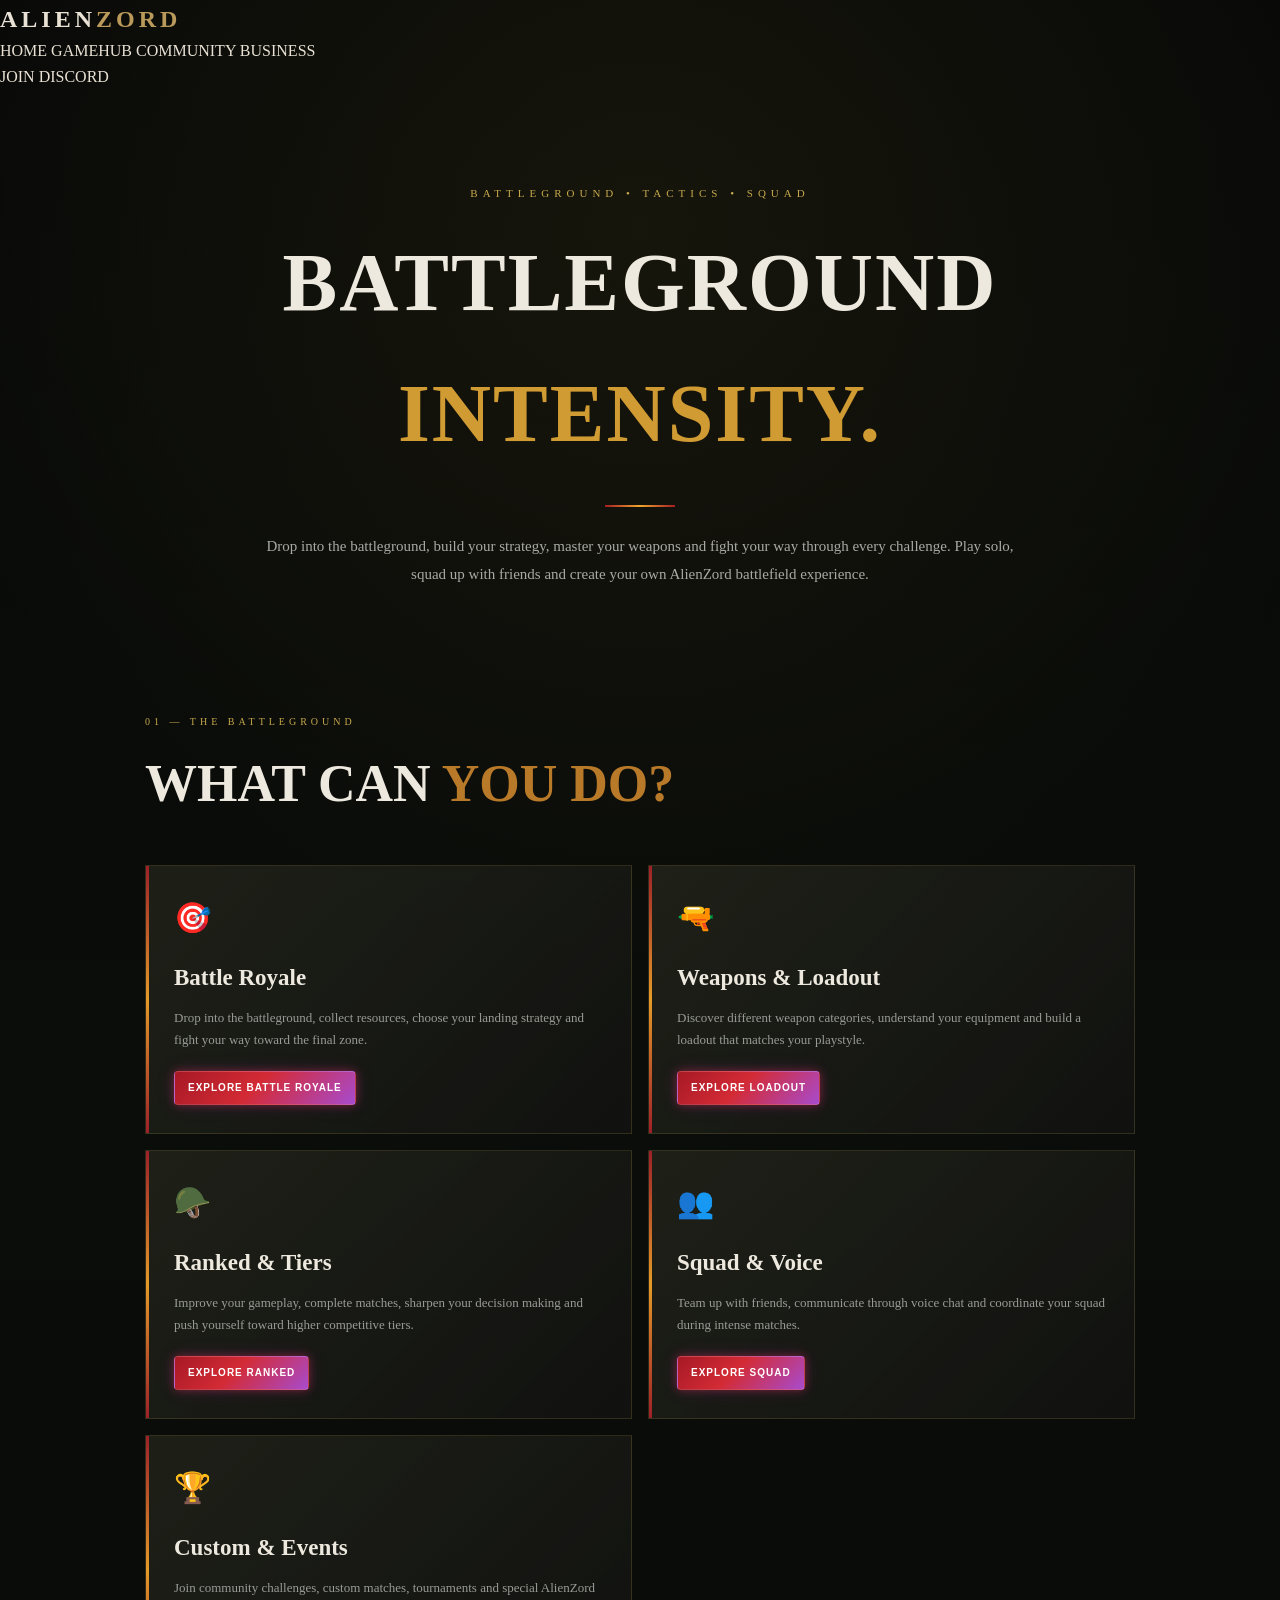
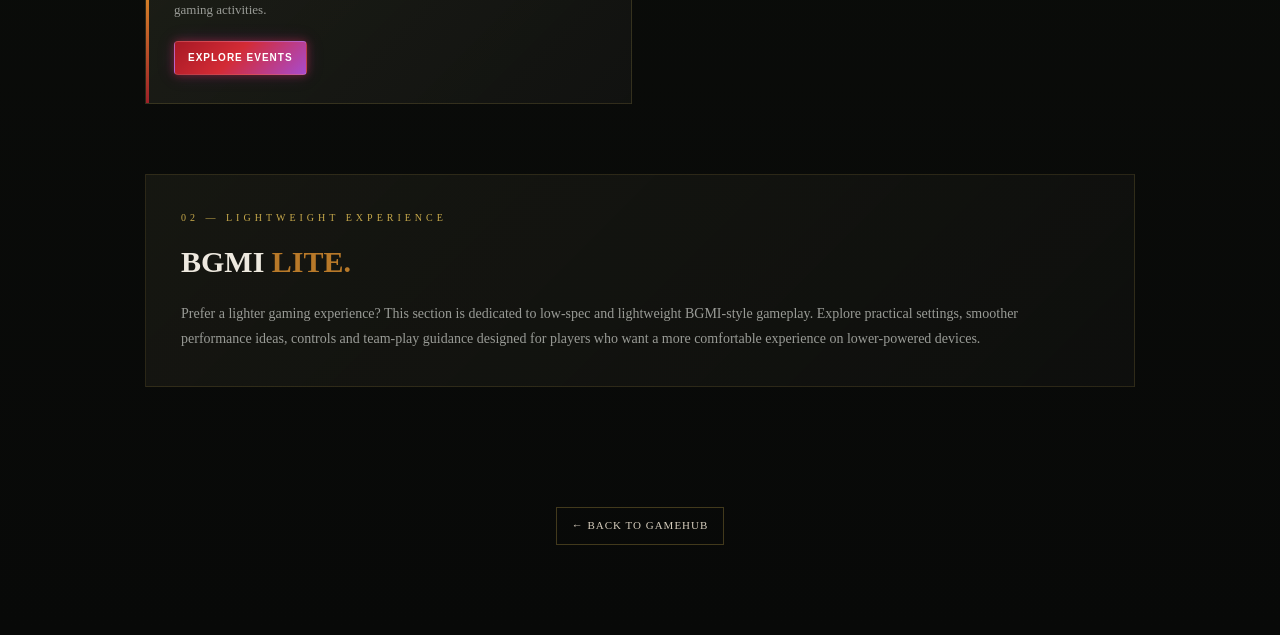
==== bgmi.html @ 27ec9e76 "Add BGMI game hub HTML structure and styles This HTML file contains the structure and styling for th" ====
<!DOCTYPE html>
<html lang="en">
<head>
    <meta charset="UTF-8">
    <meta name="viewport" content="width=device-width, initial-scale=1.0">

    <title>BGMI | AlienZord GameHub</title>

    <link rel="stylesheet" href="style.css">

    <style>

        /* =========================================
           BGMI PAGE
        ========================================= */

        .bgmi-page {
            background:
                radial-gradient(circle at 50% 10%, rgba(120, 105, 35, 0.12), transparent 35%),
                linear-gradient(180deg, #080908 0%, #0b0d0a 50%, #080908 100%);
            min-height: 100vh;
        }

        /* HERO */

        .bgmi-hero {
            max-width: 1050px;
            margin: 0 auto;
            padding: 95px 30px 70px;
            text-align: center;
        }

        .bgmi-label {
            font-size: 11px;
            letter-spacing: 5px;
            color: #c7a94b;
            margin-bottom: 15px;
            text-transform: uppercase;
        }

        .bgmi-hero h1 {
            margin: 0;
            font-family: Georgia, serif;
            font-size: clamp(45px, 7vw, 82px);
            letter-spacing: 2px;
            color: #eee9df;
        }

        .bgmi-hero h1 span {
            color: #d09b32;
        }

        .bgmi-line {
            width: 70px;
            height: 2px;
            margin: 25px auto;
            background: linear-gradient(
                90deg,
                #a51d24,
                #f0a62b,
                #a51d24
            );
        }

        .bgmi-intro {
            max-width: 760px;
            margin: 0 auto;
            color: #a9aaa5;
            font-size: 15px;
            line-height: 1.9;
        }


        /* EXPERIENCE */

        .bgmi-section {
            max-width: 1050px;
            margin: 0 auto;
            padding: 55px 30px 90px;
        }

        .bgmi-section-label {
            color: #c7a94b;
            font-size: 10px;
            letter-spacing: 4px;
            margin-bottom: 12px;
        }

        .bgmi-section h2 {
            font-family: Georgia, serif;
            font-size: clamp(32px, 5vw, 52px);
            color: #eee9df;
            margin: 0 0 40px;
        }

        .bgmi-section h2 span {
            color: #b87929;
        }


        /* FIVE CARDS */

        .bgmi-grid {
            display: grid;
            grid-template-columns: repeat(2, 1fr);
            gap: 16px;
        }

        .bgmi-card {
            position: relative;
            padding: 28px;
            min-height: 185px;

            background:
                linear-gradient(
                    135deg,
                    rgba(46, 48, 35, 0.55),
                    rgba(17, 18, 16, 0.95)
                );

            border: 1px solid rgba(190, 160, 75, 0.16);

            transition: 0.3s ease;

            box-sizing: border-box;
            overflow: hidden;
        }

        .bgmi-card::before {
            content: "";
            position: absolute;
            top: 0;
            left: 0;
            width: 3px;
            height: 100%;

            background: linear-gradient(
                180deg,
                #9e2028,
                #e49a27,
                #9e2028
            );
        }

        .bgmi-card:hover {
            transform: translateY(-5px);

            border-color: rgba(220, 155, 45, 0.45);

            box-shadow:
                0 10px 35px rgba(0, 0, 0, 0.5),
                0 0 20px rgba(177, 105, 25, 0.12);
        }

        .bgmi-icon {
            font-size: 30px;
            margin-bottom: 18px;
        }

        .bgmi-card h3 {
            font-family: Georgia, serif;
            font-size: 23px;
            color: #eee9df;
            margin: 0 0 10px;
        }

        .bgmi-card p {
            color: #999b96;
            font-size: 13px;
            line-height: 1.7;
            margin: 0 0 20px;
            max-width: 480px;
        }


        /* GLOW BUTTON */

        .bgmi-explore {
            display: inline-block;

            padding: 8px 13px;

            font-family: Arial, sans-serif;
            font-size: 10px;
            font-weight: 800;

            letter-spacing: 1px;
            text-decoration: none;
            text-transform: uppercase;

            color: #ffffff;

            background:
                linear-gradient(
                    135deg,
                    #a71925,
                    #d32b35 45%,
                    #a84bce
                );

            border: 1px solid rgba(255,255,255,0.15);

            border-radius: 4px;

            box-shadow:
                0 0 8px rgba(214, 45, 72, 0.45),
                0 0 18px rgba(159, 49, 190, 0.20);

            transition: 0.25s ease;
        }

        .bgmi-explore:hover {
            transform: translateY(-2px);

            box-shadow:
                0 0 12px rgba(231, 48, 66, 0.7),
                0 0 25px rgba(177, 54, 215, 0.4);

            filter: brightness(1.15);
        }


        /* BGMI LITE / LOW SPEC */

        .bgmi-lite {
            margin-top: 70px;

            padding: 35px;

            border: 1px solid rgba(199, 169, 75, 0.15);

            background:
                linear-gradient(
                    135deg,
                    rgba(55, 54, 39, 0.28),
                    rgba(15, 16, 14, 0.8)
                );
        }

        .bgmi-lite h2 {
            margin-bottom: 15px;
            font-size: 30px;
        }

        .bgmi-lite p {
            color: #999b96;
            line-height: 1.8;
            font-size: 14px;
            max-width: 850px;
        }


        /* FOOTER ACTIONS */

        .bgmi-actions {
            text-align: center;
            padding: 30px 20px 90px;
        }

        .bgmi-back {
            display: inline-block;

            padding: 9px 15px;

            color: #d6cdbd;
            text-decoration: none;

            border: 1px solid rgba(199,169,75,0.3);

            font-size: 11px;
            letter-spacing: 1px;

            transition: 0.25s ease;
        }

        .bgmi-back:hover {
            background: rgba(199,169,75,0.08);
            border-color: #c7a94b;
        }


        /* MOBILE */

        @media (max-width: 700px) {

            .bgmi-hero {
                padding: 70px 20px 55px;
            }

            .bgmi-section {
                padding: 40px 20px 70px;
            }

            .bgmi-grid {
                grid-template-columns: 1fr;
            }

            .bgmi-card {
                min-height: auto;
                padding: 24px;
            }

            .bgmi-lite {
                padding: 25px;
            }

            .bgmi-explore {
                font-size: 9px;
                padding: 8px 11px;
            }
        }

    </style>
</head>

<body>

<div class="bgmi-page">

    <!-- HEADER -->

    <header>

        <nav>

            <div class="logo">
                ALIEN<span>ZORD</span>
            </div>

            <div class="nav-links">
                <a href="index.html">HOME</a>
                <a href="gamehub.html">GAMEHUB</a>
                <a href="community.html">COMMUNITY</a>
                <a href="business.html">BUSINESS</a>
            </div>

            <a href="#" class="join-discord">
                JOIN DISCORD
            </a>

        </nav>

    </header>


    <!-- HERO -->

    <section class="bgmi-hero">

        <div class="bgmi-label">
            BATTLEGROUND • TACTICS • SQUAD
        </div>

        <h1>
            BATTLEGROUND <span>INTENSITY.</span>
        </h1>

        <div class="bgmi-line"></div>

        <p class="bgmi-intro">
            Drop into the battleground, build your strategy,
            master your weapons and fight your way through
            every challenge. Play solo, squad up with friends
            and create your own AlienZord battlefield experience.
        </p>

    </section>


    <!-- WHAT CAN YOU DO -->

    <section class="bgmi-section">

        <div class="bgmi-section-label">
            01 — THE BATTLEGROUND
        </div>

        <h2>
            WHAT CAN <span>YOU DO?</span>
        </h2>


        <div class="bgmi-grid">


            <!-- BATTLE ROYALE -->

            <div class="bgmi-card">

                <div class="bgmi-icon">🎯</div>

                <h3>
                    Battle Royale
                </h3>

                <p>
                    Drop into the battleground, collect resources,
                    choose your landing strategy and fight your way
                    toward the final zone.
                </p>

                <a
                    href="bgmi-battle-royale.html"
                    class="bgmi-explore"
                >
                    Explore Battle Royale
                </a>

            </div>


            <!-- WEAPONS -->

            <div class="bgmi-card">

                <div class="bgmi-icon">🔫</div>

                <h3>
                    Weapons & Loadout
                </h3>

                <p>
                    Discover different weapon categories,
                    understand your equipment and build a loadout
                    that matches your playstyle.
                </p>

                <a
                    href="bgmi-weapons.html"
                    class="bgmi-explore"
                >
                    Explore Loadout
                </a>

            </div>


            <!-- RANKED -->

            <div class="bgmi-card">

                <div class="bgmi-icon">🪖</div>

                <h3>
                    Ranked & Tiers
                </h3>

                <p>
                    Improve your gameplay, complete matches,
                    sharpen your decision making and push yourself
                    toward higher competitive tiers.
                </p>

                <a
                    href="bgmi-ranked.html"
                    class="bgmi-explore"
                >
                    Explore Ranked
                </a>

            </div>


            <!-- SQUAD -->

            <div class="bgmi-card">

                <div class="bgmi-icon">👥</div>

                <h3>
                    Squad & Voice
                </h3>

                <p>
                    Team up with friends, communicate through
                    voice chat and coordinate your squad during
                    intense matches.
                </p>

                <a
                    href="bgmi-squad.html"
                    class="bgmi-explore"
                >
                    Explore Squad
                </a>

            </div>


            <!-- EVENTS -->

            <div class="bgmi-card">

                <div class="bgmi-icon">🏆</div>

                <h3>
                    Custom & Events
                </h3>

                <p>
                    Join community challenges, custom matches,
                    tournaments and special AlienZord gaming
                    activities.
                </p>

                <a
                    href="bgmi-events.html"
                    class="bgmi-explore"
                >
                    Explore Events
                </a>

            </div>


        </div>


        <!-- BGMI LITE -->

        <div class="bgmi-lite">

            <div class="bgmi-section-label">
                02 — LIGHTWEIGHT EXPERIENCE
            </div>

            <h2>
                BGMI <span>LITE.</span>
            </h2>

            <p>
                Prefer a lighter gaming experience? This section
                is dedicated to low-spec and lightweight BGMI-style
                gameplay. Explore practical settings, smoother
                performance ideas, controls and team-play guidance
                designed for players who want a more comfortable
                experience on lower-powered devices.
            </p>

        </div>

    </section>


    <!-- BACK -->

    <div class="bgmi-actions">

        <a href="gamehub.html" class="bgmi-back">
            ← BACK TO GAMEHUB
        </a>

    </div>

</div>

</body>
</html>
---- style.css ----
/* =========================================
   ALIENZORD UNIVERSE
   PREMIUM GAMING + BUSINESS THEME
========================================= */

* {
    margin: 0;
    padding: 0;
    box-sizing: border-box;
}

html {
    scroll-behavior: smooth;
}

body {
    font-family: Georgia, "Times New Roman", serif;
    background: #0b0b0a;
    color: #e8e1d4;
    line-height: 1.6;
    overflow-x: hidden;
}

a {
    text-decoration: none;
    color: inherit;
}


/* =========================================
   NAVBAR
========================================= */

.navbar {
    position: fixed;
    top: 0;
    left: 0;

    width: 100%;
    height: 78px;

    padding: 0 6%;

    display: flex;
    align-items: center;
    justify-content: space-between;

    background: rgba(11, 11, 10, 0.94);

    border-bottom: 1px solid rgba(190, 157, 88, 0.18);

    backdrop-filter: blur(18px);

    z-index: 9999;
}

.logo {
    font-family: Georgia, serif;

    font-size: 24px;
    font-weight: 900;

    letter-spacing: 4px;

    color: #e8e1d4;
}

.logo span {
    color: #b99a5b;
}

.navbar nav {
    display: flex;

    gap: 28px;
}

.navbar nav a {
    position: relative;

    color: #aaa397;

    font-size: 13px;

    letter-spacing: 1px;

    text-transform: uppercase;

    transition: 0.3s;
}

.navbar nav a::after {
    content: "";

    position: absolute;

    left: 0;
    bottom: -7px;

    width: 0;
    height: 1px;

    background: #b99a5b;

    transition: 0.3s;
}

.navbar nav a:hover {
    color: #e8e1d4;
}

.navbar nav a:hover::after {
    width: 100%;
}

.discord-btn {
    padding: 11px 20px;

    border: 1px solid #b99a5b;

    color: #e8e1d4;

    font-size: 12px;

    letter-spacing: 1px;

    font-weight: bold;

    transition: 0.3s;
}

.discord-btn:hover {
    background: #b99a5b;

    color: #0b0b0a;
}


/* =========================================
   HERO
========================================= */

.hero {
    position: relative;

    min-height: 100vh;

    display: flex;

    align-items: center;
    justify-content: center;

    text-align: center;

    padding: 130px 20px 100px;

    background:
        radial-gradient(
            circle at 50% 45%,
            rgba(185, 154, 91, 0.10),
            transparent 38%
        ),
        linear-gradient(
            180deg,
            #11110f 0%,
            #0b0b0a 100%
        );
}

.hero::before {
    content: "";

    position: absolute;

    inset: 0;

    background-image:
        linear-gradient(
            rgba(255,255,255,0.025) 1px,
            transparent 1px
        ),
        linear-gradient(
            90deg,
            rgba(255,255,255,0.025) 1px,
            transparent 1px
        );

    background-size: 55px 55px;

    mask-image: linear-gradient(
        to bottom,
        black,
        transparent
    );

    pointer-events: none;
}

.hero-overlay {
    position: absolute;

    inset: 0;

    background:
        radial-gradient(
            ellipse at center,
            transparent 20%,
            rgba(0,0,0,0.65) 100%
        );

    pointer-events: none;
}

.hero-content {
    position: relative;

    max-width: 1000px;

    z-index: 2;
}

.hero-small {
    color: #b99a5b;

    font-size: 12px;

    font-weight: bold;

    letter-spacing: 7px;

    margin-bottom: 22px;
}

.hero h1 {
    font-size: clamp(60px, 11vw, 145px);

    line-height: 0.84;

    letter-spacing: -7px;

    font-weight: 900;

    color: #eee7da;
}

.hero h1 span {
    display: block;

    color: transparent;

    -webkit-text-stroke: 1px #b99a5b;

    letter-spacing: 4px;

    margin-top: 12px;
}

.hero-description {
    margin-top: 35px;

    color: #a9a197;

    font-size: 17px;

    letter-spacing: 3px;
}

.hero-buttons {
    display: flex;

    justify-content: center;

    gap: 15px;

    margin-top: 42px;

    flex-wrap: wrap;
}

.primary-btn,
.secondary-btn {
    display: inline-block;

    padding: 14px 28px;

    font-size: 12px;

    letter-spacing: 1.5px;

    font-weight: bold;

    transition: 0.3s;
}

.primary-btn {
    background: #b99a5b;

    color: #0b0b0a;
}

.secondary-btn {
    border: 1px solid rgba(232,225,212,0.3);

    color: #e8e1d4;
}

.primary-btn:hover {
    background: #d0b473;

    transform: translateY(-3px);
}

.secondary-btn:hover {
    border-color: #b99a5b;

    color: #b99a5b;

    transform: translateY(-3px);
}


/* =========================================
   SECTIONS
========================================= */

.section {
    max-width: 1450px;

    margin: auto;

    padding: 125px 7%;
}

.section-heading {
    text-align: center;

    margin-bottom: 65px;
}

.section-heading.left {
    text-align: left;
}

.section-heading p {
    color: #b99a5b;

    font-size: 11px;

    font-weight: bold;

    letter-spacing: 5px;

    margin-bottom: 10px;
}

.section-heading h2 {
    font-size: clamp(38px, 5vw, 65px);

    line-height: 1;

    letter-spacing: -2px;
}

.section-heading h2 span {
    color: #b99a5b;
}

.section-line {
    width: 70px;

    height: 1px;

    margin: 25px auto 0;

    background: #b99a5b;
}


/* =========================================
   GAME HUB
========================================= */

.game-grid {
    display: grid;

    grid-template-columns:
        repeat(auto-fit, minmax(300px, 1fr));

    gap: 20px;
}

.game-card {
    position: relative;

    min-height: 230px;

    padding: 30px;

    display: flex;

    flex-direction: column;

    justify-content: space-between;

    background:
        linear-gradient(
            145deg,
            rgba(255,255,255,0.055),
            rgba(255,255,255,0.015)
        );

    border: 1px solid rgba(232,225,212,0.10);

    transition: 0.4s;

    overflow: hidden;
}

.game-card::before {
    content: "";

    position: absolute;

    top: 0;
    left: -100%;

    width: 100%;
    height: 1px;

    background: #b99a5b;

    transition: 0.5s;
}

.game-card:hover {
    transform: translateY(-8px);

    border-color: rgba(185,154,91,0.55);

    background:
        linear-gradient(
            145deg,
            rgba(185,154,91,0.10),
            rgba(255,255,255,0.025)
        );
}

.game-card:hover::before {
    left: 100%;
}

.game-icon {
    font-size: 42px;

    filter: grayscale(0.25);

    margin-bottom: 20px;
}

.card-label {
    display: block;

    color: #b99a5b;

    font-size: 9px;

    letter-spacing: 2px;

    margin-bottom: 7px;
}

.game-card h3 {
    font-size: 27px;

    margin-bottom: 7px;
}

.game-card p {
    color: #918b82;

    font-family: Arial, sans-serif;

    font-size: 13px;
}


/* =========================================
   COMMUNITY
========================================= */

.community-section {
    min-height: 600px;

    display: grid;

    grid-template-columns: 1.2fr 0.8fr;

    align-items: center;

    gap: 80px;

    border-top: 1px solid rgba(232,225,212,0.07);

    border-bottom: 1px solid rgba(232,225,212,0.07);
}

.large-text {
    max-width: 650px;

    color: #a39c92;

    font-family: Arial, sans-serif;

    font-size: 16px;

    margin-bottom: 30px;
}

.community-stats {
    display: grid;

    gap: 18px;
}

.stat {
    padding: 28px;

    border-left: 2px solid #b99a5b;

    background: rgba(255,255,255,0.025);
}

.stat strong {
    display: block;

    font-size: 25px;

    letter-spacing: 2px;
}

.stat span {
    color: #8c857c;

    font-family: Arial, sans-serif;

    font-size: 10px;

    letter-spacing: 3px;
}


/* =========================================
   ENTERTAINMENT
========================================= */

.entertainment-grid {
    display: grid;

    grid-template-columns:
        repeat(auto-fit, minmax(240px, 1fr));

    gap: 18px;
}

.ent-card {
    padding: 42px 30px;

    text-align: center;

    background: rgba(255,255,255,0.025);

    border: 1px solid rgba(232,225,212,0.08);

    transition: 0.35s;
}

.ent-card:hover {
    transform: translateY(-6px);

    border-color: rgba(185,154,91,0.5);
}

.ent-icon {
    font-size: 42px;

    margin-bottom: 18px;
}

.ent-card h3 {
    font-size: 24px;

    margin-bottom: 7px;
}

.ent-card p {
    color: #8f8981;

    font-family: Arial, sans-serif;

    font-size: 13px;
}


/* =========================================
   BUSINESS
========================================= */

.business-section {
    background:
        linear-gradient(
            180deg,
            transparent,
            rgba(185,154,91,0.035),
            transparent
        );
}

.business-grid {
    display: grid;

    grid-template-columns:
        repeat(auto-fit, minmax(280px, 1fr));

    gap: 20px;
}

.business-card {
    padding: 40px 30px;

    border: 1px solid rgba(232,225,212,0.09);

    background: rgba(255,255,255,0.02);

    transition: 0.35s;
}

.business-card:hover {
    border-color: #b99a5b;

    transform: translateY(-5px);
}

.business-card h3 {
    color: #b99a5b;

    font-size: 18px;

    letter-spacing: 1px;

    margin-bottom: 15px;
}

.business-card p {
    color: #8f8981;

    font-family: Arial, sans-serif;

    font-size: 13px;
}


/* =========================================
   SOCIAL HUB
========================================= */

.social-section {
    padding: 120px 7%;

    text-align: center;

    border-top: 1px solid rgba(232,225,212,0.07);

    border-bottom: 1px solid rgba(232,225,212,0.07);
}

.social-grid {
    max-width: 1000px;
    margin: 0 auto;
    display: grid;
    grid-template-columns: repeat(4, 1fr);
    gap: 12px;
    padding: 0 10px;
}

.social-card {
    padding: 24px 16px;
    min-height: 145px;

    border: 1px solid rgba(232,225,212,0.09);

    background: rgba(255,255,255,0.025);

    transition: 0.35s;

    box-sizing: border-box;
    overflow: hidden;
}

/* =========================================
   MESSAGE
========================================= */

.message-section {
    max-width: 1100px;
}

.message-box {
    max-width: 850px;

    margin: auto;

    padding: 45px;

    background: rgba(255,255,255,0.025);

    border: 1px solid rgba(232,225,212,0.10);
}

.input-row {
    display: grid;

    grid-template-columns: 1fr 1fr;

    gap: 20px;
}

.input-group {
    margin-bottom: 20px;
}

.input-group label {
    display: block;

    color: #b99a5b;

    font-family: Arial, sans-serif;

    font-size: 11px;

    font-weight: bold;

    letter-spacing: 1px;

    margin-bottom: 8px;
}

.input-group input,
.input-group textarea {
    width: 100%;

    padding: 14px 15px;

    border: 1px solid rgba(232,225,212,0.12);

    background: #080807;

    color: #eee7da;

    outline: none;

    font-family: Arial, sans-serif;

    font-size: 13px;

    transition: 0.3s;
}

.input-group textarea {
    resize: vertical;
}

.input-group input:focus,
.input-group textarea:focus {
    border-color: #b99a5b;

    box-shadow: 0 0 15px rgba(185,154,91,0.08);
}

.input-group input::placeholder,
.input-group textarea::placeholder {
    color: #5f5b55;
}

.message-btn {
    width: 100%;

    padding: 15px;

    border: 1px solid #b99a5b;

    background: #b99a5b;

    color: #0b0b0a;

    font-family: Georgia, serif;

    font-size: 12px;

    font-weight: bold;

    letter-spacing: 2px;

    cursor: pointer;

    transition: 0.3s;
}

.message-btn:hover {
    background: #d0b473;
}


/* =========================================
   FOOTER
========================================= */

footer {
    padding: 70px 20px 35px;

    text-align: center;

    border-top: 1px solid rgba(232,225,212,0.08);

    background: #080807;
}

.footer-logo {
    font-size: 25px;

    font-weight: 900;

    letter-spacing: 4px;

    margin-bottom: 12px;
}

.footer-logo span {
    color: #b99a5b;
}

footer > p {
    color: #777169;

    font-family: Arial, sans-serif;

    font-size: 12px;
}

.footer-links {
    display: flex;

    justify-content: center;

    gap: 25px;

    margin: 25px 0;
}

.footer-links a {
    color: #8d877f;

    font-family: Arial, sans-serif;

    font-size: 11px;

    text-transform: uppercase;

    letter-spacing: 1px;

    transition: 0.3s;
}

.footer-links a:hover {
    color: #b99a5b;
}

.copyright {
    margin-top: 25px;
}


/* =========================================
   RESPONSIVE
========================================= */

@media (max-width: 900px) {

    .navbar {
        height: auto;

        padding: 18px 5%;

        flex-wrap: wrap;

        gap: 15px;
    }

    .navbar nav {
        order: 3;

        width: 100%;

        justify-content: center;

        overflow-x: auto;

        padding-bottom: 5px;
    }

    .community-section {
        grid-template-columns: 1fr;

        gap: 50px;
    }

    .social-grid {
        grid-template-columns: 1fr 1fr;
    }
}


@media (max-width: 600px) {

    .navbar {
        position: relative;
    }

    .navbar nav {
        gap: 18px;
    }

    .navbar nav a {
        font-size: 10px;
    }

    .discord-btn {
        padding: 9px 12px;

        font-size: 10px;
    }

    .hero {
        min-height: 90vh;

        padding-top: 70px;
    }

    .hero h1 {
        font-size: clamp(50px, 15vw, 80px);

        letter-spacing: -4px;
    }

    .hero h1 span {
        letter-spacing: 1px;
    }

    .hero-description {
        font-size: 13px;

        letter-spacing: 1px;
    }

    .section {
        padding: 90px 5%;
    }

    .section-heading {
        margin-bottom: 45px;
    }

    .game-grid {
        grid-template-columns: 1fr;
    }

    .input-row {
        grid-template-columns: 1fr;
    }

    .message-box {
        padding: 25px 18px;
    }

    .social-grid {
        grid-template-columns: 1fr 1fr;
    }

    .footer-links {
        flex-wrap: wrap;

        gap: 15px;
    }
}
/* ==========================================
   ALIENZORD GAMEHUB
   COMPACT CARDS + GLOW EXPLORE BUTTONS
   ========================================== */

.minecraft-features {
    max-width: 1200px;
    margin: 50px auto 0;
    padding: 0 20px;

    display: grid;
    grid-template-columns: repeat(3, 1fr);
    gap: 18px;
}


/* ==========================================
   NORMAL GAME CARD
   ========================================== */

.feature-box {
    position: relative;

    min-height: 260px;
    height: auto;

    padding: 28px 26px;

    background: rgba(255, 255, 255, 0.025);

    border: 1px solid rgba(232, 225, 212, 0.10);

    border-radius: 0;

    overflow: hidden;

    transition:
        transform 0.25s ease,
        border-color 0.25s ease,
        box-shadow 0.25s ease;
}


/* Card hover */

.feature-box:hover {
    transform: translateY(-4px);

    border-color: rgba(220, 45, 120, 0.45);

    box-shadow:
        0 0 15px rgba(255, 40, 90, 0.12),
        0 0 30px rgba(170, 30, 255, 0.08);
}


/* ==========================================
   CARD ICON
   ========================================== */

.feature-box > span {
    display: block;

    font-size: 38px;

    line-height: 1;

    margin-bottom: 22px;
}


/* ==========================================
   CARD TITLE
   ========================================== */

.feature-box h3 {
    margin: 0 0 12px;

    font-size: 22px;

    line-height: 1.2;

    color: #f1eadf;
}


/* ==========================================
   CARD DESCRIPTION
   ========================================== */

.feature-box p {
    margin: 0;

    max-width: 430px;

    color: #918b82;

    font-family: Arial, sans-serif;

    font-size: 13px;

    line-height: 1.7;
}


/* ==========================================
   COMPACT EXPLORE BUTTON
   ========================================== */

.explore-btn {
    display: inline-flex;

    width: fit-content;

    min-width: 145px;

    height: auto;

    padding: 10px 17px;

    margin-top: 20px;

    align-items: center;
    justify-content: center;

    background: linear-gradient(
        135deg,
        #ff3b5c,
        #b51cff
    );

    color: #ffffff;

    border: 1px solid rgba(255,255,255,0.20);

    border-radius: 6px;

    font-family: Arial, sans-serif;

    font-size: 11px;

    font-weight: 700;

    letter-spacing: 1.4px;

    text-decoration: none;

    text-transform: uppercase;

    white-space: nowrap;

    box-shadow:
        0 0 8px rgba(255, 50, 90, 0.45),
        0 0 18px rgba(180, 30, 255, 0.25);

    transition:
        transform 0.2s ease,
        box-shadow 0.2s ease,
        filter 0.2s ease;
}


/* ==========================================
   EXPLORE BUTTON HOVER
   ========================================== */

.explore-btn:hover {

    transform: translateY(-2px);

    filter: brightness(1.15);

    box-shadow:
        0 0 12px rgba(255, 50, 90, 0.70),
        0 0 25px rgba(180, 30, 255, 0.55);
}


/* ==========================================
   MAKE SURE BUTTON DOES NOT BECOME HUGE
   ========================================== */

.feature-box .explore-btn {

    position: static;

    width: fit-content;

    max-width: 190px;

    min-height: 0;

    height: auto;

    flex: none;
}


/* ==========================================
   REMOVE GIANT CLICKABLE CARD BEHAVIOUR
   ========================================== */

.feature-box > a {

    display: inline-flex;

    width: fit-content;

    height: auto;

    min-height: 0;
}


/* ==========================================
   MOBILE
   ========================================== */

@media (max-width: 900px) {

    .minecraft-features {

        grid-template-columns: repeat(2, 1fr);

        gap: 15px;

    }

    .feature-box {

        min-height: 240px;

        padding: 24px 22px;

    }

}


/* ==========================================
   SMALL MOBILE
   ========================================== */

@media (max-width: 550px) {

    .minecraft-features {

        grid-template-columns: 1fr;

        padding: 0 15px;

        gap: 14px;

    }

    .feature-box {

        min-height: 0;

        padding: 24px 20px;

    }

    .feature-box > span {

        font-size: 34px;

        margin-bottom: 18px;

    }

    .feature-box h3 {

        font-size: 20px;

    }

    .feature-box p {

        font-size: 12px;

        line-height: 1.6;

    }

    .explore-btn {

        min-width: 135px;

        padding: 9px 14px;

        font-size: 10px;

        letter-spacing: 1.2px;

    }

}

/* =========================================================
   ALIENZORD — FINAL COMPACT GLOW BUTTON SYSTEM
   ========================================================= */

.explore-btn,
a.explore-btn,
button.explore-btn {
    display: inline-flex !important;
    position: static !important;
    width: auto !important;
    min-width: 155px !important;
    max-width: 190px !important;
    height: 40px !important;
    min-height: 40px !important;
    margin-top: 20px !important;
    padding: 0 16px !important;
    align-items: center !important;
    justify-content: center !important;
    box-sizing: border-box !important;

    background: linear-gradient(
        135deg,
        #ff3b5c 0%,
        #d51cff 100%
    ) !important;

    color: #ffffff !important;
    border: 1px solid rgba(255,255,255,0.25) !important;
    border-radius: 5px !important;

    font-family: Arial, sans-serif !important;
    font-size: 10px !important;
    font-weight: 800 !important;
    line-height: 1 !important;
    letter-spacing: 1.3px !important;

    text-decoration: none !important;
    text-transform: uppercase !important;
    white-space: nowrap !important;

    box-shadow:
        0 0 7px rgba(255, 45, 90, 0.55),
        0 0 16px rgba(180, 30, 255, 0.32) !important;

    cursor: pointer !important;
    transition:
        transform 0.2s ease,
        box-shadow 0.2s ease,
        filter 0.2s ease !important;
}

/* Never allow the card itself to stretch the button */
.feature-box > a.explore-btn,
.game-card > a.explore-btn,
.ent-card > a.explore-btn,
.business-card > a.explore-btn,
.social-card > a.explore-btn {
    width: auto !important;
    height: 40px !important;
    min-height: 40px !important;
    flex: 0 0 auto !important;
    align-self: flex-start !important;
}

/* Premium glow on hover */
.explore-btn:hover,
a.explore-btn:hover,
button.explore-btn:hover {
    transform: translateY(-2px) !important;
    filter: brightness(1.16) !important;
    box-shadow:
        0 0 10px rgba(255, 45, 90, 0.80),
        0 0 24px rgba(180, 30, 255, 0.62) !important;
}

/* Click effect */
.explore-btn:active,
a.explore-btn:active,
button.explore-btn:active {
    transform: translateY(0) scale(0.98) !important;
}

/* Mobile */
@media (max-width: 550px) {
    .explore-btn,
    a.explore-btn,
    button.explore-btn {
        min-width: 140px !important;
        max-width: 175px !important;
        height: 38px !important;
        min-height: 38px !important;
        padding: 0 14px !important;
        font-size: 9px !important;
        letter-spacing: 1.1px !important;
    }

    .feature-box > a.explore-btn,
    .game-card > a.explore-btn,
    .ent-card > a.explore-btn,
    .business-card > a.explore-btn,
    .social-card > a.explore-btn {
        height: 38px !important;
        min-height: 38px !important;
    }
}


/* =========================================================
   ALIENZORD — COMPACT GLOW CTA + LIGHT ACCENT SYSTEM
   Added without changing the existing layout/content.
========================================================= */

:root {
    --az-red: #ff3b5c;
    --az-purple: #b62cff;
    --az-gold: #b99a5b;
    --az-dark: #0b0b0a;
}

/* Subtle color atmosphere: brighter, but still premium/mafia-inspired. */
body {
    background:
        radial-gradient(circle at 8% 18%, rgba(255, 45, 90, 0.055), transparent 28%),
        radial-gradient(circle at 92% 38%, rgba(182, 44, 255, 0.055), transparent 30%),
        #0b0b0a;
}

/* The compact button used inside GameHub cards. */
.game-card .explore-btn,
.explore-btn {
    display: inline-flex !important;
    width: fit-content !important;
    min-width: 142px !important;
    max-width: 190px !important;
    height: 36px !important;
    min-height: 36px !important;
    margin-top: 18px !important;
    padding: 0 14px !important;

    align-self: flex-start !important;
    align-items: center !important;
    justify-content: center !important;

    border: 1px solid rgba(255,255,255,0.24) !important;
    border-radius: 5px !important;

    background: linear-gradient(
        135deg,
        var(--az-red) 0%,
        var(--az-purple) 100%
    ) !important;

    color: #ffffff !important;
    font-family: Arial, sans-serif !important;
    font-size: 9px !important;
    font-weight: 800 !important;
    line-height: 1 !important;
    letter-spacing: 1.15px !important;
    text-transform: uppercase !important;
    white-space: nowrap !important;

    box-shadow:
        0 0 6px rgba(255, 59, 92, 0.48),
        0 0 14px rgba(182, 44, 255, 0.28) !important;

    transition:
        transform 0.2s ease,
        filter 0.2s ease,
        box-shadow 0.2s ease !important;
}

.game-card .explore-btn:hover,
.explore-btn:hover {
    transform: translateY(-2px) !important;
    filter: brightness(1.12) !important;
    box-shadow:
        0 0 9px rgba(255, 59, 92, 0.72),
        0 0 20px rgba(182, 44, 255, 0.52) !important;
}

/* Small button-looking label for boxes that do not have a page yet. */
.card-explore {
    display: inline-flex;
    width: fit-content;
    min-width: 122px;
    height: 32px;
    margin-top: 18px;
    padding: 0 12px;

    align-items: center;
    justify-content: center;

    border: 1px solid rgba(255,255,255,0.20);
    border-radius: 5px;

    background: linear-gradient(
        135deg,
        rgba(255, 59, 92, 0.96),
        rgba(182, 44, 255, 0.96)
    );

    color: #ffffff;
    font-family: Arial, sans-serif;
    font-size: 8px;
    font-weight: 800;
    line-height: 1;
    letter-spacing: 1px;
    text-transform: uppercase;
    white-space: nowrap;

    box-shadow:
        0 0 6px rgba(255, 59, 92, 0.38),
        0 0 13px rgba(182, 44, 255, 0.22);

    transition:
        transform 0.2s ease,
        filter 0.2s ease,
        box-shadow 0.2s ease;
}

.ent-card:hover .card-explore,
.business-card:hover .card-explore,
.social-card:hover .card-explore {
    transform: translateY(-1px);
    filter: brightness(1.1);
    box-shadow:
        0 0 8px rgba(255, 59, 92, 0.62),
        0 0 17px rgba(182, 44, 255, 0.40);
}

/* Keep card contents balanced after adding the CTA. */
.game-card {
    min-height: 250px;
}

.ent-card,
.business-card,
.social-card {
    position: relative;
}

.ent-card .card-explore,
.business-card .card-explore {
    margin-left: auto;
    margin-right: auto;
}

.social-card .card-explore {
    margin-left: auto;
    margin-right: auto;
}

/* Slightly brighter section edges without changing the layout. */
.game-card:hover,
.ent-card:hover,
.business-card:hover,
.social-card:hover {
    box-shadow:
        0 0 18px rgba(185, 154, 91, 0.05),
        0 0 24px rgba(182, 44, 255, 0.035);
}

/* Make the existing major buttons match the new accent language. */
.primary-btn,
.message-btn {
    background: linear-gradient(
        135deg,
        var(--az-red),
        var(--az-purple)
    ) !important;
    color: #ffffff !important;
    border-color: rgba(255,255,255,0.22) !important;
    box-shadow:
        0 0 8px rgba(255, 59, 92, 0.35),
        0 0 18px rgba(182, 44, 255, 0.18);
}

.primary-btn:hover,
.message-btn:hover {
    filter: brightness(1.12);
    box-shadow:
        0 0 11px rgba(255, 59, 92, 0.58),
        0 0 24px rgba(182, 44, 255, 0.34);
}

.discord-btn:hover {
    background: linear-gradient(
        135deg,
        var(--az-red),
        var(--az-purple)
    );
    color: #ffffff;
    border-color: transparent;
    box-shadow:
        0 0 9px rgba(255, 59, 92, 0.45),
        0 0 18px rgba(182, 44, 255, 0.24);
}

/* Mobile: keep the CTA compact. */
@media (max-width: 550px) {
    .game-card .explore-btn,
    .explore-btn {
        min-width: 132px !important;
        max-width: 175px !important;
        height: 34px !important;
        min-height: 34px !important;
        padding: 0 12px !important;
        font-size: 8px !important;
    }

    .card-explore {
        min-width: 112px;
        height: 30px;
        padding: 0 10px;
        font-size: 7.5px;
    }
}
/* =========================================
   SOCIAL HUB - COMPACT BUSINESS STYLE CARDS
   ========================================= */

.social-grid {
    display: grid;
    grid-template-columns: repeat(4, 1fr);
    gap: 10px;
    max-width: 1040px;
    margin: 0 auto;
}

.social-card {
    width: 100%;
    min-width: 0;
    box-sizing: border-box;
    padding: 24px 14px 20px;
    text-align: center;
}

/* Social buttons */
.social-card a,
.social-card .social-button,
.social-card .explore-button {
    display: inline-block;
    width: auto;
    max-width: 100%;
    padding: 7px 12px;
    font-size: 11px;
    line-height: 1;
    box-sizing: border-box;
    white-space: nowrap;
}

/* YouTube button specifically */
.social-card a[href*="youtube"],
.social-card .youtube-button {
    padding: 7px 11px;
    font-size: 11px;
}

/* Prevent long button text from making cards wider */
.social-card a {
    overflow: hidden;
    text-overflow: ellipsis;
}

/* =========================================
   MOBILE
   ========================================= */

@media (max-width: 900px) {
    .social-grid {
        grid-template-columns: repeat(2, 1fr);
        max-width: 700px;
    }
}

@media (max-width: 600px) {
    .social-grid {
        grid-template-columns: 1fr 1fr;
        gap: 8px;
        padding: 0 12px;
    }

    .social-card {
        padding: 20px 10px 18px;
    }

    .social-card a,
    .social-card .social-button,
    .social-card .explore-button {
        font-size: 9px;
        padding: 6px 8px;
    }
}
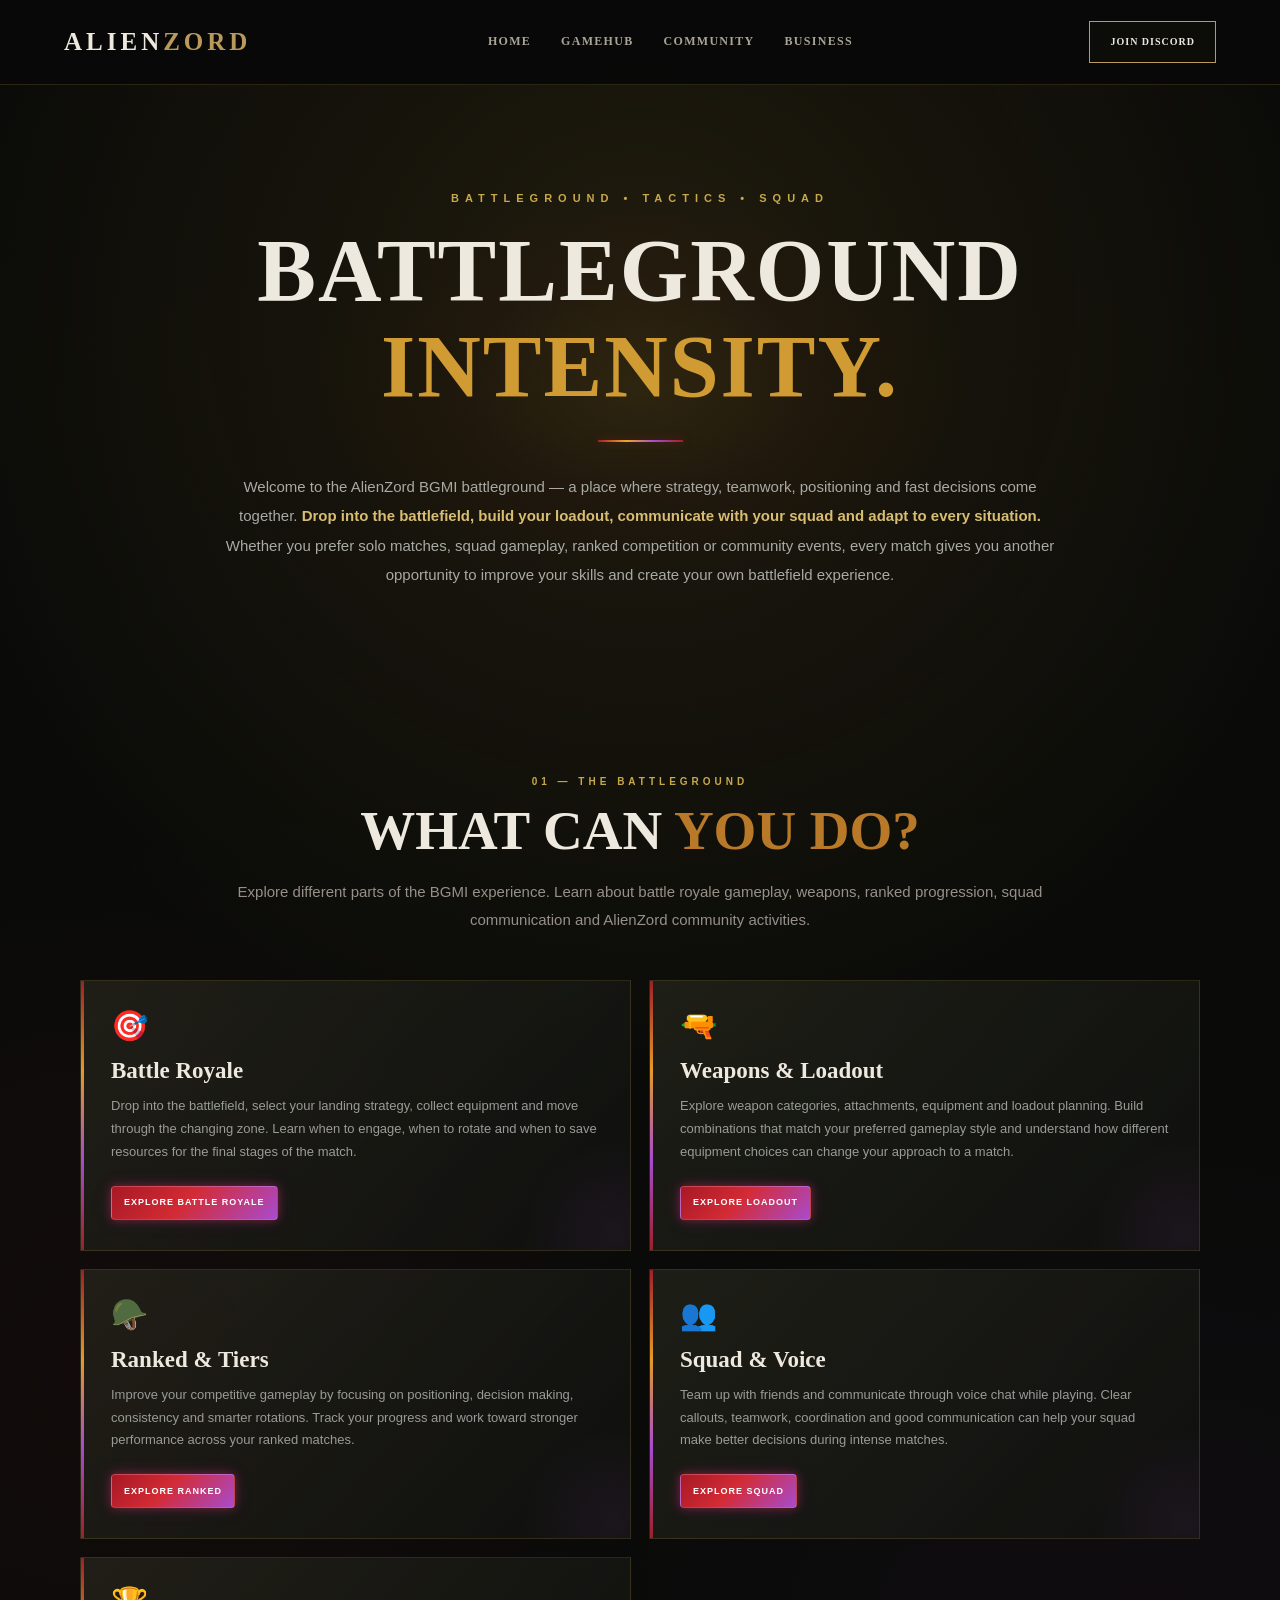
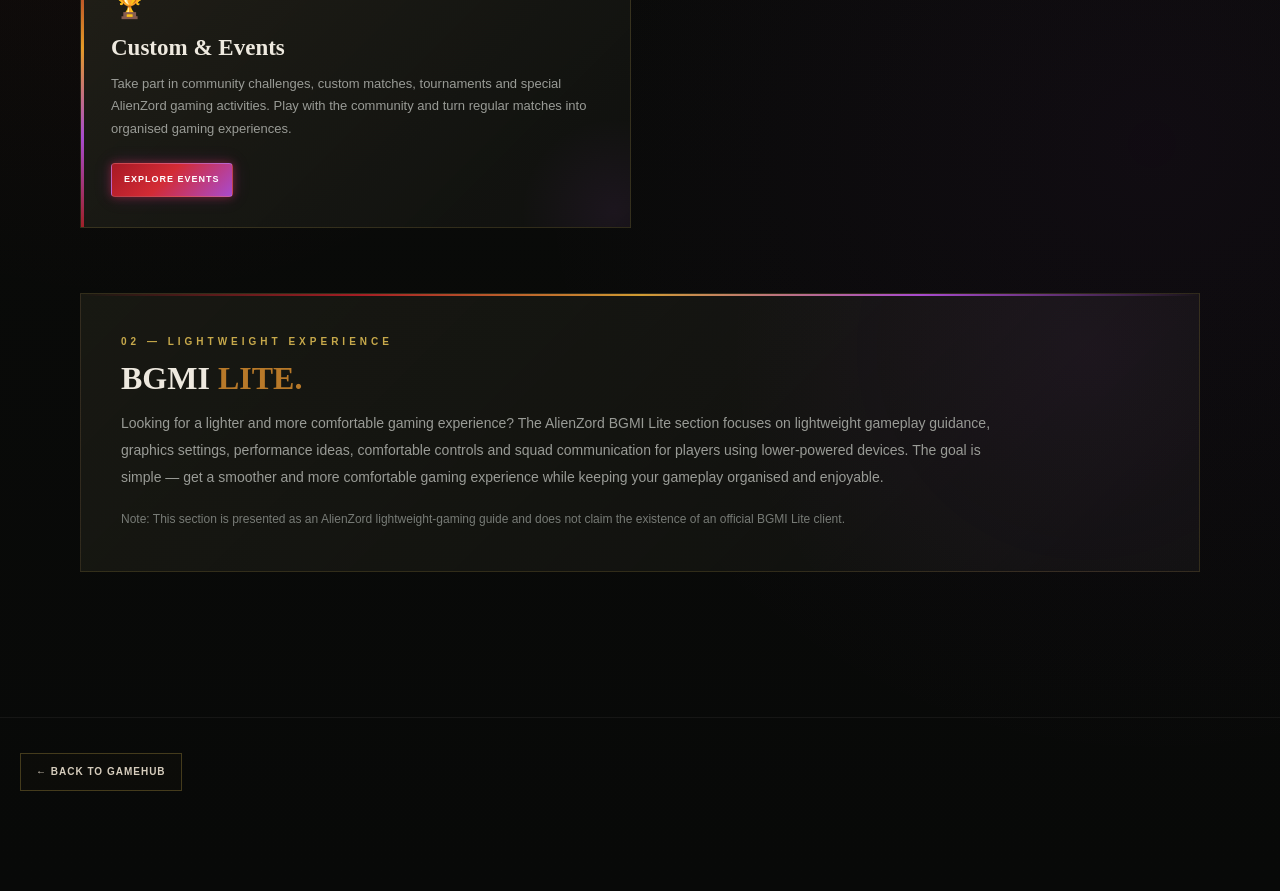
==== commit 3e735344: "Refactor HTML structure and improve styles Updated viewport meta tag and added a description meta ta" ====
--- a/bgmi.html
+++ b/bgmi.html
@@ -1,192 +1,802 @@
 <!DOCTYPE html>
 <html lang="en">
+
 <head>
+
     <meta charset="UTF-8">
-    <meta name="viewport" content="width=device-width, initial-scale=1.0">
+
+    <meta
+        name="viewport"
+        content="width=device-width, initial-scale=1.0"
+    >
 
     <title>BGMI | AlienZord GameHub</title>
 
-    <link rel="stylesheet" href="style.css">
+    <meta
+        name="description"
+        content="Explore BGMI, battleground strategy, weapons, ranked gameplay, squad communication and AlienZord gaming events."
+    >
+
+    <link
+        rel="stylesheet"
+        href="style.css"
+    >
+
 
     <style>
 
-        /* =========================================
-           BGMI PAGE
-        ========================================= */
+        /* =====================================================
+           ALIENZORD BGMI PAGE
+           Tactical • Premium • Dark • Gold • Red • Purple
+        ===================================================== */
+
+
+        /* =====================================================
+           PAGE BASE
+        ===================================================== */
 
         .bgmi-page {
+
+            min-height: 100vh;
+
             background:
-                radial-gradient(circle at 50% 10%, rgba(120, 105, 35, 0.12), transparent 35%),
-                linear-gradient(180deg, #080908 0%, #0b0d0a 50%, #080908 100%);
-            min-height: 100vh;
-        }
-
-        /* HERO */
+                radial-gradient(
+                    circle at 50% 12%,
+                    rgba(199, 154, 55, 0.13),
+                    transparent 34%
+                ),
+
+                radial-gradient(
+                    circle at 10% 55%,
+                    rgba(170, 25, 45, 0.06),
+                    transparent 30%
+                ),
+
+                radial-gradient(
+                    circle at 90% 70%,
+                    rgba(150, 45, 190, 0.05),
+                    transparent 30%
+                ),
+
+                linear-gradient(
+                    180deg,
+                    #070807 0%,
+                    #0a0b09 45%,
+                    #080908 100%
+                );
+
+            color: #eee9df;
+
+            overflow-x: hidden;
+        }
+
+
+        .bgmi-page * {
+
+            box-sizing: border-box;
+
+        }
+
+
+
+        /* =====================================================
+           HEADER
+        ===================================================== */
+
+        .bgmi-page .navbar {
+
+            position: relative;
+
+            width: 100%;
+
+            min-height: 78px;
+
+            padding: 0 5%;
+
+            display: flex;
+
+            align-items: center;
+
+            justify-content: space-between;
+
+            gap: 25px;
+
+            background:
+                rgba(8, 9, 8, 0.96);
+
+            border-bottom:
+                1px solid rgba(199, 169, 75, 0.18);
+
+            z-index: 20;
+
+        }
+
+
+
+        /* LOGO */
+
+        .bgmi-page .navbar .logo {
+
+            flex-shrink: 0;
+
+            font-family:
+                Georgia,
+                "Times New Roman",
+                serif;
+
+            font-size: 25px;
+
+            font-weight: 900;
+
+            letter-spacing: 4px;
+
+            color: #eee9df;
+
+            white-space: nowrap;
+
+        }
+
+
+        .bgmi-page .navbar .logo span {
+
+            color: #b99a5b;
+
+        }
+
+
+
+        /* NAVIGATION */
+
+        .bgmi-page .navbar nav {
+
+            display: flex;
+
+            align-items: center;
+
+            justify-content: center;
+
+            gap: 30px;
+
+            margin: 0 auto;
+
+        }
+
+
+        .bgmi-page .navbar nav a {
+
+            position: relative;
+
+            display: inline-block;
+
+            padding: 8px 0;
+
+            color: #aaa397;
+
+            text-decoration: none;
+
+            font-family:
+                Georgia,
+                "Times New Roman",
+                serif;
+
+            font-size: 12px;
+
+            font-weight: 700;
+
+            letter-spacing: 1.3px;
+
+            text-transform: uppercase;
+
+            transition: 0.3s ease;
+
+        }
+
+
+        .bgmi-page .navbar nav a::after {
+
+            content: "";
+
+            position: absolute;
+
+            left: 0;
+
+            bottom: 0;
+
+            width: 0;
+
+            height: 1px;
+
+            background:
+                linear-gradient(
+                    90deg,
+                    #a51d24,
+                    #d7a12e,
+                    #a84bce
+                );
+
+            transition: 0.3s ease;
+
+        }
+
+
+        .bgmi-page .navbar nav a:hover {
+
+            color: #eee9df;
+
+        }
+
+
+        .bgmi-page .navbar nav a:hover::after {
+
+            width: 100%;
+
+        }
+
+
+
+        /* DISCORD BUTTON */
+
+        .bgmi-page .navbar .discord-btn {
+
+            flex-shrink: 0;
+
+            display: inline-flex;
+
+            align-items: center;
+
+            justify-content: center;
+
+            min-height: 42px;
+
+            padding: 0 20px;
+
+            border:
+                1px solid #b99a5b;
+
+            color: #eee9df;
+
+            background:
+                rgba(185, 154, 91, 0.025);
+
+            text-decoration: none;
+
+            font-family:
+                Georgia,
+                "Times New Roman",
+                serif;
+
+            font-size: 10px;
+
+            font-weight: 800;
+
+            letter-spacing: 1px;
+
+            transition: 0.3s ease;
+
+        }
+
+
+        .bgmi-page .navbar .discord-btn:hover {
+
+            background: #b99a5b;
+
+            color: #080808;
+
+            box-shadow:
+                0 0 20px
+                rgba(199, 169, 75, 0.25);
+
+        }
+
+
+
+        /* =====================================================
+           HERO
+        ===================================================== */
 
         .bgmi-hero {
-            max-width: 1050px;
+
+            width: min(1180px, 92%);
+
+            min-height: 590px;
+
             margin: 0 auto;
-            padding: 95px 30px 70px;
+
+            padding:
+                105px
+                25px
+                105px;
+
+            display: flex;
+
+            flex-direction: column;
+
+            align-items: center;
+
+            justify-content: center;
+
             text-align: center;
-        }
+
+            position: relative;
+
+        }
+
+
+        .bgmi-hero::before {
+
+            content: "";
+
+            position: absolute;
+
+            left: 50%;
+
+            top: 50%;
+
+            width: 700px;
+
+            height: 420px;
+
+            transform:
+                translate(-50%, -50%);
+
+            background:
+                radial-gradient(
+                    ellipse,
+                    rgba(204, 154, 42, 0.09),
+                    rgba(165, 29, 36, 0.035) 38%,
+                    transparent 72%
+                );
+
+            pointer-events: none;
+
+        }
+
+
+        .bgmi-hero > * {
+
+            position: relative;
+
+            z-index: 1;
+
+        }
+
+
+
+        /* SMALL TOP LABEL */
 
         .bgmi-label {
+
+            margin-bottom: 20px;
+
+            color: #c7a94b;
+
+            font-family: Arial, sans-serif;
+
             font-size: 11px;
-            letter-spacing: 5px;
+
+            font-weight: 700;
+
+            letter-spacing: 6px;
+
+            text-transform: uppercase;
+
+        }
+
+
+
+        /* MAIN TITLE */
+
+        .bgmi-hero h1 {
+
+            margin: 0;
+
+            color: #eee9df;
+
+            font-family:
+                Georgia,
+                "Times New Roman",
+                serif;
+
+            font-size:
+                clamp(
+                    48px,
+                    7vw,
+                    88px
+                );
+
+            font-weight: 900;
+
+            line-height: 0.98;
+
+            letter-spacing: 2px;
+
+        }
+
+
+        .bgmi-hero h1 span {
+
+            display: block;
+
+            margin-top: 10px;
+
+            color: #d09b32;
+
+        }
+
+
+
+        /* TITLE LINE */
+
+        .bgmi-line {
+
+            width: 85px;
+
+            height: 2px;
+
+            margin: 30px auto;
+
+            background:
+                linear-gradient(
+                    90deg,
+                    #a51d24,
+                    #f0a62b,
+                    #a84bce,
+                    #a51d24
+                );
+
+            box-shadow:
+                0 0 10px
+                rgba(214, 45, 72, 0.35);
+
+        }
+
+
+
+        /* HERO DESCRIPTION */
+
+        .bgmi-intro {
+
+            max-width: 850px;
+
+            margin: 0 auto;
+
+            color: #a9aaa5;
+
+            font-family:
+                Arial,
+                sans-serif;
+
+            font-size: 15px;
+
+            line-height: 1.95;
+
+        }
+
+
+        .bgmi-intro strong {
+
+            color: #d8bd72;
+
+        }
+
+
+
+        /* =====================================================
+           MAIN EXPERIENCE SECTION
+        ===================================================== */
+
+        .bgmi-section {
+
+            width: min(1120px, 92%);
+
+            margin: 0 auto;
+
+            padding:
+                80px
+                0
+                110px;
+
+        }
+
+
+
+        .bgmi-section-heading {
+
+            text-align: center;
+
+            margin-bottom: 45px;
+
+        }
+
+
+        .bgmi-section-label {
+
+            margin-bottom: 12px;
+
             color: #c7a94b;
-            margin-bottom: 15px;
+
+            font-family:
+                Arial,
+                sans-serif;
+
+            font-size: 10px;
+
+            font-weight: 700;
+
+            letter-spacing: 4px;
+
             text-transform: uppercase;
-        }
-
-        .bgmi-hero h1 {
+
+        }
+
+
+        .bgmi-section h2 {
+
             margin: 0;
-            font-family: Georgia, serif;
-            font-size: clamp(45px, 7vw, 82px);
-            letter-spacing: 2px;
+
             color: #eee9df;
-        }
-
-        .bgmi-hero h1 span {
-            color: #d09b32;
-        }
-
-        .bgmi-line {
-            width: 70px;
-            height: 2px;
-            margin: 25px auto;
-            background: linear-gradient(
-                90deg,
-                #a51d24,
-                #f0a62b,
-                #a51d24
-            );
-        }
-
-        .bgmi-intro {
-            max-width: 760px;
-            margin: 0 auto;
-            color: #a9aaa5;
-            font-size: 15px;
-            line-height: 1.9;
-        }
-
-
-        /* EXPERIENCE */
-
-        .bgmi-section {
-            max-width: 1050px;
-            margin: 0 auto;
-            padding: 55px 30px 90px;
-        }
-
-        .bgmi-section-label {
-            color: #c7a94b;
-            font-size: 10px;
-            letter-spacing: 4px;
-            margin-bottom: 12px;
-        }
-
-        .bgmi-section h2 {
-            font-family: Georgia, serif;
-            font-size: clamp(32px, 5vw, 52px);
-            color: #eee9df;
-            margin: 0 0 40px;
-        }
+
+            font-family:
+                Georgia,
+                "Times New Roman",
+                serif;
+
+            font-size:
+                clamp(
+                    35px,
+                    5vw,
+                    55px
+                );
+
+            line-height: 1.05;
+
+        }
+
 
         .bgmi-section h2 span {
+
             color: #b87929;
-        }
-
-
-        /* FIVE CARDS */
+
+        }
+
+
+        .bgmi-section-subtitle {
+
+            max-width: 750px;
+
+            margin:
+                18px
+                auto
+                0;
+
+            color: #8f928d;
+
+            font-family:
+                Arial,
+                sans-serif;
+
+            font-size: 13px;
+
+            line-height: 1.85;
+
+        }
+
+
+
+        /* =====================================================
+           FIVE CARDS
+        ===================================================== */
 
         .bgmi-grid {
+
             display: grid;
-            grid-template-columns: repeat(2, 1fr);
-            gap: 16px;
-        }
+
+            grid-template-columns:
+                repeat(
+                    2,
+                    minmax(0, 1fr)
+                );
+
+            gap: 18px;
+
+        }
+
+
 
         .bgmi-card {
+
             position: relative;
-            padding: 28px;
-            min-height: 185px;
+
+            min-height: 250px;
+
+            padding: 30px;
+
+            display: flex;
+
+            flex-direction: column;
+
+            align-items: flex-start;
 
             background:
                 linear-gradient(
                     135deg,
-                    rgba(46, 48, 35, 0.55),
-                    rgba(17, 18, 16, 0.95)
+                    rgba(49, 49, 36, 0.50),
+                    rgba(15, 16, 14, 0.96)
                 );
 
-            border: 1px solid rgba(190, 160, 75, 0.16);
-
-            transition: 0.3s ease;
-
-            box-sizing: border-box;
+            border:
+                1px solid
+                rgba(190, 160, 75, 0.16);
+
             overflow: hidden;
-        }
+
+            transition:
+                transform 0.3s ease,
+                border-color 0.3s ease,
+                box-shadow 0.3s ease;
+
+        }
+
+
+        /* LEFT TACTICAL LINE */
 
         .bgmi-card::before {
+
             content: "";
+
             position: absolute;
+
+            left: 0;
+
             top: 0;
-            left: 0;
+
             width: 3px;
+
             height: 100%;
 
-            background: linear-gradient(
-                180deg,
-                #9e2028,
-                #e49a27,
-                #9e2028
-            );
-        }
+            background:
+                linear-gradient(
+                    180deg,
+                    #9e2028,
+                    #e49a27,
+                    #a84bce,
+                    #9e2028
+                );
+
+        }
+
+
+        .bgmi-card::after {
+
+            content: "";
+
+            position: absolute;
+
+            right: -80px;
+
+            bottom: -80px;
+
+            width: 190px;
+
+            height: 190px;
+
+            border-radius: 50%;
+
+            background:
+                radial-gradient(
+                    circle,
+                    rgba(168, 75, 206, 0.08),
+                    transparent 70%
+                );
+
+            pointer-events: none;
+
+        }
+
 
         .bgmi-card:hover {
-            transform: translateY(-5px);
-
-            border-color: rgba(220, 155, 45, 0.45);
+
+            transform:
+                translateY(-5px);
+
+            border-color:
+                rgba(220, 155, 45, 0.45);
 
             box-shadow:
-                0 10px 35px rgba(0, 0, 0, 0.5),
-                0 0 20px rgba(177, 105, 25, 0.12);
-        }
+                0 12px 35px
+                rgba(0, 0, 0, 0.55),
+
+                0 0 24px
+                rgba(177, 105, 25, 0.12);
+
+        }
+
+
+
+        /* ICON */
 
         .bgmi-icon {
+
+            margin-bottom: 17px;
+
             font-size: 30px;
-            margin-bottom: 18px;
-        }
+
+            line-height: 1;
+
+        }
+
+
+
+        /* CARD TITLE */
 
         .bgmi-card h3 {
-            font-family: Georgia, serif;
+
+            margin:
+                0
+                0
+                11px;
+
+            color: #eee9df;
+
+            font-family:
+                Georgia,
+                "Times New Roman",
+                serif;
+
             font-size: 23px;
-            color: #eee9df;
-            margin: 0 0 10px;
-        }
+
+            line-height: 1.15;
+
+        }
+
+
+
+        /* CARD TEXT */
 
         .bgmi-card p {
+
+            margin:
+                0
+                0
+                22px;
+
+            max-width: 520px;
+
             color: #999b96;
+
+            font-family:
+                Arial,
+                sans-serif;
+
             font-size: 13px;
-            line-height: 1.7;
-            margin: 0 0 20px;
-            max-width: 480px;
-        }
-
-
-        /* GLOW BUTTON */
+
+            line-height: 1.75;
+
+        }
+
+
+
+        /* =====================================================
+           SMALL GLOW EXPLORE BUTTON
+        ===================================================== */
 
         .bgmi-explore {
-            display: inline-block;
-
-            padding: 8px 13px;
-
-            font-family: Arial, sans-serif;
-            font-size: 10px;
-            font-weight: 800;
-
-            letter-spacing: 1px;
-            text-decoration: none;
-            text-transform: uppercase;
+
+            display: inline-flex;
+
+            align-items: center;
+
+            justify-content: center;
+
+            width: auto;
+
+            min-height: 34px;
+
+            margin-top: auto;
+
+            padding:
+                7px
+                12px;
 
             color: #ffffff;
 
@@ -198,206 +808,657 @@
                     #a84bce
                 );
 
-            border: 1px solid rgba(255,255,255,0.15);
+            border:
+                1px solid
+                rgba(255,255,255,0.16);
 
             border-radius: 4px;
 
+            text-decoration: none;
+
+            text-transform: uppercase;
+
+            white-space: nowrap;
+
+            font-family:
+                Arial,
+                sans-serif;
+
+            font-size: 9px;
+
+            font-weight: 900;
+
+            letter-spacing: 1px;
+
+            line-height: 1;
+
             box-shadow:
-                0 0 8px rgba(214, 45, 72, 0.45),
-                0 0 18px rgba(159, 49, 190, 0.20);
-
-            transition: 0.25s ease;
-        }
+                0 0 8px
+                rgba(214,45,72,0.45),
+
+                0 0 18px
+                rgba(159,49,190,0.20);
+
+            transition:
+                transform 0.25s ease,
+                box-shadow 0.25s ease,
+                filter 0.25s ease;
+
+        }
+
 
         .bgmi-explore:hover {
-            transform: translateY(-2px);
+
+            transform:
+                translateY(-2px);
+
+            filter:
+                brightness(1.15);
 
             box-shadow:
-                0 0 12px rgba(231, 48, 66, 0.7),
-                0 0 25px rgba(177, 54, 215, 0.4);
-
-            filter: brightness(1.15);
-        }
-
-
-        /* BGMI LITE / LOW SPEC */
+                0 0 12px
+                rgba(231,48,66,0.70),
+
+                0 0 25px
+                rgba(177,54,215,0.40);
+
+        }
+
+
+
+        /* =====================================================
+           BGMI LITE
+        ===================================================== */
 
         .bgmi-lite {
-            margin-top: 70px;
-
-            padding: 35px;
-
-            border: 1px solid rgba(199, 169, 75, 0.15);
+
+            position: relative;
+
+            margin-top: 65px;
+
+            padding:
+                40px;
+
+            background:
+                radial-gradient(
+                    circle at 90% 20%,
+                    rgba(168,75,206,0.07),
+                    transparent 35%
+                ),
+
+                linear-gradient(
+                    135deg,
+                    rgba(55,54,39,0.32),
+                    rgba(15,16,14,0.94)
+                );
+
+            border:
+                1px solid
+                rgba(199,169,75,0.16);
+
+            overflow: hidden;
+
+        }
+
+
+        .bgmi-lite::before {
+
+            content: "";
+
+            position: absolute;
+
+            top: 0;
+
+            left: 0;
+
+            width: 100%;
+
+            height: 2px;
 
             background:
                 linear-gradient(
-                    135deg,
-                    rgba(55, 54, 39, 0.28),
-                    rgba(15, 16, 14, 0.8)
+                    90deg,
+                    transparent,
+                    #a51d24,
+                    #d09b32,
+                    #a84bce,
+                    transparent
                 );
-        }
+
+        }
+
 
         .bgmi-lite h2 {
-            margin-bottom: 15px;
-            font-size: 30px;
-        }
+
+            margin:
+                0
+                0
+                15px;
+
+            color: #eee9df;
+
+            font-family:
+                Georgia,
+                "Times New Roman",
+                serif;
+
+            font-size: 32px;
+
+        }
+
+
+        .bgmi-lite h2 span {
+
+            color: #b87929;
+
+        }
+
 
         .bgmi-lite p {
+
+            max-width: 900px;
+
+            margin: 0;
+
             color: #999b96;
-            line-height: 1.8;
+
+            font-family:
+                Arial,
+                sans-serif;
+
             font-size: 14px;
-            max-width: 850px;
-        }
-
-
-        /* FOOTER ACTIONS */
+
+            line-height: 1.9;
+
+        }
+
+
+        .bgmi-lite-note {
+
+            margin-top: 18px !important;
+
+            color: #777b76 !important;
+
+            font-size: 12px !important;
+
+        }
+
+
+
+        /* =====================================================
+           BOTTOM
+        ===================================================== */
 
         .bgmi-actions {
+
+            padding:
+                35px
+                20px
+                100px;
+
             text-align: center;
-            padding: 30px 20px 90px;
-        }
+
+            border-top:
+                1px solid
+                rgba(232,225,212,0.06);
+
+        }
+
 
         .bgmi-back {
-            display: inline-block;
-
-            padding: 9px 15px;
+
+            display: inline-flex;
+
+            align-items: center;
+
+            justify-content: center;
+
+            min-height: 38px;
+
+            padding:
+                8px
+                15px;
 
             color: #d6cdbd;
+
+            background:
+                rgba(199,169,75,0.02);
+
+            border:
+                1px solid
+                rgba(199,169,75,0.30);
+
             text-decoration: none;
 
-            border: 1px solid rgba(199,169,75,0.3);
-
-            font-size: 11px;
+            font-family:
+                Arial,
+                sans-serif;
+
+            font-size: 10px;
+
+            font-weight: 700;
+
             letter-spacing: 1px;
 
             transition: 0.25s ease;
-        }
+
+        }
+
 
         .bgmi-back:hover {
-            background: rgba(199,169,75,0.08);
-            border-color: #c7a94b;
-        }
-
-
-        /* MOBILE */
-
-        @media (max-width: 700px) {
+
+            color: #eee9df;
+
+            background:
+                rgba(199,169,75,0.08);
+
+            border-color:
+                #c7a94b;
+
+            box-shadow:
+                0 0 15px
+                rgba(199,169,75,0.12);
+
+        }
+
+
+
+        /* =====================================================
+           TABLET
+        ===================================================== */
+
+        @media (max-width: 850px) {
+
+            .bgmi-page .navbar {
+
+                padding:
+                    15px
+                    25px;
+
+                flex-wrap: wrap;
+
+                justify-content: center;
+
+            }
+
+
+            .bgmi-page .navbar .logo {
+
+                width: 100%;
+
+                text-align: center;
+
+            }
+
+
+            .bgmi-page .navbar nav {
+
+                gap: 18px;
+
+                flex-wrap: wrap;
+
+            }
+
 
             .bgmi-hero {
-                padding: 70px 20px 55px;
-            }
+
+                min-height: 540px;
+
+                padding:
+                    90px
+                    20px;
+
+            }
+
+
+            .bgmi-grid {
+
+                grid-template-columns: 1fr;
+
+            }
+
+        }
+
+
+
+        /* =====================================================
+           MOBILE
+        ===================================================== */
+
+        @media (max-width: 600px) {
+
+            .bgmi-page .navbar {
+
+                padding:
+                    16px
+                    12px;
+
+                gap: 14px;
+
+            }
+
+
+            .bgmi-page .navbar .logo {
+
+                font-size: 21px;
+
+            }
+
+
+            .bgmi-page .navbar nav {
+
+                width: 100%;
+
+                gap: 12px;
+
+                justify-content: center;
+
+            }
+
+
+            .bgmi-page .navbar nav a {
+
+                font-size: 9px;
+
+                letter-spacing: 0.8px;
+
+            }
+
+
+            .bgmi-page .navbar .discord-btn {
+
+                min-height: 38px;
+
+                padding:
+                    0
+                    14px;
+
+                font-size: 9px;
+
+            }
+
+
+            .bgmi-hero {
+
+                width: 100%;
+
+                min-height: 500px;
+
+                padding:
+                    75px
+                    18px
+                    70px;
+
+            }
+
+
+            .bgmi-label {
+
+                font-size: 8px;
+
+                letter-spacing: 3px;
+
+            }
+
+
+            .bgmi-intro {
+
+                font-size: 13px;
+
+                line-height: 1.8;
+
+            }
+
 
             .bgmi-section {
-                padding: 40px 20px 70px;
-            }
-
-            .bgmi-grid {
-                grid-template-columns: 1fr;
-            }
+
+                width: 100%;
+
+                padding:
+                    55px
+                    18px
+                    80px;
+
+            }
+
 
             .bgmi-card {
+
                 min-height: auto;
-                padding: 24px;
-            }
+
+                padding: 25px;
+
+            }
+
+
+            .bgmi-card h3 {
+
+                font-size: 21px;
+
+            }
+
 
             .bgmi-lite {
-                padding: 25px;
-            }
+
+                margin-top: 45px;
+
+                padding: 28px 25px;
+
+            }
+
 
             .bgmi-explore {
-                font-size: 9px;
-                padding: 8px 11px;
-            }
+
+                min-height: 33px;
+
+                padding:
+                    7px
+                    11px;
+
+                font-size: 8px;
+
+            }
+
+
+            .bgmi-actions {
+
+                padding-bottom: 75px;
+
+            }
+
         }
 
     </style>
+
 </head>
 
+
+
 <body>
 
+
 <div class="bgmi-page">
 
-    <!-- HEADER -->
-
-    <header>
+
+    <!-- =====================================================
+         HEADER
+    ====================================================== -->
+
+    <header class="navbar">
+
+        <div class="logo">
+
+            ALIEN<span>ZORD</span>
+
+        </div>
+
 
         <nav>
 
-            <div class="logo">
-                ALIEN<span>ZORD</span>
+            <a href="index.html">
+                HOME
+            </a>
+
+            <a href="gamehub.html">
+                GAMEHUB
+            </a>
+
+            <a href="community.html">
+                COMMUNITY
+            </a>
+
+            <a href="business.html">
+                BUSINESS
+            </a>
+
+        </nav>
+
+
+        <a
+            href="https://discord.gg/Jzn6PaJcd"
+            class="discord-btn"
+            target="_blank"
+            rel="noopener noreferrer"
+        >
+            JOIN DISCORD
+        </a>
+
+    </header>
+
+
+
+    <!-- =====================================================
+         HERO
+    ====================================================== -->
+
+    <section class="bgmi-hero">
+
+
+        <div class="bgmi-label">
+
+            BATTLEGROUND
+            •
+            TACTICS
+            •
+            SQUAD
+
+        </div>
+
+
+        <h1>
+
+            BATTLEGROUND
+
+            <span>
+                INTENSITY.
+            </span>
+
+        </h1>
+
+
+        <div class="bgmi-line"></div>
+
+
+        <p class="bgmi-intro">
+
+            Welcome to the AlienZord BGMI battleground —
+            a place where strategy, teamwork, positioning
+            and fast decisions come together.
+
+            <strong>
+                Drop into the battlefield, build your loadout,
+                communicate with your squad and adapt to every
+                situation.
+            </strong>
+
+            Whether you prefer solo matches, squad gameplay,
+            ranked competition or community events, every match
+            gives you another opportunity to improve your skills
+            and create your own battlefield experience.
+
+        </p>
+
+
+    </section>
+
+
+
+    <!-- =====================================================
+         MAIN EXPERIENCE
+    ====================================================== -->
+
+    <section class="bgmi-section">
+
+
+        <div class="bgmi-section-heading">
+
+
+            <div class="bgmi-section-label">
+
+                01 — THE BATTLEGROUND
+
             </div>
 
-            <div class="nav-links">
-                <a href="index.html">HOME</a>
-                <a href="gamehub.html">GAMEHUB</a>
-                <a href="community.html">COMMUNITY</a>
-                <a href="business.html">BUSINESS</a>
-            </div>
-
-            <a href="#" class="join-discord">
-                JOIN DISCORD
-            </a>
-
-        </nav>
-
-    </header>
-
-
-    <!-- HERO -->
-
-    <section class="bgmi-hero">
-
-        <div class="bgmi-label">
-            BATTLEGROUND • TACTICS • SQUAD
+
+            <h2>
+
+                WHAT CAN
+                <span>
+                    YOU DO?
+                </span>
+
+            </h2>
+
+
+            <p class="bgmi-section-subtitle">
+
+                Explore different parts of the BGMI experience.
+                Learn about battle royale gameplay, weapons,
+                ranked progression, squad communication and
+                AlienZord community activities.
+
+            </p>
+
+
         </div>
 
-        <h1>
-            BATTLEGROUND <span>INTENSITY.</span>
-        </h1>
-
-        <div class="bgmi-line"></div>
-
-        <p class="bgmi-intro">
-            Drop into the battleground, build your strategy,
-            master your weapons and fight your way through
-            every challenge. Play solo, squad up with friends
-            and create your own AlienZord battlefield experience.
-        </p>
-
-    </section>
-
-
-    <!-- WHAT CAN YOU DO -->
-
-    <section class="bgmi-section">
-
-        <div class="bgmi-section-label">
-            01 — THE BATTLEGROUND
-        </div>
-
-        <h2>
-            WHAT CAN <span>YOU DO?</span>
-        </h2>
-
+
+
+        <!-- =================================================
+             FIVE CARDS
+        ================================================== -->
 
         <div class="bgmi-grid">
 
 
+
             <!-- BATTLE ROYALE -->
 
             <div class="bgmi-card">
 
-                <div class="bgmi-icon">🎯</div>
+
+                <div class="bgmi-icon">
+                    🎯
+                </div>
+
 
                 <h3>
                     Battle Royale
                 </h3>
 
+
                 <p>
-                    Drop into the battleground, collect resources,
-                    choose your landing strategy and fight your way
-                    toward the final zone.
+
+                    Drop into the battlefield, select your landing
+                    strategy, collect equipment and move through
+                    the changing zone.
+
+                    Learn when to engage, when to rotate and when
+                    to save resources for the final stages of the
+                    match.
+
                 </p>
+
 
                 <a
                     href="bgmi-battle-royale.html"
@@ -406,24 +1467,38 @@
                     Explore Battle Royale
                 </a>
 
+
             </div>
 
 
+
             <!-- WEAPONS -->
 
             <div class="bgmi-card">
 
-                <div class="bgmi-icon">🔫</div>
+
+                <div class="bgmi-icon">
+                    🔫
+                </div>
+
 
                 <h3>
                     Weapons & Loadout
                 </h3>
 
+
                 <p>
-                    Discover different weapon categories,
-                    understand your equipment and build a loadout
-                    that matches your playstyle.
+
+                    Explore weapon categories, attachments,
+                    equipment and loadout planning.
+
+                    Build combinations that match your preferred
+                    gameplay style and understand how different
+                    equipment choices can change your approach
+                    to a match.
+
                 </p>
+
 
                 <a
                     href="bgmi-weapons.html"
@@ -432,24 +1507,37 @@
                     Explore Loadout
                 </a>
 
+
             </div>
 
 
+
             <!-- RANKED -->
 
             <div class="bgmi-card">
 
-                <div class="bgmi-icon">🪖</div>
+
+                <div class="bgmi-icon">
+                    🪖
+                </div>
+
 
                 <h3>
                     Ranked & Tiers
                 </h3>
 
+
                 <p>
-                    Improve your gameplay, complete matches,
-                    sharpen your decision making and push yourself
-                    toward higher competitive tiers.
+
+                    Improve your competitive gameplay by focusing
+                    on positioning, decision making, consistency
+                    and smarter rotations.
+
+                    Track your progress and work toward stronger
+                    performance across your ranked matches.
+
                 </p>
+
 
                 <a
                     href="bgmi-ranked.html"
@@ -458,24 +1546,37 @@
                     Explore Ranked
                 </a>
 
+
             </div>
 
 
+
             <!-- SQUAD -->
 
             <div class="bgmi-card">
 
-                <div class="bgmi-icon">👥</div>
+
+                <div class="bgmi-icon">
+                    👥
+                </div>
+
 
                 <h3>
                     Squad & Voice
                 </h3>
 
+
                 <p>
-                    Team up with friends, communicate through
-                    voice chat and coordinate your squad during
-                    intense matches.
+
+                    Team up with friends and communicate through
+                    voice chat while playing.
+
+                    Clear callouts, teamwork, coordination and
+                    good communication can help your squad make
+                    better decisions during intense matches.
+
                 </p>
+
 
                 <a
                     href="bgmi-squad.html"
@@ -484,24 +1585,37 @@
                     Explore Squad
                 </a>
 
+
             </div>
 
 
+
             <!-- EVENTS -->
 
             <div class="bgmi-card">
 
-                <div class="bgmi-icon">🏆</div>
+
+                <div class="bgmi-icon">
+                    🏆
+                </div>
+
 
                 <h3>
                     Custom & Events
                 </h3>
 
+
                 <p>
-                    Join community challenges, custom matches,
-                    tournaments and special AlienZord gaming
-                    activities.
+
+                    Take part in community challenges, custom
+                    matches, tournaments and special AlienZord
+                    gaming activities.
+
+                    Play with the community and turn regular
+                    matches into organised gaming experiences.
+
                 </p>
+
 
                 <a
                     href="bgmi-events.html"
@@ -510,49 +1624,96 @@
                     Explore Events
                 </a>
 
+
             </div>
 
 
         </div>
 
 
-        <!-- BGMI LITE -->
+
+        <!-- =================================================
+             BGMI LITE
+        ================================================== -->
 
         <div class="bgmi-lite">
 
+
             <div class="bgmi-section-label">
+
                 02 — LIGHTWEIGHT EXPERIENCE
+
             </div>
 
+
             <h2>
-                BGMI <span>LITE.</span>
+
+                BGMI
+                <span>
+                    LITE.
+                </span>
+
             </h2>
 
+
             <p>
-                Prefer a lighter gaming experience? This section
-                is dedicated to low-spec and lightweight BGMI-style
-                gameplay. Explore practical settings, smoother
-                performance ideas, controls and team-play guidance
-                designed for players who want a more comfortable
-                experience on lower-powered devices.
+
+                Looking for a lighter and more comfortable
+                gaming experience?
+
+                The AlienZord BGMI Lite section focuses on
+                lightweight gameplay guidance, graphics
+                settings, performance ideas, comfortable
+                controls and squad communication for players
+                using lower-powered devices.
+
+                The goal is simple — get a smoother and more
+                comfortable gaming experience while keeping
+                your gameplay organised and enjoyable.
+
             </p>
 
+
+            <p class="bgmi-lite-note">
+
+                Note: This section is presented as an
+                AlienZord lightweight-gaming guide and does not
+                claim the existence of an official BGMI Lite
+                client.
+
+            </p>
+
+
         </div>
 
+
     </section>
 
 
-    <!-- BACK -->
+
+    <!-- =====================================================
+         BACK TO GAMEHUB
+    ====================================================== -->
 
     <div class="bgmi-actions">
 
-        <a href="gamehub.html" class="bgmi-back">
+
+        <a
+            href="gamehub.html"
+            class="bgmi-back"
+        >
+
             ← BACK TO GAMEHUB
+
         </a>
 
+
     </div>
 
+
 </div>
 
+
 </body>
+
 </html>
--- a/style.css
+++ b/style.css
@@ -1683,3 +1683,451 @@
         padding: 6px 8px;
     }
 }
+/* =========================================
+   BGMI PAGE FIX
+   ========================================= */
+
+.game-page {
+    padding-top: 85px;
+    min-height: 100vh;
+}
+
+/* NAVBAR FIX */
+.navbar {
+    position: fixed;
+    top: 0;
+    left: 0;
+    width: 100%;
+    height: 85px;
+    z-index: 9999;
+
+    display: flex;
+    align-items: center;
+    justify-content: space-between;
+
+    padding: 0 4.5%;
+
+    background: rgba(8, 8, 7, 0.96);
+    border-bottom: 1px solid rgba(185,154,91,0.22);
+    box-sizing: border-box;
+}
+
+.navbar .logo {
+    font-family: Georgia, serif;
+    font-size: 28px;
+    font-weight: 900;
+    letter-spacing: 3px;
+    color: #eee7da;
+}
+
+.navbar .logo span {
+    color: #b99a5b;
+}
+
+.navbar nav {
+    display: flex;
+    align-items: center;
+    justify-content: center;
+    gap: 32px;
+}
+
+.navbar nav a {
+    color: #d7d0c5;
+    text-decoration: none;
+    text-transform: uppercase;
+
+    font-family: Georgia, serif;
+    font-size: 13px;
+    letter-spacing: 1.5px;
+
+    transition: 0.3s ease;
+}
+
+.navbar nav a:hover {
+    color: #d99a20;
+}
+
+.navbar .discord-btn {
+    display: inline-block;
+
+    padding: 13px 24px;
+
+    color: #eee7da;
+    text-decoration: none;
+
+    border: 1px solid #b99a5b;
+
+    font-family: Georgia, serif;
+    font-size: 11px;
+    font-weight: bold;
+    letter-spacing: 1.2px;
+
+    transition: 0.3s ease;
+}
+
+.navbar .discord-btn:hover {
+    color: #0b0b0a;
+    background: #b99a5b;
+    box-shadow: 0 0 18px rgba(185,154,91,0.35);
+}
+
+
+/* =========================================
+   BGMI HERO
+   ========================================= */
+
+.bgmi-hero,
+.game-hero {
+    position: relative;
+
+    width: 100%;
+    max-width: 1250px;
+
+    margin: 0 auto;
+
+    padding: 120px 7% 110px;
+
+    text-align: center;
+
+    box-sizing: border-box;
+}
+
+.bgmi-hero-content,
+.game-hero-content {
+    position: relative;
+    z-index: 2;
+
+    max-width: 1050px;
+    margin: 0 auto;
+}
+
+.bgmi-hero small,
+.game-hero small {
+    display: block;
+
+    margin-bottom: 25px;
+
+    color: #d99a20;
+
+    font-family: Arial, sans-serif;
+    font-size: 11px;
+    font-weight: bold;
+
+    letter-spacing: 7px;
+    text-transform: uppercase;
+}
+
+.bgmi-hero h1,
+.game-hero h1 {
+    margin: 0;
+
+    font-family: Georgia, serif;
+    font-size: clamp(55px, 8vw, 105px);
+    line-height: 0.95;
+
+    letter-spacing: -4px;
+
+    color: #eee7da;
+}
+
+.bgmi-hero h1 span,
+.game-hero h1 span {
+    display: block;
+
+    margin-top: 12px;
+
+    color: #d99a20;
+}
+
+.bgmi-hero-description,
+.game-hero-description {
+    max-width: 850px;
+
+    margin: 35px auto 0;
+
+    color: #aaa39a;
+
+    font-family: Arial, sans-serif;
+    font-size: 16px;
+    line-height: 1.9;
+}
+
+
+/* =========================================
+   LONG CONTENT AREA
+   ========================================= */
+
+.bgmi-content {
+    width: 100%;
+    max-width: 1150px;
+
+    margin: 0 auto;
+
+    padding: 90px 6% 130px;
+
+    box-sizing: border-box;
+}
+
+.bgmi-section {
+    margin-bottom: 100px;
+}
+
+.bgmi-section-label {
+    margin-bottom: 12px;
+
+    color: #d99a20;
+
+    font-family: Arial, sans-serif;
+    font-size: 10px;
+    font-weight: bold;
+
+    letter-spacing: 5px;
+    text-transform: uppercase;
+}
+
+.bgmi-section h2 {
+    margin: 0 0 25px;
+
+    color: #eee7da;
+
+    font-family: Georgia, serif;
+    font-size: clamp(35px, 5vw, 62px);
+
+    line-height: 1;
+}
+
+.bgmi-section h2 span {
+    color: #d99a20;
+}
+
+.bgmi-section p {
+    max-width: 900px;
+
+    color: #969088;
+
+    font-family: Arial, sans-serif;
+    font-size: 15px;
+    line-height: 1.9;
+}
+
+
+/* =========================================
+   BGMI FEATURE BLOCKS
+   ========================================= */
+
+.bgmi-feature {
+    padding: 35px;
+
+    margin-top: 25px;
+
+    background:
+        linear-gradient(
+            145deg,
+            rgba(255,255,255,0.045),
+            rgba(255,255,255,0.012)
+        );
+
+    border: 1px solid rgba(185,154,91,0.18);
+
+    transition: 0.35s ease;
+}
+
+.bgmi-feature:hover {
+    transform: translateY(-5px);
+
+    border-color: rgba(217,154,32,0.55);
+
+    box-shadow:
+        0 10px 35px rgba(0,0,0,0.35),
+        0 0 20px rgba(217,154,32,0.08);
+}
+
+.bgmi-feature h3 {
+    margin: 0 0 12px;
+
+    color: #eee7da;
+
+    font-family: Georgia, serif;
+    font-size: 25px;
+}
+
+.bgmi-feature p {
+    margin: 0;
+
+    color: #918b82;
+
+    font-family: Arial, sans-serif;
+    font-size: 13px;
+    line-height: 1.8;
+}
+
+
+/* =========================================
+   BGMI BUTTONS
+   ========================================= */
+
+.bgmi-actions {
+    display: flex;
+
+    flex-wrap: wrap;
+
+    gap: 14px;
+
+    margin-top: 35px;
+}
+
+.bgmi-btn {
+    display: inline-block;
+
+    padding: 12px 20px;
+
+    color: #fff;
+
+    text-decoration: none;
+
+    font-family: Arial, sans-serif;
+    font-size: 10px;
+    font-weight: bold;
+
+    letter-spacing: 1.5px;
+    text-transform: uppercase;
+
+    background:
+        linear-gradient(
+            135deg,
+            #ff3d3d,
+            #9d20ff
+        );
+
+    border: 1px solid rgba(255,255,255,0.18);
+
+    box-shadow:
+        0 0 12px rgba(255,50,80,0.25),
+        0 0 20px rgba(150,40,255,0.15);
+
+    transition: 0.3s ease;
+}
+
+.bgmi-btn:hover {
+    transform: translateY(-3px) scale(1.02);
+
+    box-shadow:
+        0 0 18px rgba(255,50,80,0.45),
+        0 0 30px rgba(150,40,255,0.30);
+}
+
+
+/* =========================================
+   BOTTOM NAVIGATION
+   ========================================= */
+
+.bgmi-bottom {
+    display: flex;
+
+    justify-content: center;
+    align-items: center;
+
+    flex-wrap: wrap;
+
+    gap: 14px;
+
+    margin-top: 80px;
+    padding-top: 45px;
+
+    border-top: 1px solid rgba(232,225,212,0.08);
+}
+
+.bgmi-bottom a {
+    display: inline-block;
+
+    padding: 12px 20px;
+
+    color: #eee7da;
+
+    text-decoration: none;
+
+    border: 1px solid rgba(185,154,91,0.30);
+
+    font-family: Arial, sans-serif;
+    font-size: 10px;
+    font-weight: bold;
+
+    letter-spacing: 1.3px;
+
+    transition: 0.3s ease;
+}
+
+.bgmi-bottom a:hover {
+    color: #0b0b0a;
+    background: #d99a20;
+
+    box-shadow: 0 0 18px rgba(217,154,32,0.35);
+}
+
+
+/* =========================================
+   MOBILE
+   ========================================= */
+
+@media (max-width: 700px) {
+
+    .navbar {
+        height: auto;
+        min-height: 70px;
+
+        padding: 15px 5%;
+
+        flex-wrap: wrap;
+        gap: 12px;
+    }
+
+    .navbar .logo {
+        font-size: 21px;
+    }
+
+    .navbar nav {
+        order: 3;
+
+        width: 100%;
+
+        gap: 15px;
+
+        overflow-x: auto;
+        justify-content: center;
+    }
+
+    .navbar nav a {
+        font-size: 9px;
+    }
+
+    .navbar .discord-btn {
+        padding: 9px 14px;
+        font-size: 9px;
+    }
+
+    .game-page {
+        padding-top: 125px;
+    }
+
+    .bgmi-hero,
+    .game-hero {
+        padding: 75px 6% 80px;
+    }
+
+    .bgmi-hero h1,
+    .game-hero h1 {
+        font-size: clamp(45px, 14vw, 75px);
+    }
+
+    .bgmi-content {
+        padding: 60px 6% 90px;
+    }
+
+    .bgmi-section {
+        margin-bottom: 70px;
+    }
+
+    .bgmi-feature {
+        padding: 25px;
+    }
+}
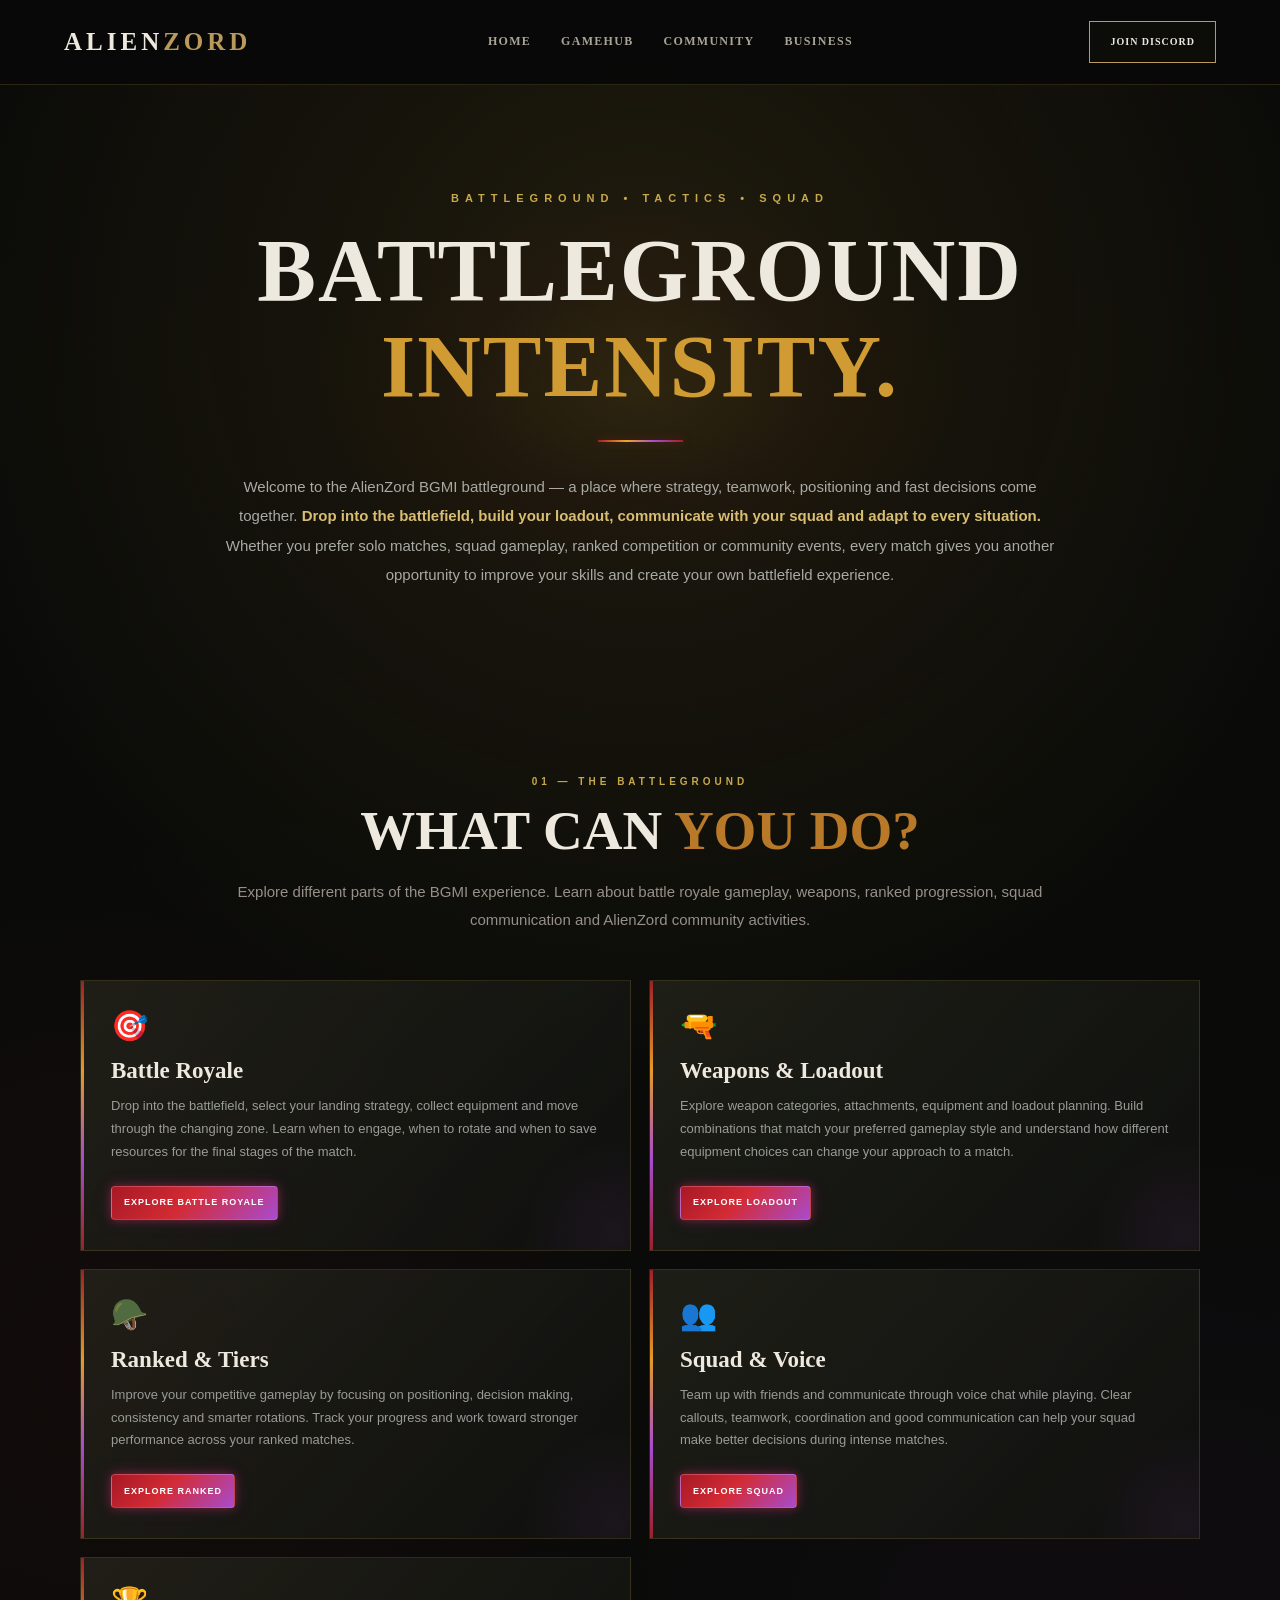
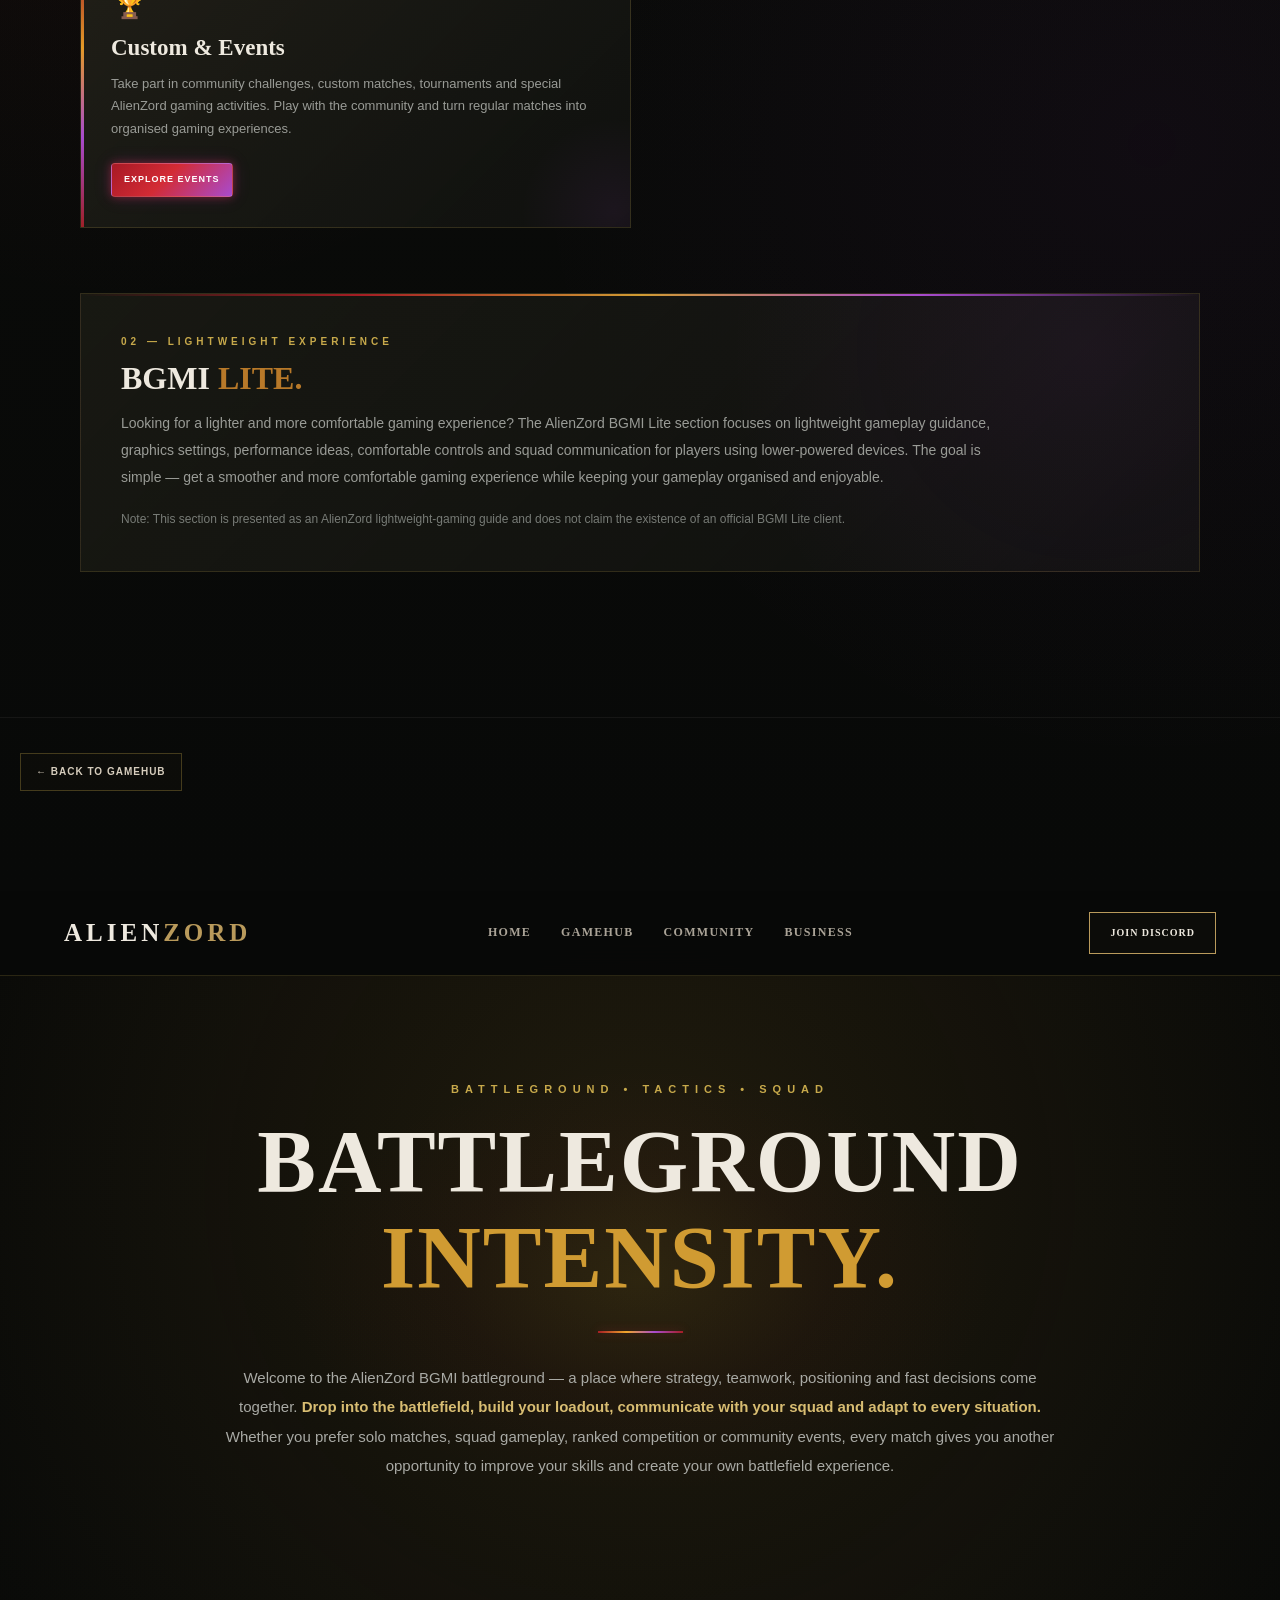
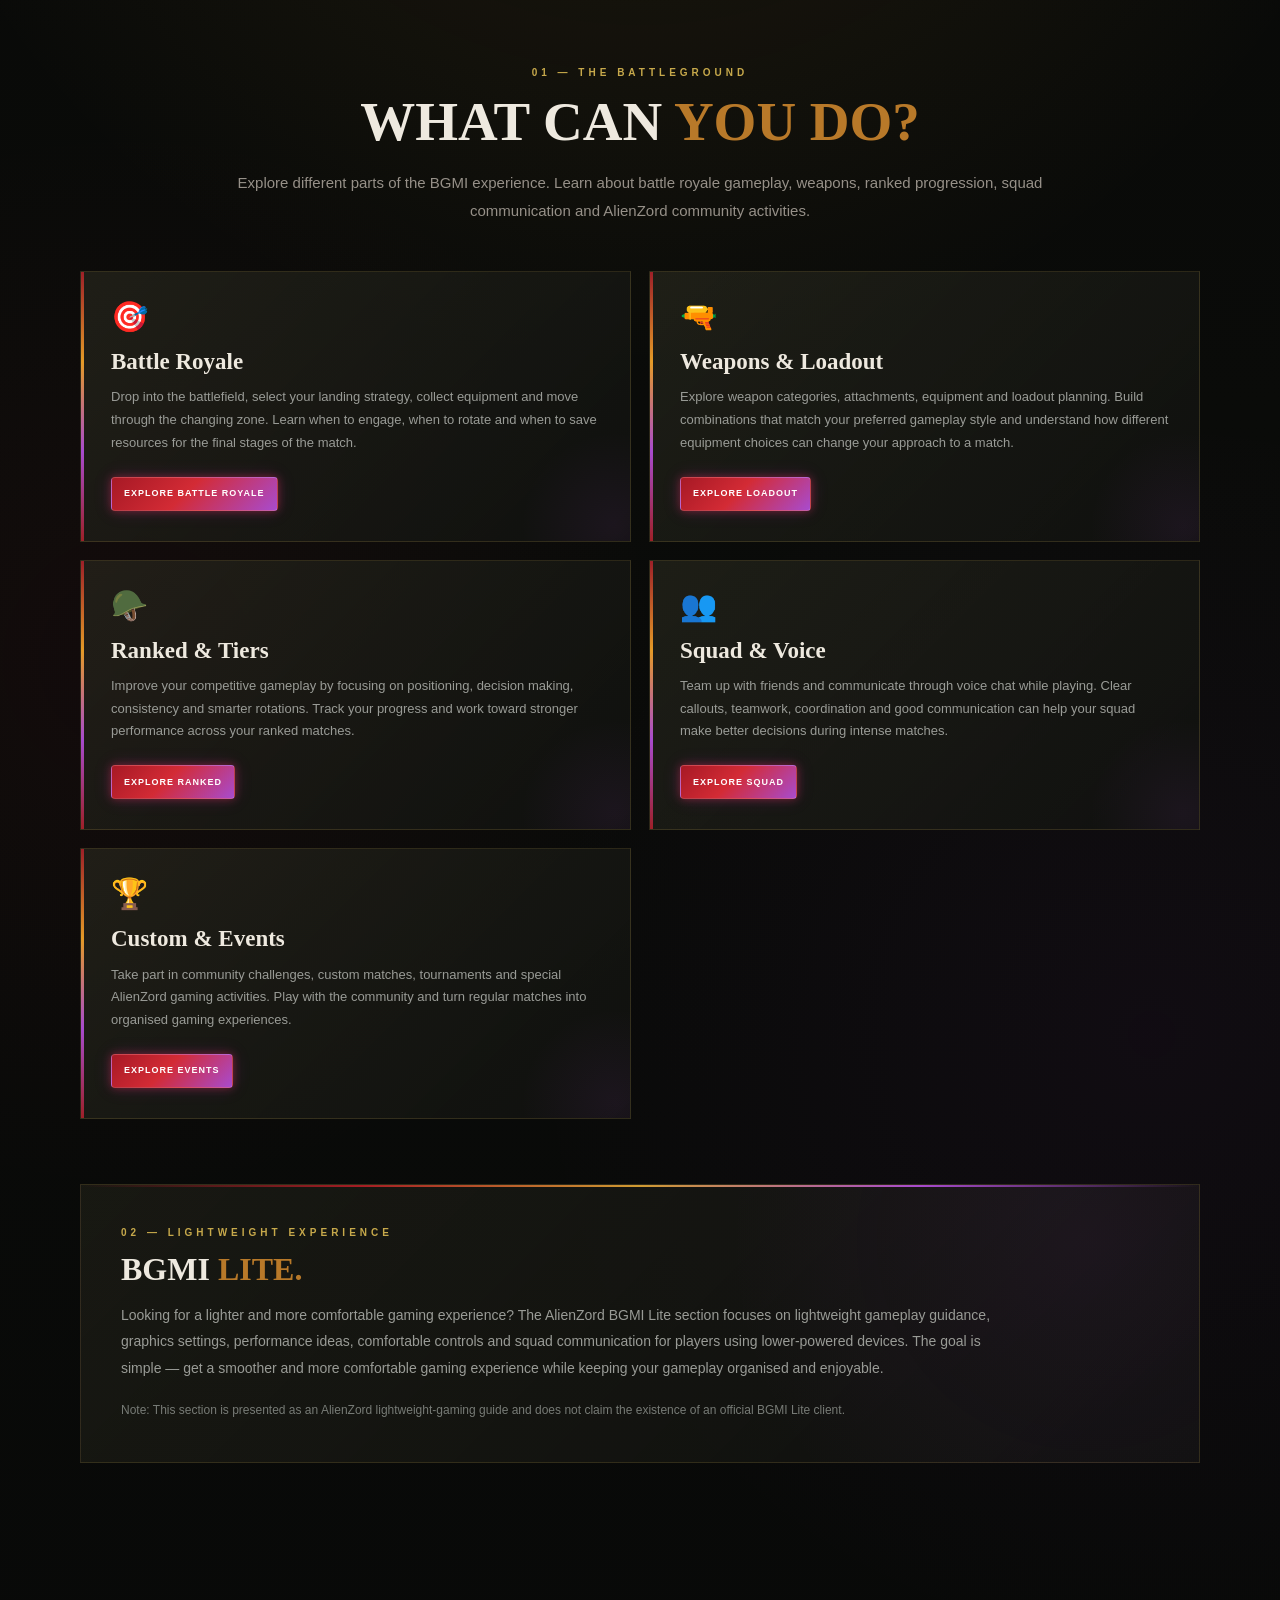
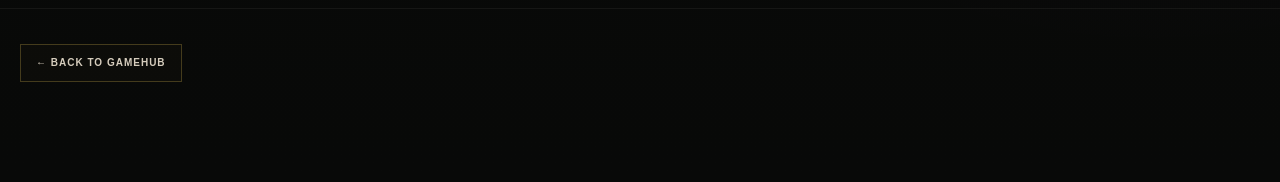
==== commit 4afc9c8e: "Update bgmi.html" ====
--- a/bgmi.html
+++ b/bgmi.html
@@ -1717,3 +1717,1722 @@
 </body>
 
 </html>
+<!DOCTYPE html>
+<html lang="en">
+
+<head>
+
+    <meta charset="UTF-8">
+
+    <meta
+        name="viewport"
+        content="width=device-width, initial-scale=1.0"
+    >
+
+    <title>BGMI | AlienZord GameHub</title>
+
+    <meta
+        name="description"
+        content="Explore BGMI, battleground strategy, weapons, ranked gameplay, squad communication and AlienZord gaming events."
+    >
+
+    <link
+        rel="stylesheet"
+        href="style.css"
+    >
+
+
+    <style>
+
+        /* =====================================================
+           ALIENZORD BGMI PAGE
+           Tactical • Premium • Dark • Gold • Red • Purple
+        ===================================================== */
+
+
+        /* =====================================================
+           PAGE BASE
+        ===================================================== */
+
+        .bgmi-page {
+
+            min-height: 100vh;
+
+            background:
+                radial-gradient(
+                    circle at 50% 12%,
+                    rgba(199, 154, 55, 0.13),
+                    transparent 34%
+                ),
+
+                radial-gradient(
+                    circle at 10% 55%,
+                    rgba(170, 25, 45, 0.06),
+                    transparent 30%
+                ),
+
+                radial-gradient(
+                    circle at 90% 70%,
+                    rgba(150, 45, 190, 0.05),
+                    transparent 30%
+                ),
+
+                linear-gradient(
+                    180deg,
+                    #070807 0%,
+                    #0a0b09 45%,
+                    #080908 100%
+                );
+
+            color: #eee9df;
+
+            overflow-x: hidden;
+        }
+
+
+        .bgmi-page * {
+
+            box-sizing: border-box;
+
+        }
+
+
+
+        /* =====================================================
+           HEADER
+        ===================================================== */
+
+        .bgmi-page .navbar {
+
+            position: relative;
+
+            width: 100%;
+
+            min-height: 78px;
+
+            padding: 0 5%;
+
+            display: flex;
+
+            align-items: center;
+
+            justify-content: space-between;
+
+            gap: 25px;
+
+            background:
+                rgba(8, 9, 8, 0.96);
+
+            border-bottom:
+                1px solid rgba(199, 169, 75, 0.18);
+
+            z-index: 20;
+
+        }
+
+
+
+        /* LOGO */
+
+        .bgmi-page .navbar .logo {
+
+            flex-shrink: 0;
+
+            font-family:
+                Georgia,
+                "Times New Roman",
+                serif;
+
+            font-size: 25px;
+
+            font-weight: 900;
+
+            letter-spacing: 4px;
+
+            color: #eee9df;
+
+            white-space: nowrap;
+
+        }
+
+
+        .bgmi-page .navbar .logo span {
+
+            color: #b99a5b;
+
+        }
+
+
+
+        /* NAVIGATION */
+
+        .bgmi-page .navbar nav {
+
+            display: flex;
+
+            align-items: center;
+
+            justify-content: center;
+
+            gap: 30px;
+
+            margin: 0 auto;
+
+        }
+
+
+        .bgmi-page .navbar nav a {
+
+            position: relative;
+
+            display: inline-block;
+
+            padding: 8px 0;
+
+            color: #aaa397;
+
+            text-decoration: none;
+
+            font-family:
+                Georgia,
+                "Times New Roman",
+                serif;
+
+            font-size: 12px;
+
+            font-weight: 700;
+
+            letter-spacing: 1.3px;
+
+            text-transform: uppercase;
+
+            transition: 0.3s ease;
+
+        }
+
+
+        .bgmi-page .navbar nav a::after {
+
+            content: "";
+
+            position: absolute;
+
+            left: 0;
+
+            bottom: 0;
+
+            width: 0;
+
+            height: 1px;
+
+            background:
+                linear-gradient(
+                    90deg,
+                    #a51d24,
+                    #d7a12e,
+                    #a84bce
+                );
+
+            transition: 0.3s ease;
+
+        }
+
+
+        .bgmi-page .navbar nav a:hover {
+
+            color: #eee9df;
+
+        }
+
+
+        .bgmi-page .navbar nav a:hover::after {
+
+            width: 100%;
+
+        }
+
+
+
+        /* DISCORD BUTTON */
+
+        .bgmi-page .navbar .discord-btn {
+
+            flex-shrink: 0;
+
+            display: inline-flex;
+
+            align-items: center;
+
+            justify-content: center;
+
+            min-height: 42px;
+
+            padding: 0 20px;
+
+            border:
+                1px solid #b99a5b;
+
+            color: #eee9df;
+
+            background:
+                rgba(185, 154, 91, 0.025);
+
+            text-decoration: none;
+
+            font-family:
+                Georgia,
+                "Times New Roman",
+                serif;
+
+            font-size: 10px;
+
+            font-weight: 800;
+
+            letter-spacing: 1px;
+
+            transition: 0.3s ease;
+
+        }
+
+
+        .bgmi-page .navbar .discord-btn:hover {
+
+            background: #b99a5b;
+
+            color: #080808;
+
+            box-shadow:
+                0 0 20px
+                rgba(199, 169, 75, 0.25);
+
+        }
+
+
+
+        /* =====================================================
+           HERO
+        ===================================================== */
+
+        .bgmi-hero {
+
+            width: min(1180px, 92%);
+
+            min-height: 590px;
+
+            margin: 0 auto;
+
+            padding:
+                105px
+                25px
+                105px;
+
+            display: flex;
+
+            flex-direction: column;
+
+            align-items: center;
+
+            justify-content: center;
+
+            text-align: center;
+
+            position: relative;
+
+        }
+
+
+        .bgmi-hero::before {
+
+            content: "";
+
+            position: absolute;
+
+            left: 50%;
+
+            top: 50%;
+
+            width: 700px;
+
+            height: 420px;
+
+            transform:
+                translate(-50%, -50%);
+
+            background:
+                radial-gradient(
+                    ellipse,
+                    rgba(204, 154, 42, 0.09),
+                    rgba(165, 29, 36, 0.035) 38%,
+                    transparent 72%
+                );
+
+            pointer-events: none;
+
+        }
+
+
+        .bgmi-hero > * {
+
+            position: relative;
+
+            z-index: 1;
+
+        }
+
+
+
+        /* SMALL TOP LABEL */
+
+        .bgmi-label {
+
+            margin-bottom: 20px;
+
+            color: #c7a94b;
+
+            font-family: Arial, sans-serif;
+
+            font-size: 11px;
+
+            font-weight: 700;
+
+            letter-spacing: 6px;
+
+            text-transform: uppercase;
+
+        }
+
+
+
+        /* MAIN TITLE */
+
+        .bgmi-hero h1 {
+
+            margin: 0;
+
+            color: #eee9df;
+
+            font-family:
+                Georgia,
+                "Times New Roman",
+                serif;
+
+            font-size:
+                clamp(
+                    48px,
+                    7vw,
+                    88px
+                );
+
+            font-weight: 900;
+
+            line-height: 0.98;
+
+            letter-spacing: 2px;
+
+        }
+
+
+        .bgmi-hero h1 span {
+
+            display: block;
+
+            margin-top: 10px;
+
+            color: #d09b32;
+
+        }
+
+
+
+        /* TITLE LINE */
+
+        .bgmi-line {
+
+            width: 85px;
+
+            height: 2px;
+
+            margin: 30px auto;
+
+            background:
+                linear-gradient(
+                    90deg,
+                    #a51d24,
+                    #f0a62b,
+                    #a84bce,
+                    #a51d24
+                );
+
+            box-shadow:
+                0 0 10px
+                rgba(214, 45, 72, 0.35);
+
+        }
+
+
+
+        /* HERO DESCRIPTION */
+
+        .bgmi-intro {
+
+            max-width: 850px;
+
+            margin: 0 auto;
+
+            color: #a9aaa5;
+
+            font-family:
+                Arial,
+                sans-serif;
+
+            font-size: 15px;
+
+            line-height: 1.95;
+
+        }
+
+
+        .bgmi-intro strong {
+
+            color: #d8bd72;
+
+        }
+
+
+
+        /* =====================================================
+           MAIN EXPERIENCE SECTION
+        ===================================================== */
+
+        .bgmi-section {
+
+            width: min(1120px, 92%);
+
+            margin: 0 auto;
+
+            padding:
+                80px
+                0
+                110px;
+
+        }
+
+
+
+        .bgmi-section-heading {
+
+            text-align: center;
+
+            margin-bottom: 45px;
+
+        }
+
+
+        .bgmi-section-label {
+
+            margin-bottom: 12px;
+
+            color: #c7a94b;
+
+            font-family:
+                Arial,
+                sans-serif;
+
+            font-size: 10px;
+
+            font-weight: 700;
+
+            letter-spacing: 4px;
+
+            text-transform: uppercase;
+
+        }
+
+
+        .bgmi-section h2 {
+
+            margin: 0;
+
+            color: #eee9df;
+
+            font-family:
+                Georgia,
+                "Times New Roman",
+                serif;
+
+            font-size:
+                clamp(
+                    35px,
+                    5vw,
+                    55px
+                );
+
+            line-height: 1.05;
+
+        }
+
+
+        .bgmi-section h2 span {
+
+            color: #b87929;
+
+        }
+
+
+        .bgmi-section-subtitle {
+
+            max-width: 750px;
+
+            margin:
+                18px
+                auto
+                0;
+
+            color: #8f928d;
+
+            font-family:
+                Arial,
+                sans-serif;
+
+            font-size: 13px;
+
+            line-height: 1.85;
+
+        }
+
+
+
+        /* =====================================================
+           FIVE CARDS
+        ===================================================== */
+
+        .bgmi-grid {
+
+            display: grid;
+
+            grid-template-columns:
+                repeat(
+                    2,
+                    minmax(0, 1fr)
+                );
+
+            gap: 18px;
+
+        }
+
+
+
+        .bgmi-card {
+
+            position: relative;
+
+            min-height: 250px;
+
+            padding: 30px;
+
+            display: flex;
+
+            flex-direction: column;
+
+            align-items: flex-start;
+
+            background:
+                linear-gradient(
+                    135deg,
+                    rgba(49, 49, 36, 0.50),
+                    rgba(15, 16, 14, 0.96)
+                );
+
+            border:
+                1px solid
+                rgba(190, 160, 75, 0.16);
+
+            overflow: hidden;
+
+            transition:
+                transform 0.3s ease,
+                border-color 0.3s ease,
+                box-shadow 0.3s ease;
+
+        }
+
+
+        /* LEFT TACTICAL LINE */
+
+        .bgmi-card::before {
+
+            content: "";
+
+            position: absolute;
+
+            left: 0;
+
+            top: 0;
+
+            width: 3px;
+
+            height: 100%;
+
+            background:
+                linear-gradient(
+                    180deg,
+                    #9e2028,
+                    #e49a27,
+                    #a84bce,
+                    #9e2028
+                );
+
+        }
+
+
+        .bgmi-card::after {
+
+            content: "";
+
+            position: absolute;
+
+            right: -80px;
+
+            bottom: -80px;
+
+            width: 190px;
+
+            height: 190px;
+
+            border-radius: 50%;
+
+            background:
+                radial-gradient(
+                    circle,
+                    rgba(168, 75, 206, 0.08),
+                    transparent 70%
+                );
+
+            pointer-events: none;
+
+        }
+
+
+        .bgmi-card:hover {
+
+            transform:
+                translateY(-5px);
+
+            border-color:
+                rgba(220, 155, 45, 0.45);
+
+            box-shadow:
+                0 12px 35px
+                rgba(0, 0, 0, 0.55),
+
+                0 0 24px
+                rgba(177, 105, 25, 0.12);
+
+        }
+
+
+
+        /* ICON */
+
+        .bgmi-icon {
+
+            margin-bottom: 17px;
+
+            font-size: 30px;
+
+            line-height: 1;
+
+        }
+
+
+
+        /* CARD TITLE */
+
+        .bgmi-card h3 {
+
+            margin:
+                0
+                0
+                11px;
+
+            color: #eee9df;
+
+            font-family:
+                Georgia,
+                "Times New Roman",
+                serif;
+
+            font-size: 23px;
+
+            line-height: 1.15;
+
+        }
+
+
+
+        /* CARD TEXT */
+
+        .bgmi-card p {
+
+            margin:
+                0
+                0
+                22px;
+
+            max-width: 520px;
+
+            color: #999b96;
+
+            font-family:
+                Arial,
+                sans-serif;
+
+            font-size: 13px;
+
+            line-height: 1.75;
+
+        }
+
+
+
+        /* =====================================================
+           SMALL GLOW EXPLORE BUTTON
+        ===================================================== */
+
+        .bgmi-explore {
+
+            display: inline-flex;
+
+            align-items: center;
+
+            justify-content: center;
+
+            width: auto;
+
+            min-height: 34px;
+
+            margin-top: auto;
+
+            padding:
+                7px
+                12px;
+
+            color: #ffffff;
+
+            background:
+                linear-gradient(
+                    135deg,
+                    #a71925,
+                    #d32b35 45%,
+                    #a84bce
+                );
+
+            border:
+                1px solid
+                rgba(255,255,255,0.16);
+
+            border-radius: 4px;
+
+            text-decoration: none;
+
+            text-transform: uppercase;
+
+            white-space: nowrap;
+
+            font-family:
+                Arial,
+                sans-serif;
+
+            font-size: 9px;
+
+            font-weight: 900;
+
+            letter-spacing: 1px;
+
+            line-height: 1;
+
+            box-shadow:
+                0 0 8px
+                rgba(214,45,72,0.45),
+
+                0 0 18px
+                rgba(159,49,190,0.20);
+
+            transition:
+                transform 0.25s ease,
+                box-shadow 0.25s ease,
+                filter 0.25s ease;
+
+        }
+
+
+        .bgmi-explore:hover {
+
+            transform:
+                translateY(-2px);
+
+            filter:
+                brightness(1.15);
+
+            box-shadow:
+                0 0 12px
+                rgba(231,48,66,0.70),
+
+                0 0 25px
+                rgba(177,54,215,0.40);
+
+        }
+
+
+
+        /* =====================================================
+           BGMI LITE
+        ===================================================== */
+
+        .bgmi-lite {
+
+            position: relative;
+
+            margin-top: 65px;
+
+            padding:
+                40px;
+
+            background:
+                radial-gradient(
+                    circle at 90% 20%,
+                    rgba(168,75,206,0.07),
+                    transparent 35%
+                ),
+
+                linear-gradient(
+                    135deg,
+                    rgba(55,54,39,0.32),
+                    rgba(15,16,14,0.94)
+                );
+
+            border:
+                1px solid
+                rgba(199,169,75,0.16);
+
+            overflow: hidden;
+
+        }
+
+
+        .bgmi-lite::before {
+
+            content: "";
+
+            position: absolute;
+
+            top: 0;
+
+            left: 0;
+
+            width: 100%;
+
+            height: 2px;
+
+            background:
+                linear-gradient(
+                    90deg,
+                    transparent,
+                    #a51d24,
+                    #d09b32,
+                    #a84bce,
+                    transparent
+                );
+
+        }
+
+
+        .bgmi-lite h2 {
+
+            margin:
+                0
+                0
+                15px;
+
+            color: #eee9df;
+
+            font-family:
+                Georgia,
+                "Times New Roman",
+                serif;
+
+            font-size: 32px;
+
+        }
+
+
+        .bgmi-lite h2 span {
+
+            color: #b87929;
+
+        }
+
+
+        .bgmi-lite p {
+
+            max-width: 900px;
+
+            margin: 0;
+
+            color: #999b96;
+
+            font-family:
+                Arial,
+                sans-serif;
+
+            font-size: 14px;
+
+            line-height: 1.9;
+
+        }
+
+
+        .bgmi-lite-note {
+
+            margin-top: 18px !important;
+
+            color: #777b76 !important;
+
+            font-size: 12px !important;
+
+        }
+
+
+
+        /* =====================================================
+           BOTTOM
+        ===================================================== */
+
+        .bgmi-actions {
+
+            padding:
+                35px
+                20px
+                100px;
+
+            text-align: center;
+
+            border-top:
+                1px solid
+                rgba(232,225,212,0.06);
+
+        }
+
+
+        .bgmi-back {
+
+            display: inline-flex;
+
+            align-items: center;
+
+            justify-content: center;
+
+            min-height: 38px;
+
+            padding:
+                8px
+                15px;
+
+            color: #d6cdbd;
+
+            background:
+                rgba(199,169,75,0.02);
+
+            border:
+                1px solid
+                rgba(199,169,75,0.30);
+
+            text-decoration: none;
+
+            font-family:
+                Arial,
+                sans-serif;
+
+            font-size: 10px;
+
+            font-weight: 700;
+
+            letter-spacing: 1px;
+
+            transition: 0.25s ease;
+
+        }
+
+
+        .bgmi-back:hover {
+
+            color: #eee9df;
+
+            background:
+                rgba(199,169,75,0.08);
+
+            border-color:
+                #c7a94b;
+
+            box-shadow:
+                0 0 15px
+                rgba(199,169,75,0.12);
+
+        }
+
+
+
+        /* =====================================================
+           TABLET
+        ===================================================== */
+
+        @media (max-width: 850px) {
+
+            .bgmi-page .navbar {
+
+                padding:
+                    15px
+                    25px;
+
+                flex-wrap: wrap;
+
+                justify-content: center;
+
+            }
+
+
+            .bgmi-page .navbar .logo {
+
+                width: 100%;
+
+                text-align: center;
+
+            }
+
+
+            .bgmi-page .navbar nav {
+
+                gap: 18px;
+
+                flex-wrap: wrap;
+
+            }
+
+
+            .bgmi-hero {
+
+                min-height: 540px;
+
+                padding:
+                    90px
+                    20px;
+
+            }
+
+
+            .bgmi-grid {
+
+                grid-template-columns: 1fr;
+
+            }
+
+        }
+
+
+
+        /* =====================================================
+           MOBILE
+        ===================================================== */
+
+        @media (max-width: 600px) {
+
+            .bgmi-page .navbar {
+
+                padding:
+                    16px
+                    12px;
+
+                gap: 14px;
+
+            }
+
+
+            .bgmi-page .navbar .logo {
+
+                font-size: 21px;
+
+            }
+
+
+            .bgmi-page .navbar nav {
+
+                width: 100%;
+
+                gap: 12px;
+
+                justify-content: center;
+
+            }
+
+
+            .bgmi-page .navbar nav a {
+
+                font-size: 9px;
+
+                letter-spacing: 0.8px;
+
+            }
+
+
+            .bgmi-page .navbar .discord-btn {
+
+                min-height: 38px;
+
+                padding:
+                    0
+                    14px;
+
+                font-size: 9px;
+
+            }
+
+
+            .bgmi-hero {
+
+                width: 100%;
+
+                min-height: 500px;
+
+                padding:
+                    75px
+                    18px
+                    70px;
+
+            }
+
+
+            .bgmi-label {
+
+                font-size: 8px;
+
+                letter-spacing: 3px;
+
+            }
+
+
+            .bgmi-intro {
+
+                font-size: 13px;
+
+                line-height: 1.8;
+
+            }
+
+
+            .bgmi-section {
+
+                width: 100%;
+
+                padding:
+                    55px
+                    18px
+                    80px;
+
+            }
+
+
+            .bgmi-card {
+
+                min-height: auto;
+
+                padding: 25px;
+
+            }
+
+
+            .bgmi-card h3 {
+
+                font-size: 21px;
+
+            }
+
+
+            .bgmi-lite {
+
+                margin-top: 45px;
+
+                padding: 28px 25px;
+
+            }
+
+
+            .bgmi-explore {
+
+                min-height: 33px;
+
+                padding:
+                    7px
+                    11px;
+
+                font-size: 8px;
+
+            }
+
+
+            .bgmi-actions {
+
+                padding-bottom: 75px;
+
+            }
+
+        }
+
+    </style>
+
+</head>
+
+
+
+<body>
+
+
+<div class="bgmi-page">
+
+
+    <!-- =====================================================
+         HEADER
+    ====================================================== -->
+
+    <header class="navbar">
+
+        <div class="logo">
+
+            ALIEN<span>ZORD</span>
+
+        </div>
+
+
+        <nav>
+
+            <a href="index.html">
+                HOME
+            </a>
+
+            <a href="gamehub.html">
+                GAMEHUB
+            </a>
+
+            <a href="community.html">
+                COMMUNITY
+            </a>
+
+            <a href="business.html">
+                BUSINESS
+            </a>
+
+        </nav>
+
+
+        <a
+            href="https://discord.gg/Jzn6PaJcd"
+            class="discord-btn"
+            target="_blank"
+            rel="noopener noreferrer"
+        >
+            JOIN DISCORD
+        </a>
+
+    </header>
+
+
+
+    <!-- =====================================================
+         HERO
+    ====================================================== -->
+
+    <section class="bgmi-hero">
+
+
+        <div class="bgmi-label">
+
+            BATTLEGROUND
+            •
+            TACTICS
+            •
+            SQUAD
+
+        </div>
+
+
+        <h1>
+
+            BATTLEGROUND
+
+            <span>
+                INTENSITY.
+            </span>
+
+        </h1>
+
+
+        <div class="bgmi-line"></div>
+
+
+        <p class="bgmi-intro">
+
+            Welcome to the AlienZord BGMI battleground —
+            a place where strategy, teamwork, positioning
+            and fast decisions come together.
+
+            <strong>
+                Drop into the battlefield, build your loadout,
+                communicate with your squad and adapt to every
+                situation.
+            </strong>
+
+            Whether you prefer solo matches, squad gameplay,
+            ranked competition or community events, every match
+            gives you another opportunity to improve your skills
+            and create your own battlefield experience.
+
+        </p>
+
+
+    </section>
+
+
+
+    <!-- =====================================================
+         MAIN EXPERIENCE
+    ====================================================== -->
+
+    <section class="bgmi-section">
+
+
+        <div class="bgmi-section-heading">
+
+
+            <div class="bgmi-section-label">
+
+                01 — THE BATTLEGROUND
+
+            </div>
+
+
+            <h2>
+
+                WHAT CAN
+                <span>
+                    YOU DO?
+                </span>
+
+            </h2>
+
+
+            <p class="bgmi-section-subtitle">
+
+                Explore different parts of the BGMI experience.
+                Learn about battle royale gameplay, weapons,
+                ranked progression, squad communication and
+                AlienZord community activities.
+
+            </p>
+
+
+        </div>
+
+
+
+        <!-- =================================================
+             FIVE CARDS
+        ================================================== -->
+
+        <div class="bgmi-grid">
+
+
+
+            <!-- BATTLE ROYALE -->
+
+            <div class="bgmi-card">
+
+
+                <div class="bgmi-icon">
+                    🎯
+                </div>
+
+
+                <h3>
+                    Battle Royale
+                </h3>
+
+
+                <p>
+
+                    Drop into the battlefield, select your landing
+                    strategy, collect equipment and move through
+                    the changing zone.
+
+                    Learn when to engage, when to rotate and when
+                    to save resources for the final stages of the
+                    match.
+
+                </p>
+
+
+                <a
+                    href="bgmi-battle-royale.html"
+                    class="bgmi-explore"
+                >
+                    Explore Battle Royale
+                </a>
+
+
+            </div>
+
+
+
+            <!-- WEAPONS -->
+
+            <div class="bgmi-card">
+
+
+                <div class="bgmi-icon">
+                    🔫
+                </div>
+
+
+                <h3>
+                    Weapons & Loadout
+                </h3>
+
+
+                <p>
+
+                    Explore weapon categories, attachments,
+                    equipment and loadout planning.
+
+                    Build combinations that match your preferred
+                    gameplay style and understand how different
+                    equipment choices can change your approach
+                    to a match.
+
+                </p>
+
+
+                <a
+                    href="bgmi-weapons.html"
+                    class="bgmi-explore"
+                >
+                    Explore Loadout
+                </a>
+
+
+            </div>
+
+
+
+            <!-- RANKED -->
+
+            <div class="bgmi-card">
+
+
+                <div class="bgmi-icon">
+                    🪖
+                </div>
+
+
+                <h3>
+                    Ranked & Tiers
+                </h3>
+
+
+                <p>
+
+                    Improve your competitive gameplay by focusing
+                    on positioning, decision making, consistency
+                    and smarter rotations.
+
+                    Track your progress and work toward stronger
+                    performance across your ranked matches.
+
+                </p>
+
+
+                <a
+                    href="bgmi-ranked.html"
+                    class="bgmi-explore"
+                >
+                    Explore Ranked
+                </a>
+
+
+            </div>
+
+
+
+            <!-- SQUAD -->
+
+            <div class="bgmi-card">
+
+
+                <div class="bgmi-icon">
+                    👥
+                </div>
+
+
+                <h3>
+                    Squad & Voice
+                </h3>
+
+
+                <p>
+
+                    Team up with friends and communicate through
+                    voice chat while playing.
+
+                    Clear callouts, teamwork, coordination and
+                    good communication can help your squad make
+                    better decisions during intense matches.
+
+                </p>
+
+
+                <a
+                    href="bgmi-squad.html"
+                    class="bgmi-explore"
+                >
+                    Explore Squad
+                </a>
+
+
+            </div>
+
+
+
+            <!-- EVENTS -->
+
+            <div class="bgmi-card">
+
+
+                <div class="bgmi-icon">
+                    🏆
+                </div>
+
+
+                <h3>
+                    Custom & Events
+                </h3>
+
+
+                <p>
+
+                    Take part in community challenges, custom
+                    matches, tournaments and special AlienZord
+                    gaming activities.
+
+                    Play with the community and turn regular
+                    matches into organised gaming experiences.
+
+                </p>
+
+
+                <a
+                    href="bgmi-events.html"
+                    class="bgmi-explore"
+                >
+                    Explore Events
+                </a>
+
+
+            </div>
+
+
+        </div>
+
+
+
+        <!-- =================================================
+             BGMI LITE
+        ================================================== -->
+
+        <div class="bgmi-lite">
+
+
+            <div class="bgmi-section-label">
+
+                02 — LIGHTWEIGHT EXPERIENCE
+
+            </div>
+
+
+            <h2>
+
+                BGMI
+                <span>
+                    LITE.
+                </span>
+
+            </h2>
+
+
+            <p>
+
+                Looking for a lighter and more comfortable
+                gaming experience?
+
+                The AlienZord BGMI Lite section focuses on
+                lightweight gameplay guidance, graphics
+                settings, performance ideas, comfortable
+                controls and squad communication for players
+                using lower-powered devices.
+
+                The goal is simple — get a smoother and more
+                comfortable gaming experience while keeping
+                your gameplay organised and enjoyable.
+
+            </p>
+
+
+            <p class="bgmi-lite-note">
+
+                Note: This section is presented as an
+                AlienZord lightweight-gaming guide and does not
+                claim the existence of an official BGMI Lite
+                client.
+
+            </p>
+
+
+        </div>
+
+
+    </section>
+
+
+
+    <!-- =====================================================
+         BACK TO GAMEHUB
+    ====================================================== -->
+
+    <div class="bgmi-actions">
+
+
+        <a
+            href="gamehub.html"
+            class="bgmi-back"
+        >
+
+            ← BACK TO GAMEHUB
+
+        </a>
+
+
+    </div>
+
+
+</div>
+
+
+</body>
+
+</html>
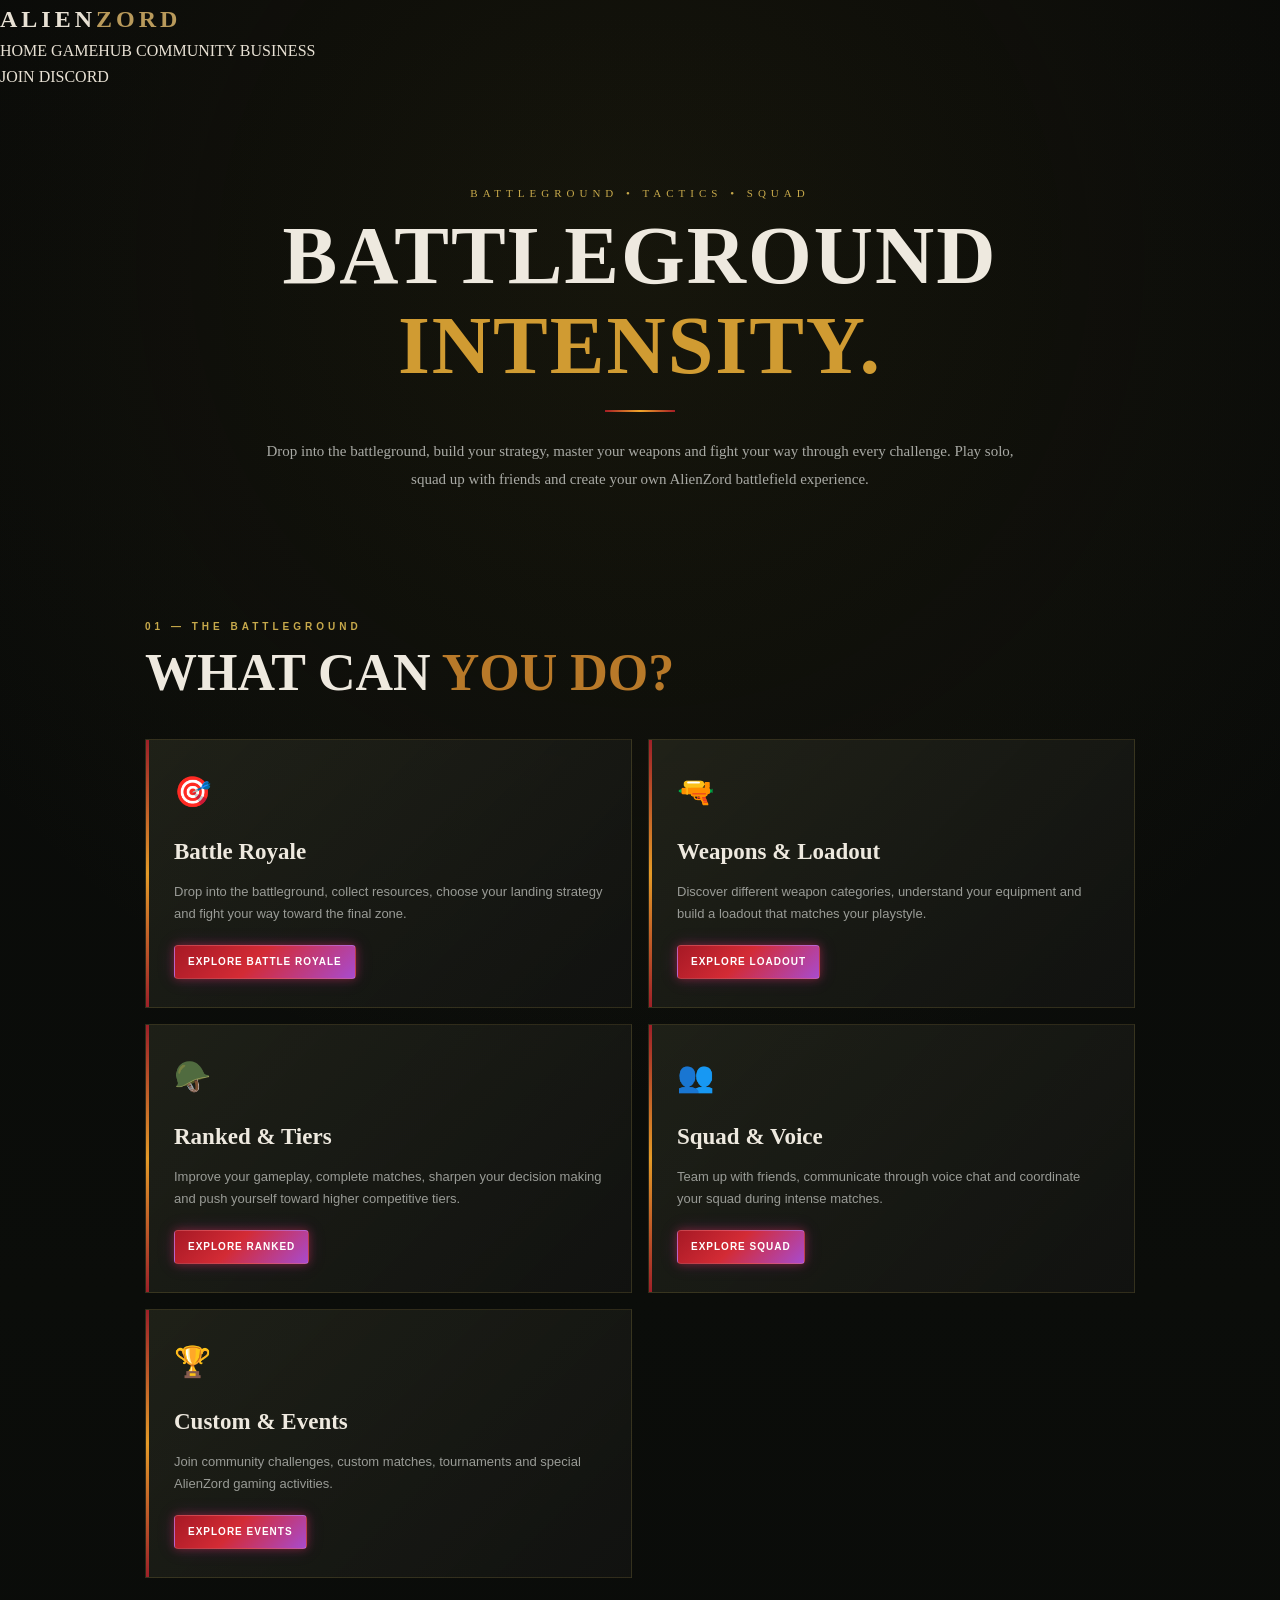
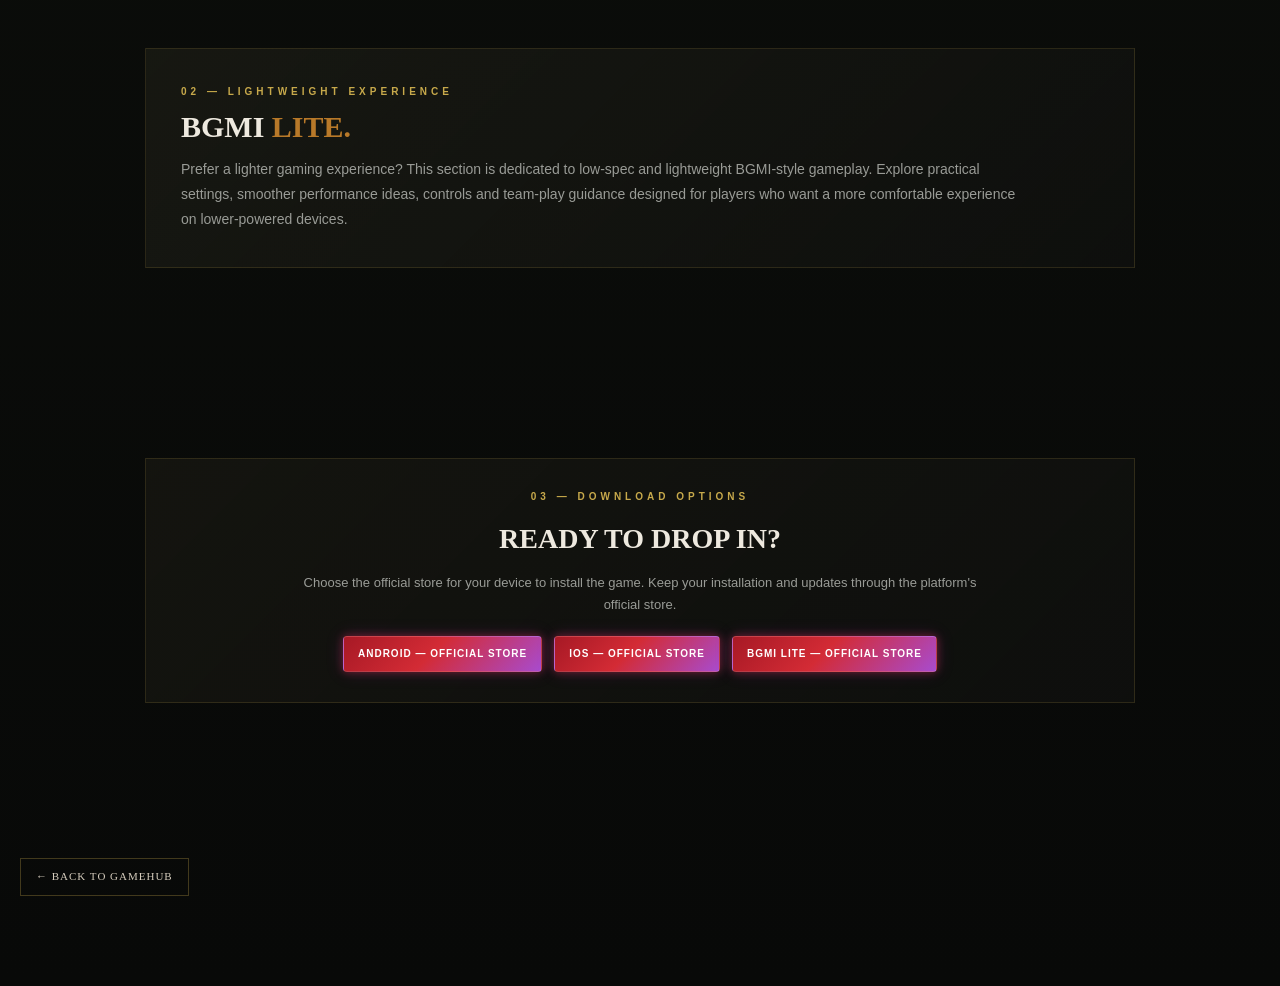
==== commit 928613c1: "Update bgmi.html" ====
--- a/bgmi.html
+++ b/bgmi.html
@@ -1,802 +1,192 @@
 <!DOCTYPE html>
 <html lang="en">
-
 <head>
-
     <meta charset="UTF-8">
-
-    <meta
-        name="viewport"
-        content="width=device-width, initial-scale=1.0"
-    >
+    <meta name="viewport" content="width=device-width, initial-scale=1.0">
 
     <title>BGMI | AlienZord GameHub</title>
 
-    <meta
-        name="description"
-        content="Explore BGMI, battleground strategy, weapons, ranked gameplay, squad communication and AlienZord gaming events."
-    >
-
-    <link
-        rel="stylesheet"
-        href="style.css"
-    >
-
+    <link rel="stylesheet" href="style.css">
 
     <style>
 
-        /* =====================================================
-           ALIENZORD BGMI PAGE
-           Tactical • Premium • Dark • Gold • Red • Purple
-        ===================================================== */
-
-
-        /* =====================================================
-           PAGE BASE
-        ===================================================== */
+        /* =========================================
+           BGMI PAGE
+        ========================================= */
 
         .bgmi-page {
-
+            background:
+                radial-gradient(circle at 50% 10%, rgba(120, 105, 35, 0.12), transparent 35%),
+                linear-gradient(180deg, #080908 0%, #0b0d0a 50%, #080908 100%);
             min-height: 100vh;
-
-            background:
-                radial-gradient(
-                    circle at 50% 12%,
-                    rgba(199, 154, 55, 0.13),
-                    transparent 34%
-                ),
-
-                radial-gradient(
-                    circle at 10% 55%,
-                    rgba(170, 25, 45, 0.06),
-                    transparent 30%
-                ),
-
-                radial-gradient(
-                    circle at 90% 70%,
-                    rgba(150, 45, 190, 0.05),
-                    transparent 30%
-                ),
-
-                linear-gradient(
-                    180deg,
-                    #070807 0%,
-                    #0a0b09 45%,
-                    #080908 100%
-                );
-
+        }
+
+        /* HERO */
+
+        .bgmi-hero {
+            max-width: 1050px;
+            margin: 0 auto;
+            padding: 95px 30px 70px;
+            text-align: center;
+        }
+
+        .bgmi-label {
+            font-size: 11px;
+            letter-spacing: 5px;
+            color: #c7a94b;
+            margin-bottom: 15px;
+            text-transform: uppercase;
+        }
+
+        .bgmi-hero h1 {
+            margin: 0;
+            font-family: Georgia, serif;
+            font-size: clamp(45px, 7vw, 82px);
+            letter-spacing: 2px;
             color: #eee9df;
-
-            overflow-x: hidden;
-        }
-
-
-        .bgmi-page * {
-
-            box-sizing: border-box;
-
-        }
-
-
-
-        /* =====================================================
-           HEADER
-        ===================================================== */
-
-        .bgmi-page .navbar {
-
+        }
+
+        .bgmi-hero h1 span {
+            color: #d09b32;
+        }
+
+        .bgmi-line {
+            width: 70px;
+            height: 2px;
+            margin: 25px auto;
+            background: linear-gradient(
+                90deg,
+                #a51d24,
+                #f0a62b,
+                #a51d24
+            );
+        }
+
+        .bgmi-intro {
+            max-width: 760px;
+            margin: 0 auto;
+            color: #a9aaa5;
+            font-size: 15px;
+            line-height: 1.9;
+        }
+
+
+        /* EXPERIENCE */
+
+        .bgmi-section {
+            max-width: 1050px;
+            margin: 0 auto;
+            padding: 55px 30px 90px;
+        }
+
+        .bgmi-section-label {
+            color: #c7a94b;
+            font-size: 10px;
+            letter-spacing: 4px;
+            margin-bottom: 12px;
+        }
+
+        .bgmi-section h2 {
+            font-family: Georgia, serif;
+            font-size: clamp(32px, 5vw, 52px);
+            color: #eee9df;
+            margin: 0 0 40px;
+        }
+
+        .bgmi-section h2 span {
+            color: #b87929;
+        }
+
+
+        /* FIVE CARDS */
+
+        .bgmi-grid {
+            display: grid;
+            grid-template-columns: repeat(2, 1fr);
+            gap: 16px;
+        }
+
+        .bgmi-card {
             position: relative;
-
-            width: 100%;
-
-            min-height: 78px;
-
-            padding: 0 5%;
-
-            display: flex;
-
-            align-items: center;
-
-            justify-content: space-between;
-
-            gap: 25px;
-
-            background:
-                rgba(8, 9, 8, 0.96);
-
-            border-bottom:
-                1px solid rgba(199, 169, 75, 0.18);
-
-            z-index: 20;
-
-        }
-
-
-
-        /* LOGO */
-
-        .bgmi-page .navbar .logo {
-
-            flex-shrink: 0;
-
-            font-family:
-                Georgia,
-                "Times New Roman",
-                serif;
-
-            font-size: 25px;
-
-            font-weight: 900;
-
-            letter-spacing: 4px;
-
-            color: #eee9df;
-
-            white-space: nowrap;
-
-        }
-
-
-        .bgmi-page .navbar .logo span {
-
-            color: #b99a5b;
-
-        }
-
-
-
-        /* NAVIGATION */
-
-        .bgmi-page .navbar nav {
-
-            display: flex;
-
-            align-items: center;
-
-            justify-content: center;
-
-            gap: 30px;
-
-            margin: 0 auto;
-
-        }
-
-
-        .bgmi-page .navbar nav a {
-
-            position: relative;
-
-            display: inline-block;
-
-            padding: 8px 0;
-
-            color: #aaa397;
-
-            text-decoration: none;
-
-            font-family:
-                Georgia,
-                "Times New Roman",
-                serif;
-
-            font-size: 12px;
-
-            font-weight: 700;
-
-            letter-spacing: 1.3px;
-
-            text-transform: uppercase;
-
-            transition: 0.3s ease;
-
-        }
-
-
-        .bgmi-page .navbar nav a::after {
-
-            content: "";
-
-            position: absolute;
-
-            left: 0;
-
-            bottom: 0;
-
-            width: 0;
-
-            height: 1px;
-
-            background:
-                linear-gradient(
-                    90deg,
-                    #a51d24,
-                    #d7a12e,
-                    #a84bce
-                );
-
-            transition: 0.3s ease;
-
-        }
-
-
-        .bgmi-page .navbar nav a:hover {
-
-            color: #eee9df;
-
-        }
-
-
-        .bgmi-page .navbar nav a:hover::after {
-
-            width: 100%;
-
-        }
-
-
-
-        /* DISCORD BUTTON */
-
-        .bgmi-page .navbar .discord-btn {
-
-            flex-shrink: 0;
-
-            display: inline-flex;
-
-            align-items: center;
-
-            justify-content: center;
-
-            min-height: 42px;
-
-            padding: 0 20px;
-
-            border:
-                1px solid #b99a5b;
-
-            color: #eee9df;
-
-            background:
-                rgba(185, 154, 91, 0.025);
-
-            text-decoration: none;
-
-            font-family:
-                Georgia,
-                "Times New Roman",
-                serif;
-
-            font-size: 10px;
-
-            font-weight: 800;
-
-            letter-spacing: 1px;
-
-            transition: 0.3s ease;
-
-        }
-
-
-        .bgmi-page .navbar .discord-btn:hover {
-
-            background: #b99a5b;
-
-            color: #080808;
-
-            box-shadow:
-                0 0 20px
-                rgba(199, 169, 75, 0.25);
-
-        }
-
-
-
-        /* =====================================================
-           HERO
-        ===================================================== */
-
-        .bgmi-hero {
-
-            width: min(1180px, 92%);
-
-            min-height: 590px;
-
-            margin: 0 auto;
-
-            padding:
-                105px
-                25px
-                105px;
-
-            display: flex;
-
-            flex-direction: column;
-
-            align-items: center;
-
-            justify-content: center;
-
-            text-align: center;
-
-            position: relative;
-
-        }
-
-
-        .bgmi-hero::before {
-
-            content: "";
-
-            position: absolute;
-
-            left: 50%;
-
-            top: 50%;
-
-            width: 700px;
-
-            height: 420px;
-
-            transform:
-                translate(-50%, -50%);
-
-            background:
-                radial-gradient(
-                    ellipse,
-                    rgba(204, 154, 42, 0.09),
-                    rgba(165, 29, 36, 0.035) 38%,
-                    transparent 72%
-                );
-
-            pointer-events: none;
-
-        }
-
-
-        .bgmi-hero > * {
-
-            position: relative;
-
-            z-index: 1;
-
-        }
-
-
-
-        /* SMALL TOP LABEL */
-
-        .bgmi-label {
-
-            margin-bottom: 20px;
-
-            color: #c7a94b;
-
-            font-family: Arial, sans-serif;
-
-            font-size: 11px;
-
-            font-weight: 700;
-
-            letter-spacing: 6px;
-
-            text-transform: uppercase;
-
-        }
-
-
-
-        /* MAIN TITLE */
-
-        .bgmi-hero h1 {
-
-            margin: 0;
-
-            color: #eee9df;
-
-            font-family:
-                Georgia,
-                "Times New Roman",
-                serif;
-
-            font-size:
-                clamp(
-                    48px,
-                    7vw,
-                    88px
-                );
-
-            font-weight: 900;
-
-            line-height: 0.98;
-
-            letter-spacing: 2px;
-
-        }
-
-
-        .bgmi-hero h1 span {
-
-            display: block;
-
-            margin-top: 10px;
-
-            color: #d09b32;
-
-        }
-
-
-
-        /* TITLE LINE */
-
-        .bgmi-line {
-
-            width: 85px;
-
-            height: 2px;
-
-            margin: 30px auto;
-
-            background:
-                linear-gradient(
-                    90deg,
-                    #a51d24,
-                    #f0a62b,
-                    #a84bce,
-                    #a51d24
-                );
-
-            box-shadow:
-                0 0 10px
-                rgba(214, 45, 72, 0.35);
-
-        }
-
-
-
-        /* HERO DESCRIPTION */
-
-        .bgmi-intro {
-
-            max-width: 850px;
-
-            margin: 0 auto;
-
-            color: #a9aaa5;
-
-            font-family:
-                Arial,
-                sans-serif;
-
-            font-size: 15px;
-
-            line-height: 1.95;
-
-        }
-
-
-        .bgmi-intro strong {
-
-            color: #d8bd72;
-
-        }
-
-
-
-        /* =====================================================
-           MAIN EXPERIENCE SECTION
-        ===================================================== */
-
-        .bgmi-section {
-
-            width: min(1120px, 92%);
-
-            margin: 0 auto;
-
-            padding:
-                80px
-                0
-                110px;
-
-        }
-
-
-
-        .bgmi-section-heading {
-
-            text-align: center;
-
-            margin-bottom: 45px;
-
-        }
-
-
-        .bgmi-section-label {
-
-            margin-bottom: 12px;
-
-            color: #c7a94b;
-
-            font-family:
-                Arial,
-                sans-serif;
-
-            font-size: 10px;
-
-            font-weight: 700;
-
-            letter-spacing: 4px;
-
-            text-transform: uppercase;
-
-        }
-
-
-        .bgmi-section h2 {
-
-            margin: 0;
-
-            color: #eee9df;
-
-            font-family:
-                Georgia,
-                "Times New Roman",
-                serif;
-
-            font-size:
-                clamp(
-                    35px,
-                    5vw,
-                    55px
-                );
-
-            line-height: 1.05;
-
-        }
-
-
-        .bgmi-section h2 span {
-
-            color: #b87929;
-
-        }
-
-
-        .bgmi-section-subtitle {
-
-            max-width: 750px;
-
-            margin:
-                18px
-                auto
-                0;
-
-            color: #8f928d;
-
-            font-family:
-                Arial,
-                sans-serif;
-
-            font-size: 13px;
-
-            line-height: 1.85;
-
-        }
-
-
-
-        /* =====================================================
-           FIVE CARDS
-        ===================================================== */
-
-        .bgmi-grid {
-
-            display: grid;
-
-            grid-template-columns:
-                repeat(
-                    2,
-                    minmax(0, 1fr)
-                );
-
-            gap: 18px;
-
-        }
-
-
-
-        .bgmi-card {
-
-            position: relative;
-
-            min-height: 250px;
-
-            padding: 30px;
-
-            display: flex;
-
-            flex-direction: column;
-
-            align-items: flex-start;
+            padding: 28px;
+            min-height: 185px;
 
             background:
                 linear-gradient(
                     135deg,
-                    rgba(49, 49, 36, 0.50),
-                    rgba(15, 16, 14, 0.96)
+                    rgba(46, 48, 35, 0.55),
+                    rgba(17, 18, 16, 0.95)
                 );
 
-            border:
-                1px solid
-                rgba(190, 160, 75, 0.16);
-
+            border: 1px solid rgba(190, 160, 75, 0.16);
+
+            transition: 0.3s ease;
+
+            box-sizing: border-box;
             overflow: hidden;
-
-            transition:
-                transform 0.3s ease,
-                border-color 0.3s ease,
-                box-shadow 0.3s ease;
-
-        }
-
-
-        /* LEFT TACTICAL LINE */
+        }
 
         .bgmi-card::before {
-
             content: "";
-
             position: absolute;
-
+            top: 0;
             left: 0;
-
-            top: 0;
-
             width: 3px;
-
             height: 100%;
 
-            background:
-                linear-gradient(
-                    180deg,
-                    #9e2028,
-                    #e49a27,
-                    #a84bce,
-                    #9e2028
-                );
-
-        }
-
-
-        .bgmi-card::after {
-
-            content: "";
-
-            position: absolute;
-
-            right: -80px;
-
-            bottom: -80px;
-
-            width: 190px;
-
-            height: 190px;
-
-            border-radius: 50%;
-
-            background:
-                radial-gradient(
-                    circle,
-                    rgba(168, 75, 206, 0.08),
-                    transparent 70%
-                );
-
-            pointer-events: none;
-
-        }
-
+            background: linear-gradient(
+                180deg,
+                #9e2028,
+                #e49a27,
+                #9e2028
+            );
+        }
 
         .bgmi-card:hover {
-
-            transform:
-                translateY(-5px);
-
-            border-color:
-                rgba(220, 155, 45, 0.45);
+            transform: translateY(-5px);
+
+            border-color: rgba(220, 155, 45, 0.45);
 
             box-shadow:
-                0 12px 35px
-                rgba(0, 0, 0, 0.55),
-
-                0 0 24px
-                rgba(177, 105, 25, 0.12);
-
-        }
-
-
-
-        /* ICON */
+                0 10px 35px rgba(0, 0, 0, 0.5),
+                0 0 20px rgba(177, 105, 25, 0.12);
+        }
 
         .bgmi-icon {
-
-            margin-bottom: 17px;
-
             font-size: 30px;
-
-            line-height: 1;
-
-        }
-
-
-
-        /* CARD TITLE */
+            margin-bottom: 18px;
+        }
 
         .bgmi-card h3 {
-
-            margin:
-                0
-                0
-                11px;
-
+            font-family: Georgia, serif;
+            font-size: 23px;
             color: #eee9df;
-
-            font-family:
-                Georgia,
-                "Times New Roman",
-                serif;
-
-            font-size: 23px;
-
-            line-height: 1.15;
-
-        }
-
-
-
-        /* CARD TEXT */
+            margin: 0 0 10px;
+        }
 
         .bgmi-card p {
-
-            margin:
-                0
-                0
-                22px;
-
-            max-width: 520px;
-
             color: #999b96;
-
-            font-family:
-                Arial,
-                sans-serif;
-
             font-size: 13px;
-
-            line-height: 1.75;
-
-        }
-
-
-
-        /* =====================================================
-           SMALL GLOW EXPLORE BUTTON
-        ===================================================== */
+            line-height: 1.7;
+            margin: 0 0 20px;
+            max-width: 480px;
+        }
+
+
+        /* GLOW BUTTON */
 
         .bgmi-explore {
-
-            display: inline-flex;
-
-            align-items: center;
-
-            justify-content: center;
-
-            width: auto;
-
-            min-height: 34px;
-
-            margin-top: auto;
-
-            padding:
-                7px
-                12px;
+            display: inline-block;
+
+            padding: 8px 13px;
+
+            font-family: Arial, sans-serif;
+            font-size: 10px;
+            font-weight: 800;
+
+            letter-spacing: 1px;
+            text-decoration: none;
+            text-transform: uppercase;
 
             color: #ffffff;
 
@@ -808,657 +198,216 @@
                     #a84bce
                 );
 
-            border:
-                1px solid
-                rgba(255,255,255,0.16);
+            border: 1px solid rgba(255,255,255,0.15);
 
             border-radius: 4px;
 
-            text-decoration: none;
-
-            text-transform: uppercase;
-
-            white-space: nowrap;
-
-            font-family:
-                Arial,
-                sans-serif;
-
-            font-size: 9px;
-
-            font-weight: 900;
-
-            letter-spacing: 1px;
-
-            line-height: 1;
-
             box-shadow:
-                0 0 8px
-                rgba(214,45,72,0.45),
-
-                0 0 18px
-                rgba(159,49,190,0.20);
-
-            transition:
-                transform 0.25s ease,
-                box-shadow 0.25s ease,
-                filter 0.25s ease;
-
-        }
-
+                0 0 8px rgba(214, 45, 72, 0.45),
+                0 0 18px rgba(159, 49, 190, 0.20);
+
+            transition: 0.25s ease;
+        }
 
         .bgmi-explore:hover {
-
-            transform:
-                translateY(-2px);
-
-            filter:
-                brightness(1.15);
+            transform: translateY(-2px);
 
             box-shadow:
-                0 0 12px
-                rgba(231,48,66,0.70),
-
-                0 0 25px
-                rgba(177,54,215,0.40);
-
-        }
-
-
-
-        /* =====================================================
-           BGMI LITE
-        ===================================================== */
+                0 0 12px rgba(231, 48, 66, 0.7),
+                0 0 25px rgba(177, 54, 215, 0.4);
+
+            filter: brightness(1.15);
+        }
+
+
+
+        /* DOWNLOAD PANEL */
+        .bgmi-downloads { margin-top:45px; padding:30px; border:1px solid rgba(199,169,75,.16); background:linear-gradient(135deg,rgba(40,38,27,.34),rgba(15,16,14,.82)); text-align:center; }
+        .bgmi-downloads h3 { margin:0 0 10px; font-family:Georgia,serif; font-size:28px; color:#eee9df; }
+        .bgmi-downloads p { margin:0 auto 20px; max-width:700px; color:#999b96; font-size:13px; line-height:1.7; }
+        .bgmi-download-buttons { display:flex; justify-content:center; flex-wrap:wrap; gap:12px; }
+        .bgmi-download-btn { display:inline-block; padding:9px 14px; border:1px solid rgba(255,255,255,.15); border-radius:4px; color:#fff; background:linear-gradient(135deg,#a71925,#d32b35 45%,#a84bce); box-shadow:0 0 8px rgba(214,45,72,.45),0 0 18px rgba(159,49,190,.20); font-family:Arial,sans-serif; font-size:10px; font-weight:800; letter-spacing:1px; text-decoration:none; text-transform:uppercase; transition:.25s ease; cursor:default; }
+        .bgmi-download-btn:hover { transform:translateY(-2px); filter:brightness(1.15); }
+        @media (max-width:700px) { .bgmi-downloads{padding:25px 20px}.bgmi-download-buttons{flex-direction:column;align-items:center} }
+
+        /* BGMI LITE / LOW SPEC */
 
         .bgmi-lite {
-
-            position: relative;
-
-            margin-top: 65px;
-
-            padding:
-                40px;
+            margin-top: 70px;
+
+            padding: 35px;
+
+            border: 1px solid rgba(199, 169, 75, 0.15);
 
             background:
-                radial-gradient(
-                    circle at 90% 20%,
-                    rgba(168,75,206,0.07),
-                    transparent 35%
-                ),
-
                 linear-gradient(
                     135deg,
-                    rgba(55,54,39,0.32),
-                    rgba(15,16,14,0.94)
+                    rgba(55, 54, 39, 0.28),
+                    rgba(15, 16, 14, 0.8)
                 );
-
-            border:
-                1px solid
-                rgba(199,169,75,0.16);
-
-            overflow: hidden;
-
-        }
-
-
-        .bgmi-lite::before {
-
-            content: "";
-
-            position: absolute;
-
-            top: 0;
-
-            left: 0;
-
-            width: 100%;
-
-            height: 2px;
-
-            background:
-                linear-gradient(
-                    90deg,
-                    transparent,
-                    #a51d24,
-                    #d09b32,
-                    #a84bce,
-                    transparent
-                );
-
-        }
-
+        }
 
         .bgmi-lite h2 {
-
-            margin:
-                0
-                0
-                15px;
-
-            color: #eee9df;
-
-            font-family:
-                Georgia,
-                "Times New Roman",
-                serif;
-
-            font-size: 32px;
-
-        }
-
-
-        .bgmi-lite h2 span {
-
-            color: #b87929;
-
-        }
-
+            margin-bottom: 15px;
+            font-size: 30px;
+        }
 
         .bgmi-lite p {
-
-            max-width: 900px;
-
-            margin: 0;
-
             color: #999b96;
-
-            font-family:
-                Arial,
-                sans-serif;
-
+            line-height: 1.8;
             font-size: 14px;
-
-            line-height: 1.9;
-
-        }
-
-
-        .bgmi-lite-note {
-
-            margin-top: 18px !important;
-
-            color: #777b76 !important;
-
-            font-size: 12px !important;
-
-        }
-
-
-
-        /* =====================================================
-           BOTTOM
-        ===================================================== */
+            max-width: 850px;
+        }
+
+
+        /* FOOTER ACTIONS */
 
         .bgmi-actions {
-
-            padding:
-                35px
-                20px
-                100px;
-
             text-align: center;
-
-            border-top:
-                1px solid
-                rgba(232,225,212,0.06);
-
-        }
-
+            padding: 30px 20px 90px;
+        }
 
         .bgmi-back {
-
-            display: inline-flex;
-
-            align-items: center;
-
-            justify-content: center;
-
-            min-height: 38px;
-
-            padding:
-                8px
-                15px;
+            display: inline-block;
+
+            padding: 9px 15px;
 
             color: #d6cdbd;
-
-            background:
-                rgba(199,169,75,0.02);
-
-            border:
-                1px solid
-                rgba(199,169,75,0.30);
-
             text-decoration: none;
 
-            font-family:
-                Arial,
-                sans-serif;
-
-            font-size: 10px;
-
-            font-weight: 700;
-
+            border: 1px solid rgba(199,169,75,0.3);
+
+            font-size: 11px;
             letter-spacing: 1px;
 
             transition: 0.25s ease;
-
-        }
-
+        }
 
         .bgmi-back:hover {
-
-            color: #eee9df;
-
-            background:
-                rgba(199,169,75,0.08);
-
-            border-color:
-                #c7a94b;
-
-            box-shadow:
-                0 0 15px
-                rgba(199,169,75,0.12);
-
-        }
-
-
-
-        /* =====================================================
-           TABLET
-        ===================================================== */
-
-        @media (max-width: 850px) {
-
-            .bgmi-page .navbar {
-
-                padding:
-                    15px
-                    25px;
-
-                flex-wrap: wrap;
-
-                justify-content: center;
-
+            background: rgba(199,169,75,0.08);
+            border-color: #c7a94b;
+        }
+
+
+        /* MOBILE */
+
+        @media (max-width: 700px) {
+
+            .bgmi-hero {
+                padding: 70px 20px 55px;
             }
 
-
-            .bgmi-page .navbar .logo {
-
-                width: 100%;
-
-                text-align: center;
-
+            .bgmi-section {
+                padding: 40px 20px 70px;
             }
 
-
-            .bgmi-page .navbar nav {
-
-                gap: 18px;
-
-                flex-wrap: wrap;
-
+            .bgmi-grid {
+                grid-template-columns: 1fr;
             }
 
-
-            .bgmi-hero {
-
-                min-height: 540px;
-
-                padding:
-                    90px
-                    20px;
-
+            .bgmi-card {
+                min-height: auto;
+                padding: 24px;
             }
 
-
-            .bgmi-grid {
-
-                grid-template-columns: 1fr;
-
+            .bgmi-lite {
+                padding: 25px;
             }
 
-        }
-
-
-
-        /* =====================================================
-           MOBILE
-        ===================================================== */
-
-        @media (max-width: 600px) {
-
-            .bgmi-page .navbar {
-
-                padding:
-                    16px
-                    12px;
-
-                gap: 14px;
-
+            .bgmi-explore {
+                font-size: 9px;
+                padding: 8px 11px;
             }
-
-
-            .bgmi-page .navbar .logo {
-
-                font-size: 21px;
-
-            }
-
-
-            .bgmi-page .navbar nav {
-
-                width: 100%;
-
-                gap: 12px;
-
-                justify-content: center;
-
-            }
-
-
-            .bgmi-page .navbar nav a {
-
-                font-size: 9px;
-
-                letter-spacing: 0.8px;
-
-            }
-
-
-            .bgmi-page .navbar .discord-btn {
-
-                min-height: 38px;
-
-                padding:
-                    0
-                    14px;
-
-                font-size: 9px;
-
-            }
-
-
-            .bgmi-hero {
-
-                width: 100%;
-
-                min-height: 500px;
-
-                padding:
-                    75px
-                    18px
-                    70px;
-
-            }
-
-
-            .bgmi-label {
-
-                font-size: 8px;
-
-                letter-spacing: 3px;
-
-            }
-
-
-            .bgmi-intro {
-
-                font-size: 13px;
-
-                line-height: 1.8;
-
-            }
-
-
-            .bgmi-section {
-
-                width: 100%;
-
-                padding:
-                    55px
-                    18px
-                    80px;
-
-            }
-
-
-            .bgmi-card {
-
-                min-height: auto;
-
-                padding: 25px;
-
-            }
-
-
-            .bgmi-card h3 {
-
-                font-size: 21px;
-
-            }
-
-
-            .bgmi-lite {
-
-                margin-top: 45px;
-
-                padding: 28px 25px;
-
-            }
-
-
-            .bgmi-explore {
-
-                min-height: 33px;
-
-                padding:
-                    7px
-                    11px;
-
-                font-size: 8px;
-
-            }
-
-
-            .bgmi-actions {
-
-                padding-bottom: 75px;
-
-            }
-
         }
 
     </style>
-
 </head>
 
-
-
 <body>
 
-
 <div class="bgmi-page">
 
-
-    <!-- =====================================================
-         HEADER
-    ====================================================== -->
-
-    <header class="navbar">
-
-        <div class="logo">
-
-            ALIEN<span>ZORD</span>
-
+    <!-- HEADER -->
+
+    <header>
+
+        <nav>
+
+            <div class="logo">
+                ALIEN<span>ZORD</span>
+            </div>
+
+            <div class="nav-links">
+                <a href="index.html">HOME</a>
+                <a href="gamehub.html">GAMEHUB</a>
+                <a href="community.html">COMMUNITY</a>
+                <a href="business.html">BUSINESS</a>
+            </div>
+
+            <a href="#" class="join-discord">
+                JOIN DISCORD
+            </a>
+
+        </nav>
+
+    </header>
+
+
+    <!-- HERO -->
+
+    <section class="bgmi-hero">
+
+        <div class="bgmi-label">
+            BATTLEGROUND • TACTICS • SQUAD
         </div>
 
-
-        <nav>
-
-            <a href="index.html">
-                HOME
-            </a>
-
-            <a href="gamehub.html">
-                GAMEHUB
-            </a>
-
-            <a href="community.html">
-                COMMUNITY
-            </a>
-
-            <a href="business.html">
-                BUSINESS
-            </a>
-
-        </nav>
-
-
-        <a
-            href="https://discord.gg/Jzn6PaJcd"
-            class="discord-btn"
-            target="_blank"
-            rel="noopener noreferrer"
-        >
-            JOIN DISCORD
-        </a>
-
-    </header>
-
-
-
-    <!-- =====================================================
-         HERO
-    ====================================================== -->
-
-    <section class="bgmi-hero">
-
-
-        <div class="bgmi-label">
-
-            BATTLEGROUND
-            •
-            TACTICS
-            •
-            SQUAD
-
+        <h1>
+            BATTLEGROUND <span>INTENSITY.</span>
+        </h1>
+
+        <div class="bgmi-line"></div>
+
+        <p class="bgmi-intro">
+            Drop into the battleground, build your strategy,
+            master your weapons and fight your way through
+            every challenge. Play solo, squad up with friends
+            and create your own AlienZord battlefield experience.
+        </p>
+
+    </section>
+
+
+    <!-- WHAT CAN YOU DO -->
+
+    <section class="bgmi-section">
+
+        <div class="bgmi-section-label">
+            01 — THE BATTLEGROUND
         </div>
 
-
-        <h1>
-
-            BATTLEGROUND
-
-            <span>
-                INTENSITY.
-            </span>
-
-        </h1>
-
-
-        <div class="bgmi-line"></div>
-
-
-        <p class="bgmi-intro">
-
-            Welcome to the AlienZord BGMI battleground —
-            a place where strategy, teamwork, positioning
-            and fast decisions come together.
-
-            <strong>
-                Drop into the battlefield, build your loadout,
-                communicate with your squad and adapt to every
-                situation.
-            </strong>
-
-            Whether you prefer solo matches, squad gameplay,
-            ranked competition or community events, every match
-            gives you another opportunity to improve your skills
-            and create your own battlefield experience.
-
-        </p>
-
-
-    </section>
-
-
-
-    <!-- =====================================================
-         MAIN EXPERIENCE
-    ====================================================== -->
-
-    <section class="bgmi-section">
-
-
-        <div class="bgmi-section-heading">
-
-
-            <div class="bgmi-section-label">
-
-                01 — THE BATTLEGROUND
-
-            </div>
-
-
-            <h2>
-
-                WHAT CAN
-                <span>
-                    YOU DO?
-                </span>
-
-            </h2>
-
-
-            <p class="bgmi-section-subtitle">
-
-                Explore different parts of the BGMI experience.
-                Learn about battle royale gameplay, weapons,
-                ranked progression, squad communication and
-                AlienZord community activities.
-
-            </p>
-
-
-        </div>
-
-
-
-        <!-- =================================================
-             FIVE CARDS
-        ================================================== -->
+        <h2>
+            WHAT CAN <span>YOU DO?</span>
+        </h2>
+
 
         <div class="bgmi-grid">
 
 
-
             <!-- BATTLE ROYALE -->
 
             <div class="bgmi-card">
 
-
-                <div class="bgmi-icon">
-                    🎯
-                </div>
-
+                <div class="bgmi-icon">🎯</div>
 
                 <h3>
                     Battle Royale
                 </h3>
 
-
                 <p>
-
-                    Drop into the battlefield, select your landing
-                    strategy, collect equipment and move through
-                    the changing zone.
-
-                    Learn when to engage, when to rotate and when
-                    to save resources for the final stages of the
-                    match.
-
+                    Drop into the battleground, collect resources,
+                    choose your landing strategy and fight your way
+                    toward the final zone.
                 </p>
-
 
                 <a
                     href="bgmi-battle-royale.html"
@@ -1467,38 +416,24 @@
                     Explore Battle Royale
                 </a>
 
-
-            </div>
-
+            </div>
 
 
             <!-- WEAPONS -->
 
             <div class="bgmi-card">
 
-
-                <div class="bgmi-icon">
-                    🔫
-                </div>
-
+                <div class="bgmi-icon">🔫</div>
 
                 <h3>
                     Weapons & Loadout
                 </h3>
 
-
                 <p>
-
-                    Explore weapon categories, attachments,
-                    equipment and loadout planning.
-
-                    Build combinations that match your preferred
-                    gameplay style and understand how different
-                    equipment choices can change your approach
-                    to a match.
-
+                    Discover different weapon categories,
+                    understand your equipment and build a loadout
+                    that matches your playstyle.
                 </p>
-
 
                 <a
                     href="bgmi-weapons.html"
@@ -1507,37 +442,24 @@
                     Explore Loadout
                 </a>
 
-
-            </div>
-
+            </div>
 
 
             <!-- RANKED -->
 
             <div class="bgmi-card">
 
-
-                <div class="bgmi-icon">
-                    🪖
-                </div>
-
+                <div class="bgmi-icon">🪖</div>
 
                 <h3>
                     Ranked & Tiers
                 </h3>
 
-
                 <p>
-
-                    Improve your competitive gameplay by focusing
-                    on positioning, decision making, consistency
-                    and smarter rotations.
-
-                    Track your progress and work toward stronger
-                    performance across your ranked matches.
-
+                    Improve your gameplay, complete matches,
+                    sharpen your decision making and push yourself
+                    toward higher competitive tiers.
                 </p>
-
 
                 <a
                     href="bgmi-ranked.html"
@@ -1546,37 +468,24 @@
                     Explore Ranked
                 </a>
 
-
-            </div>
-
+            </div>
 
 
             <!-- SQUAD -->
 
             <div class="bgmi-card">
 
-
-                <div class="bgmi-icon">
-                    👥
-                </div>
-
+                <div class="bgmi-icon">👥</div>
 
                 <h3>
                     Squad & Voice
                 </h3>
 
-
                 <p>
-
-                    Team up with friends and communicate through
-                    voice chat while playing.
-
-                    Clear callouts, teamwork, coordination and
-                    good communication can help your squad make
-                    better decisions during intense matches.
-
+                    Team up with friends, communicate through
+                    voice chat and coordinate your squad during
+                    intense matches.
                 </p>
-
 
                 <a
                     href="bgmi-squad.html"
@@ -1585,37 +494,24 @@
                     Explore Squad
                 </a>
 
-
-            </div>
-
+            </div>
 
 
             <!-- EVENTS -->
 
             <div class="bgmi-card">
 
-
-                <div class="bgmi-icon">
-                    🏆
-                </div>
-
+                <div class="bgmi-icon">🏆</div>
 
                 <h3>
                     Custom & Events
                 </h3>
 
-
                 <p>
-
-                    Take part in community challenges, custom
-                    matches, tournaments and special AlienZord
-                    gaming activities.
-
-                    Play with the community and turn regular
-                    matches into organised gaming experiences.
-
+                    Join community challenges, custom matches,
+                    tournaments and special AlienZord gaming
+                    activities.
                 </p>
-
 
                 <a
                     href="bgmi-events.html"
@@ -1624,1815 +520,64 @@
                     Explore Events
                 </a>
 
-
             </div>
 
 
         </div>
 
 
-
-        <!-- =================================================
-             BGMI LITE
-        ================================================== -->
+        <!-- BGMI LITE -->
 
         <div class="bgmi-lite">
 
-
             <div class="bgmi-section-label">
-
                 02 — LIGHTWEIGHT EXPERIENCE
-
-            </div>
-
+            </div>
 
             <h2>
-
-                BGMI
-                <span>
-                    LITE.
-                </span>
-
+                BGMI <span>LITE.</span>
             </h2>
 
-
             <p>
-
-                Looking for a lighter and more comfortable
-                gaming experience?
-
-                The AlienZord BGMI Lite section focuses on
-                lightweight gameplay guidance, graphics
-                settings, performance ideas, comfortable
-                controls and squad communication for players
-                using lower-powered devices.
-
-                The goal is simple — get a smoother and more
-                comfortable gaming experience while keeping
-                your gameplay organised and enjoyable.
-
+                Prefer a lighter gaming experience? This section
+                is dedicated to low-spec and lightweight BGMI-style
+                gameplay. Explore practical settings, smoother
+                performance ideas, controls and team-play guidance
+                designed for players who want a more comfortable
+                experience on lower-powered devices.
             </p>
 
-
-            <p class="bgmi-lite-note">
-
-                Note: This section is presented as an
-                AlienZord lightweight-gaming guide and does not
-                claim the existence of an official BGMI Lite
-                client.
-
-            </p>
-
-
         </div>
 
-
     </section>
 
 
 
-    <!-- =====================================================
-         BACK TO GAMEHUB
-    ====================================================== -->
+        <!-- DOWNLOAD OPTIONS -->
+        <section class="bgmi-section">
+            <div class="bgmi-downloads">
+                <div class="bgmi-section-label">03 — DOWNLOAD OPTIONS</div>
+                <h3>READY TO DROP IN?</h3>
+                <p>Choose the official store for your device to install the game. Keep your installation and updates through the platform's official store.</p>
+                <div class="bgmi-download-buttons">
+                    <span class="bgmi-download-btn">ANDROID — OFFICIAL STORE</span>
+                    <span class="bgmi-download-btn">iOS — OFFICIAL STORE</span>
+                    <span class="bgmi-download-btn">BGMI LITE — OFFICIAL STORE</span>
+                </div>
+            </div>
+        </section>
+
+    <!-- BACK -->
 
     <div class="bgmi-actions">
 
-
-        <a
-            href="gamehub.html"
-            class="bgmi-back"
-        >
-
+        <a href="gamehub.html" class="bgmi-back">
             ← BACK TO GAMEHUB
-
         </a>
 
-
     </div>
 
-
 </div>
 
-
 </body>
-
 </html>
-<!DOCTYPE html>
-<html lang="en">
-
-<head>
-
-    <meta charset="UTF-8">
-
-    <meta
-        name="viewport"
-        content="width=device-width, initial-scale=1.0"
-    >
-
-    <title>BGMI | AlienZord GameHub</title>
-
-    <meta
-        name="description"
-        content="Explore BGMI, battleground strategy, weapons, ranked gameplay, squad communication and AlienZord gaming events."
-    >
-
-    <link
-        rel="stylesheet"
-        href="style.css"
-    >
-
-
-    <style>
-
-        /* =====================================================
-           ALIENZORD BGMI PAGE
-           Tactical • Premium • Dark • Gold • Red • Purple
-        ===================================================== */
-
-
-        /* =====================================================
-           PAGE BASE
-        ===================================================== */
-
-        .bgmi-page {
-
-            min-height: 100vh;
-
-            background:
-                radial-gradient(
-                    circle at 50% 12%,
-                    rgba(199, 154, 55, 0.13),
-                    transparent 34%
-                ),
-
-                radial-gradient(
-                    circle at 10% 55%,
-                    rgba(170, 25, 45, 0.06),
-                    transparent 30%
-                ),
-
-                radial-gradient(
-                    circle at 90% 70%,
-                    rgba(150, 45, 190, 0.05),
-                    transparent 30%
-                ),
-
-                linear-gradient(
-                    180deg,
-                    #070807 0%,
-                    #0a0b09 45%,
-                    #080908 100%
-                );
-
-            color: #eee9df;
-
-            overflow-x: hidden;
-        }
-
-
-        .bgmi-page * {
-
-            box-sizing: border-box;
-
-        }
-
-
-
-        /* =====================================================
-           HEADER
-        ===================================================== */
-
-        .bgmi-page .navbar {
-
-            position: relative;
-
-            width: 100%;
-
-            min-height: 78px;
-
-            padding: 0 5%;
-
-            display: flex;
-
-            align-items: center;
-
-            justify-content: space-between;
-
-            gap: 25px;
-
-            background:
-                rgba(8, 9, 8, 0.96);
-
-            border-bottom:
-                1px solid rgba(199, 169, 75, 0.18);
-
-            z-index: 20;
-
-        }
-
-
-
-        /* LOGO */
-
-        .bgmi-page .navbar .logo {
-
-            flex-shrink: 0;
-
-            font-family:
-                Georgia,
-                "Times New Roman",
-                serif;
-
-            font-size: 25px;
-
-            font-weight: 900;
-
-            letter-spacing: 4px;
-
-            color: #eee9df;
-
-            white-space: nowrap;
-
-        }
-
-
-        .bgmi-page .navbar .logo span {
-
-            color: #b99a5b;
-
-        }
-
-
-
-        /* NAVIGATION */
-
-        .bgmi-page .navbar nav {
-
-            display: flex;
-
-            align-items: center;
-
-            justify-content: center;
-
-            gap: 30px;
-
-            margin: 0 auto;
-
-        }
-
-
-        .bgmi-page .navbar nav a {
-
-            position: relative;
-
-            display: inline-block;
-
-            padding: 8px 0;
-
-            color: #aaa397;
-
-            text-decoration: none;
-
-            font-family:
-                Georgia,
-                "Times New Roman",
-                serif;
-
-            font-size: 12px;
-
-            font-weight: 700;
-
-            letter-spacing: 1.3px;
-
-            text-transform: uppercase;
-
-            transition: 0.3s ease;
-
-        }
-
-
-        .bgmi-page .navbar nav a::after {
-
-            content: "";
-
-            position: absolute;
-
-            left: 0;
-
-            bottom: 0;
-
-            width: 0;
-
-            height: 1px;
-
-            background:
-                linear-gradient(
-                    90deg,
-                    #a51d24,
-                    #d7a12e,
-                    #a84bce
-                );
-
-            transition: 0.3s ease;
-
-        }
-
-
-        .bgmi-page .navbar nav a:hover {
-
-            color: #eee9df;
-
-        }
-
-
-        .bgmi-page .navbar nav a:hover::after {
-
-            width: 100%;
-
-        }
-
-
-
-        /* DISCORD BUTTON */
-
-        .bgmi-page .navbar .discord-btn {
-
-            flex-shrink: 0;
-
-            display: inline-flex;
-
-            align-items: center;
-
-            justify-content: center;
-
-            min-height: 42px;
-
-            padding: 0 20px;
-
-            border:
-                1px solid #b99a5b;
-
-            color: #eee9df;
-
-            background:
-                rgba(185, 154, 91, 0.025);
-
-            text-decoration: none;
-
-            font-family:
-                Georgia,
-                "Times New Roman",
-                serif;
-
-            font-size: 10px;
-
-            font-weight: 800;
-
-            letter-spacing: 1px;
-
-            transition: 0.3s ease;
-
-        }
-
-
-        .bgmi-page .navbar .discord-btn:hover {
-
-            background: #b99a5b;
-
-            color: #080808;
-
-            box-shadow:
-                0 0 20px
-                rgba(199, 169, 75, 0.25);
-
-        }
-
-
-
-        /* =====================================================
-           HERO
-        ===================================================== */
-
-        .bgmi-hero {
-
-            width: min(1180px, 92%);
-
-            min-height: 590px;
-
-            margin: 0 auto;
-
-            padding:
-                105px
-                25px
-                105px;
-
-            display: flex;
-
-            flex-direction: column;
-
-            align-items: center;
-
-            justify-content: center;
-
-            text-align: center;
-
-            position: relative;
-
-        }
-
-
-        .bgmi-hero::before {
-
-            content: "";
-
-            position: absolute;
-
-            left: 50%;
-
-            top: 50%;
-
-            width: 700px;
-
-            height: 420px;
-
-            transform:
-                translate(-50%, -50%);
-
-            background:
-                radial-gradient(
-                    ellipse,
-                    rgba(204, 154, 42, 0.09),
-                    rgba(165, 29, 36, 0.035) 38%,
-                    transparent 72%
-                );
-
-            pointer-events: none;
-
-        }
-
-
-        .bgmi-hero > * {
-
-            position: relative;
-
-            z-index: 1;
-
-        }
-
-
-
-        /* SMALL TOP LABEL */
-
-        .bgmi-label {
-
-            margin-bottom: 20px;
-
-            color: #c7a94b;
-
-            font-family: Arial, sans-serif;
-
-            font-size: 11px;
-
-            font-weight: 700;
-
-            letter-spacing: 6px;
-
-            text-transform: uppercase;
-
-        }
-
-
-
-        /* MAIN TITLE */
-
-        .bgmi-hero h1 {
-
-            margin: 0;
-
-            color: #eee9df;
-
-            font-family:
-                Georgia,
-                "Times New Roman",
-                serif;
-
-            font-size:
-                clamp(
-                    48px,
-                    7vw,
-                    88px
-                );
-
-            font-weight: 900;
-
-            line-height: 0.98;
-
-            letter-spacing: 2px;
-
-        }
-
-
-        .bgmi-hero h1 span {
-
-            display: block;
-
-            margin-top: 10px;
-
-            color: #d09b32;
-
-        }
-
-
-
-        /* TITLE LINE */
-
-        .bgmi-line {
-
-            width: 85px;
-
-            height: 2px;
-
-            margin: 30px auto;
-
-            background:
-                linear-gradient(
-                    90deg,
-                    #a51d24,
-                    #f0a62b,
-                    #a84bce,
-                    #a51d24
-                );
-
-            box-shadow:
-                0 0 10px
-                rgba(214, 45, 72, 0.35);
-
-        }
-
-
-
-        /* HERO DESCRIPTION */
-
-        .bgmi-intro {
-
-            max-width: 850px;
-
-            margin: 0 auto;
-
-            color: #a9aaa5;
-
-            font-family:
-                Arial,
-                sans-serif;
-
-            font-size: 15px;
-
-            line-height: 1.95;
-
-        }
-
-
-        .bgmi-intro strong {
-
-            color: #d8bd72;
-
-        }
-
-
-
-        /* =====================================================
-           MAIN EXPERIENCE SECTION
-        ===================================================== */
-
-        .bgmi-section {
-
-            width: min(1120px, 92%);
-
-            margin: 0 auto;
-
-            padding:
-                80px
-                0
-                110px;
-
-        }
-
-
-
-        .bgmi-section-heading {
-
-            text-align: center;
-
-            margin-bottom: 45px;
-
-        }
-
-
-        .bgmi-section-label {
-
-            margin-bottom: 12px;
-
-            color: #c7a94b;
-
-            font-family:
-                Arial,
-                sans-serif;
-
-            font-size: 10px;
-
-            font-weight: 700;
-
-            letter-spacing: 4px;
-
-            text-transform: uppercase;
-
-        }
-
-
-        .bgmi-section h2 {
-
-            margin: 0;
-
-            color: #eee9df;
-
-            font-family:
-                Georgia,
-                "Times New Roman",
-                serif;
-
-            font-size:
-                clamp(
-                    35px,
-                    5vw,
-                    55px
-                );
-
-            line-height: 1.05;
-
-        }
-
-
-        .bgmi-section h2 span {
-
-            color: #b87929;
-
-        }
-
-
-        .bgmi-section-subtitle {
-
-            max-width: 750px;
-
-            margin:
-                18px
-                auto
-                0;
-
-            color: #8f928d;
-
-            font-family:
-                Arial,
-                sans-serif;
-
-            font-size: 13px;
-
-            line-height: 1.85;
-
-        }
-
-
-
-        /* =====================================================
-           FIVE CARDS
-        ===================================================== */
-
-        .bgmi-grid {
-
-            display: grid;
-
-            grid-template-columns:
-                repeat(
-                    2,
-                    minmax(0, 1fr)
-                );
-
-            gap: 18px;
-
-        }
-
-
-
-        .bgmi-card {
-
-            position: relative;
-
-            min-height: 250px;
-
-            padding: 30px;
-
-            display: flex;
-
-            flex-direction: column;
-
-            align-items: flex-start;
-
-            background:
-                linear-gradient(
-                    135deg,
-                    rgba(49, 49, 36, 0.50),
-                    rgba(15, 16, 14, 0.96)
-                );
-
-            border:
-                1px solid
-                rgba(190, 160, 75, 0.16);
-
-            overflow: hidden;
-
-            transition:
-                transform 0.3s ease,
-                border-color 0.3s ease,
-                box-shadow 0.3s ease;
-
-        }
-
-
-        /* LEFT TACTICAL LINE */
-
-        .bgmi-card::before {
-
-            content: "";
-
-            position: absolute;
-
-            left: 0;
-
-            top: 0;
-
-            width: 3px;
-
-            height: 100%;
-
-            background:
-                linear-gradient(
-                    180deg,
-                    #9e2028,
-                    #e49a27,
-                    #a84bce,
-                    #9e2028
-                );
-
-        }
-
-
-        .bgmi-card::after {
-
-            content: "";
-
-            position: absolute;
-
-            right: -80px;
-
-            bottom: -80px;
-
-            width: 190px;
-
-            height: 190px;
-
-            border-radius: 50%;
-
-            background:
-                radial-gradient(
-                    circle,
-                    rgba(168, 75, 206, 0.08),
-                    transparent 70%
-                );
-
-            pointer-events: none;
-
-        }
-
-
-        .bgmi-card:hover {
-
-            transform:
-                translateY(-5px);
-
-            border-color:
-                rgba(220, 155, 45, 0.45);
-
-            box-shadow:
-                0 12px 35px
-                rgba(0, 0, 0, 0.55),
-
-                0 0 24px
-                rgba(177, 105, 25, 0.12);
-
-        }
-
-
-
-        /* ICON */
-
-        .bgmi-icon {
-
-            margin-bottom: 17px;
-
-            font-size: 30px;
-
-            line-height: 1;
-
-        }
-
-
-
-        /* CARD TITLE */
-
-        .bgmi-card h3 {
-
-            margin:
-                0
-                0
-                11px;
-
-            color: #eee9df;
-
-            font-family:
-                Georgia,
-                "Times New Roman",
-                serif;
-
-            font-size: 23px;
-
-            line-height: 1.15;
-
-        }
-
-
-
-        /* CARD TEXT */
-
-        .bgmi-card p {
-
-            margin:
-                0
-                0
-                22px;
-
-            max-width: 520px;
-
-            color: #999b96;
-
-            font-family:
-                Arial,
-                sans-serif;
-
-            font-size: 13px;
-
-            line-height: 1.75;
-
-        }
-
-
-
-        /* =====================================================
-           SMALL GLOW EXPLORE BUTTON
-        ===================================================== */
-
-        .bgmi-explore {
-
-            display: inline-flex;
-
-            align-items: center;
-
-            justify-content: center;
-
-            width: auto;
-
-            min-height: 34px;
-
-            margin-top: auto;
-
-            padding:
-                7px
-                12px;
-
-            color: #ffffff;
-
-            background:
-                linear-gradient(
-                    135deg,
-                    #a71925,
-                    #d32b35 45%,
-                    #a84bce
-                );
-
-            border:
-                1px solid
-                rgba(255,255,255,0.16);
-
-            border-radius: 4px;
-
-            text-decoration: none;
-
-            text-transform: uppercase;
-
-            white-space: nowrap;
-
-            font-family:
-                Arial,
-                sans-serif;
-
-            font-size: 9px;
-
-            font-weight: 900;
-
-            letter-spacing: 1px;
-
-            line-height: 1;
-
-            box-shadow:
-                0 0 8px
-                rgba(214,45,72,0.45),
-
-                0 0 18px
-                rgba(159,49,190,0.20);
-
-            transition:
-                transform 0.25s ease,
-                box-shadow 0.25s ease,
-                filter 0.25s ease;
-
-        }
-
-
-        .bgmi-explore:hover {
-
-            transform:
-                translateY(-2px);
-
-            filter:
-                brightness(1.15);
-
-            box-shadow:
-                0 0 12px
-                rgba(231,48,66,0.70),
-
-                0 0 25px
-                rgba(177,54,215,0.40);
-
-        }
-
-
-
-        /* =====================================================
-           BGMI LITE
-        ===================================================== */
-
-        .bgmi-lite {
-
-            position: relative;
-
-            margin-top: 65px;
-
-            padding:
-                40px;
-
-            background:
-                radial-gradient(
-                    circle at 90% 20%,
-                    rgba(168,75,206,0.07),
-                    transparent 35%
-                ),
-
-                linear-gradient(
-                    135deg,
-                    rgba(55,54,39,0.32),
-                    rgba(15,16,14,0.94)
-                );
-
-            border:
-                1px solid
-                rgba(199,169,75,0.16);
-
-            overflow: hidden;
-
-        }
-
-
-        .bgmi-lite::before {
-
-            content: "";
-
-            position: absolute;
-
-            top: 0;
-
-            left: 0;
-
-            width: 100%;
-
-            height: 2px;
-
-            background:
-                linear-gradient(
-                    90deg,
-                    transparent,
-                    #a51d24,
-                    #d09b32,
-                    #a84bce,
-                    transparent
-                );
-
-        }
-
-
-        .bgmi-lite h2 {
-
-            margin:
-                0
-                0
-                15px;
-
-            color: #eee9df;
-
-            font-family:
-                Georgia,
-                "Times New Roman",
-                serif;
-
-            font-size: 32px;
-
-        }
-
-
-        .bgmi-lite h2 span {
-
-            color: #b87929;
-
-        }
-
-
-        .bgmi-lite p {
-
-            max-width: 900px;
-
-            margin: 0;
-
-            color: #999b96;
-
-            font-family:
-                Arial,
-                sans-serif;
-
-            font-size: 14px;
-
-            line-height: 1.9;
-
-        }
-
-
-        .bgmi-lite-note {
-
-            margin-top: 18px !important;
-
-            color: #777b76 !important;
-
-            font-size: 12px !important;
-
-        }
-
-
-
-        /* =====================================================
-           BOTTOM
-        ===================================================== */
-
-        .bgmi-actions {
-
-            padding:
-                35px
-                20px
-                100px;
-
-            text-align: center;
-
-            border-top:
-                1px solid
-                rgba(232,225,212,0.06);
-
-        }
-
-
-        .bgmi-back {
-
-            display: inline-flex;
-
-            align-items: center;
-
-            justify-content: center;
-
-            min-height: 38px;
-
-            padding:
-                8px
-                15px;
-
-            color: #d6cdbd;
-
-            background:
-                rgba(199,169,75,0.02);
-
-            border:
-                1px solid
-                rgba(199,169,75,0.30);
-
-            text-decoration: none;
-
-            font-family:
-                Arial,
-                sans-serif;
-
-            font-size: 10px;
-
-            font-weight: 700;
-
-            letter-spacing: 1px;
-
-            transition: 0.25s ease;
-
-        }
-
-
-        .bgmi-back:hover {
-
-            color: #eee9df;
-
-            background:
-                rgba(199,169,75,0.08);
-
-            border-color:
-                #c7a94b;
-
-            box-shadow:
-                0 0 15px
-                rgba(199,169,75,0.12);
-
-        }
-
-
-
-        /* =====================================================
-           TABLET
-        ===================================================== */
-
-        @media (max-width: 850px) {
-
-            .bgmi-page .navbar {
-
-                padding:
-                    15px
-                    25px;
-
-                flex-wrap: wrap;
-
-                justify-content: center;
-
-            }
-
-
-            .bgmi-page .navbar .logo {
-
-                width: 100%;
-
-                text-align: center;
-
-            }
-
-
-            .bgmi-page .navbar nav {
-
-                gap: 18px;
-
-                flex-wrap: wrap;
-
-            }
-
-
-            .bgmi-hero {
-
-                min-height: 540px;
-
-                padding:
-                    90px
-                    20px;
-
-            }
-
-
-            .bgmi-grid {
-
-                grid-template-columns: 1fr;
-
-            }
-
-        }
-
-
-
-        /* =====================================================
-           MOBILE
-        ===================================================== */
-
-        @media (max-width: 600px) {
-
-            .bgmi-page .navbar {
-
-                padding:
-                    16px
-                    12px;
-
-                gap: 14px;
-
-            }
-
-
-            .bgmi-page .navbar .logo {
-
-                font-size: 21px;
-
-            }
-
-
-            .bgmi-page .navbar nav {
-
-                width: 100%;
-
-                gap: 12px;
-
-                justify-content: center;
-
-            }
-
-
-            .bgmi-page .navbar nav a {
-
-                font-size: 9px;
-
-                letter-spacing: 0.8px;
-
-            }
-
-
-            .bgmi-page .navbar .discord-btn {
-
-                min-height: 38px;
-
-                padding:
-                    0
-                    14px;
-
-                font-size: 9px;
-
-            }
-
-
-            .bgmi-hero {
-
-                width: 100%;
-
-                min-height: 500px;
-
-                padding:
-                    75px
-                    18px
-                    70px;
-
-            }
-
-
-            .bgmi-label {
-
-                font-size: 8px;
-
-                letter-spacing: 3px;
-
-            }
-
-
-            .bgmi-intro {
-
-                font-size: 13px;
-
-                line-height: 1.8;
-
-            }
-
-
-            .bgmi-section {
-
-                width: 100%;
-
-                padding:
-                    55px
-                    18px
-                    80px;
-
-            }
-
-
-            .bgmi-card {
-
-                min-height: auto;
-
-                padding: 25px;
-
-            }
-
-
-            .bgmi-card h3 {
-
-                font-size: 21px;
-
-            }
-
-
-            .bgmi-lite {
-
-                margin-top: 45px;
-
-                padding: 28px 25px;
-
-            }
-
-
-            .bgmi-explore {
-
-                min-height: 33px;
-
-                padding:
-                    7px
-                    11px;
-
-                font-size: 8px;
-
-            }
-
-
-            .bgmi-actions {
-
-                padding-bottom: 75px;
-
-            }
-
-        }
-
-    </style>
-
-</head>
-
-
-
-<body>
-
-
-<div class="bgmi-page">
-
-
-    <!-- =====================================================
-         HEADER
-    ====================================================== -->
-
-    <header class="navbar">
-
-        <div class="logo">
-
-            ALIEN<span>ZORD</span>
-
-        </div>
-
-
-        <nav>
-
-            <a href="index.html">
-                HOME
-            </a>
-
-            <a href="gamehub.html">
-                GAMEHUB
-            </a>
-
-            <a href="community.html">
-                COMMUNITY
-            </a>
-
-            <a href="business.html">
-                BUSINESS
-            </a>
-
-        </nav>
-
-
-        <a
-            href="https://discord.gg/Jzn6PaJcd"
-            class="discord-btn"
-            target="_blank"
-            rel="noopener noreferrer"
-        >
-            JOIN DISCORD
-        </a>
-
-    </header>
-
-
-
-    <!-- =====================================================
-         HERO
-    ====================================================== -->
-
-    <section class="bgmi-hero">
-
-
-        <div class="bgmi-label">
-
-            BATTLEGROUND
-            •
-            TACTICS
-            •
-            SQUAD
-
-        </div>
-
-
-        <h1>
-
-            BATTLEGROUND
-
-            <span>
-                INTENSITY.
-            </span>
-
-        </h1>
-
-
-        <div class="bgmi-line"></div>
-
-
-        <p class="bgmi-intro">
-
-            Welcome to the AlienZord BGMI battleground —
-            a place where strategy, teamwork, positioning
-            and fast decisions come together.
-
-            <strong>
-                Drop into the battlefield, build your loadout,
-                communicate with your squad and adapt to every
-                situation.
-            </strong>
-
-            Whether you prefer solo matches, squad gameplay,
-            ranked competition or community events, every match
-            gives you another opportunity to improve your skills
-            and create your own battlefield experience.
-
-        </p>
-
-
-    </section>
-
-
-
-    <!-- =====================================================
-         MAIN EXPERIENCE
-    ====================================================== -->
-
-    <section class="bgmi-section">
-
-
-        <div class="bgmi-section-heading">
-
-
-            <div class="bgmi-section-label">
-
-                01 — THE BATTLEGROUND
-
-            </div>
-
-
-            <h2>
-
-                WHAT CAN
-                <span>
-                    YOU DO?
-                </span>
-
-            </h2>
-
-
-            <p class="bgmi-section-subtitle">
-
-                Explore different parts of the BGMI experience.
-                Learn about battle royale gameplay, weapons,
-                ranked progression, squad communication and
-                AlienZord community activities.
-
-            </p>
-
-
-        </div>
-
-
-
-        <!-- =================================================
-             FIVE CARDS
-        ================================================== -->
-
-        <div class="bgmi-grid">
-
-
-
-            <!-- BATTLE ROYALE -->
-
-            <div class="bgmi-card">
-
-
-                <div class="bgmi-icon">
-                    🎯
-                </div>
-
-
-                <h3>
-                    Battle Royale
-                </h3>
-
-
-                <p>
-
-                    Drop into the battlefield, select your landing
-                    strategy, collect equipment and move through
-                    the changing zone.
-
-                    Learn when to engage, when to rotate and when
-                    to save resources for the final stages of the
-                    match.
-
-                </p>
-
-
-                <a
-                    href="bgmi-battle-royale.html"
-                    class="bgmi-explore"
-                >
-                    Explore Battle Royale
-                </a>
-
-
-            </div>
-
-
-
-            <!-- WEAPONS -->
-
-            <div class="bgmi-card">
-
-
-                <div class="bgmi-icon">
-                    🔫
-                </div>
-
-
-                <h3>
-                    Weapons & Loadout
-                </h3>
-
-
-                <p>
-
-                    Explore weapon categories, attachments,
-                    equipment and loadout planning.
-
-                    Build combinations that match your preferred
-                    gameplay style and understand how different
-                    equipment choices can change your approach
-                    to a match.
-
-                </p>
-
-
-                <a
-                    href="bgmi-weapons.html"
-                    class="bgmi-explore"
-                >
-                    Explore Loadout
-                </a>
-
-
-            </div>
-
-
-
-            <!-- RANKED -->
-
-            <div class="bgmi-card">
-
-
-                <div class="bgmi-icon">
-                    🪖
-                </div>
-
-
-                <h3>
-                    Ranked & Tiers
-                </h3>
-
-
-                <p>
-
-                    Improve your competitive gameplay by focusing
-                    on positioning, decision making, consistency
-                    and smarter rotations.
-
-                    Track your progress and work toward stronger
-                    performance across your ranked matches.
-
-                </p>
-
-
-                <a
-                    href="bgmi-ranked.html"
-                    class="bgmi-explore"
-                >
-                    Explore Ranked
-                </a>
-
-
-            </div>
-
-
-
-            <!-- SQUAD -->
-
-            <div class="bgmi-card">
-
-
-                <div class="bgmi-icon">
-                    👥
-                </div>
-
-
-                <h3>
-                    Squad & Voice
-                </h3>
-
-
-                <p>
-
-                    Team up with friends and communicate through
-                    voice chat while playing.
-
-                    Clear callouts, teamwork, coordination and
-                    good communication can help your squad make
-                    better decisions during intense matches.
-
-                </p>
-
-
-                <a
-                    href="bgmi-squad.html"
-                    class="bgmi-explore"
-                >
-                    Explore Squad
-                </a>
-
-
-            </div>
-
-
-
-            <!-- EVENTS -->
-
-            <div class="bgmi-card">
-
-
-                <div class="bgmi-icon">
-                    🏆
-                </div>
-
-
-                <h3>
-                    Custom & Events
-                </h3>
-
-
-                <p>
-
-                    Take part in community challenges, custom
-                    matches, tournaments and special AlienZord
-                    gaming activities.
-
-                    Play with the community and turn regular
-                    matches into organised gaming experiences.
-
-                </p>
-
-
-                <a
-                    href="bgmi-events.html"
-                    class="bgmi-explore"
-                >
-                    Explore Events
-                </a>
-
-
-            </div>
-
-
-        </div>
-
-
-
-        <!-- =================================================
-             BGMI LITE
-        ================================================== -->
-
-        <div class="bgmi-lite">
-
-
-            <div class="bgmi-section-label">
-
-                02 — LIGHTWEIGHT EXPERIENCE
-
-            </div>
-
-
-            <h2>
-
-                BGMI
-                <span>
-                    LITE.
-                </span>
-
-            </h2>
-
-
-            <p>
-
-                Looking for a lighter and more comfortable
-                gaming experience?
-
-                The AlienZord BGMI Lite section focuses on
-                lightweight gameplay guidance, graphics
-                settings, performance ideas, comfortable
-                controls and squad communication for players
-                using lower-powered devices.
-
-                The goal is simple — get a smoother and more
-                comfortable gaming experience while keeping
-                your gameplay organised and enjoyable.
-
-            </p>
-
-
-            <p class="bgmi-lite-note">
-
-                Note: This section is presented as an
-                AlienZord lightweight-gaming guide and does not
-                claim the existence of an official BGMI Lite
-                client.
-
-            </p>
-
-
-        </div>
-
-
-    </section>
-
-
-
-    <!-- =====================================================
-         BACK TO GAMEHUB
-    ====================================================== -->
-
-    <div class="bgmi-actions">
-
-
-        <a
-            href="gamehub.html"
-            class="bgmi-back"
-        >
-
-            ← BACK TO GAMEHUB
-
-        </a>
-
-
-    </div>
-
-
-</div>
-
-
-</body>
-
-</html>
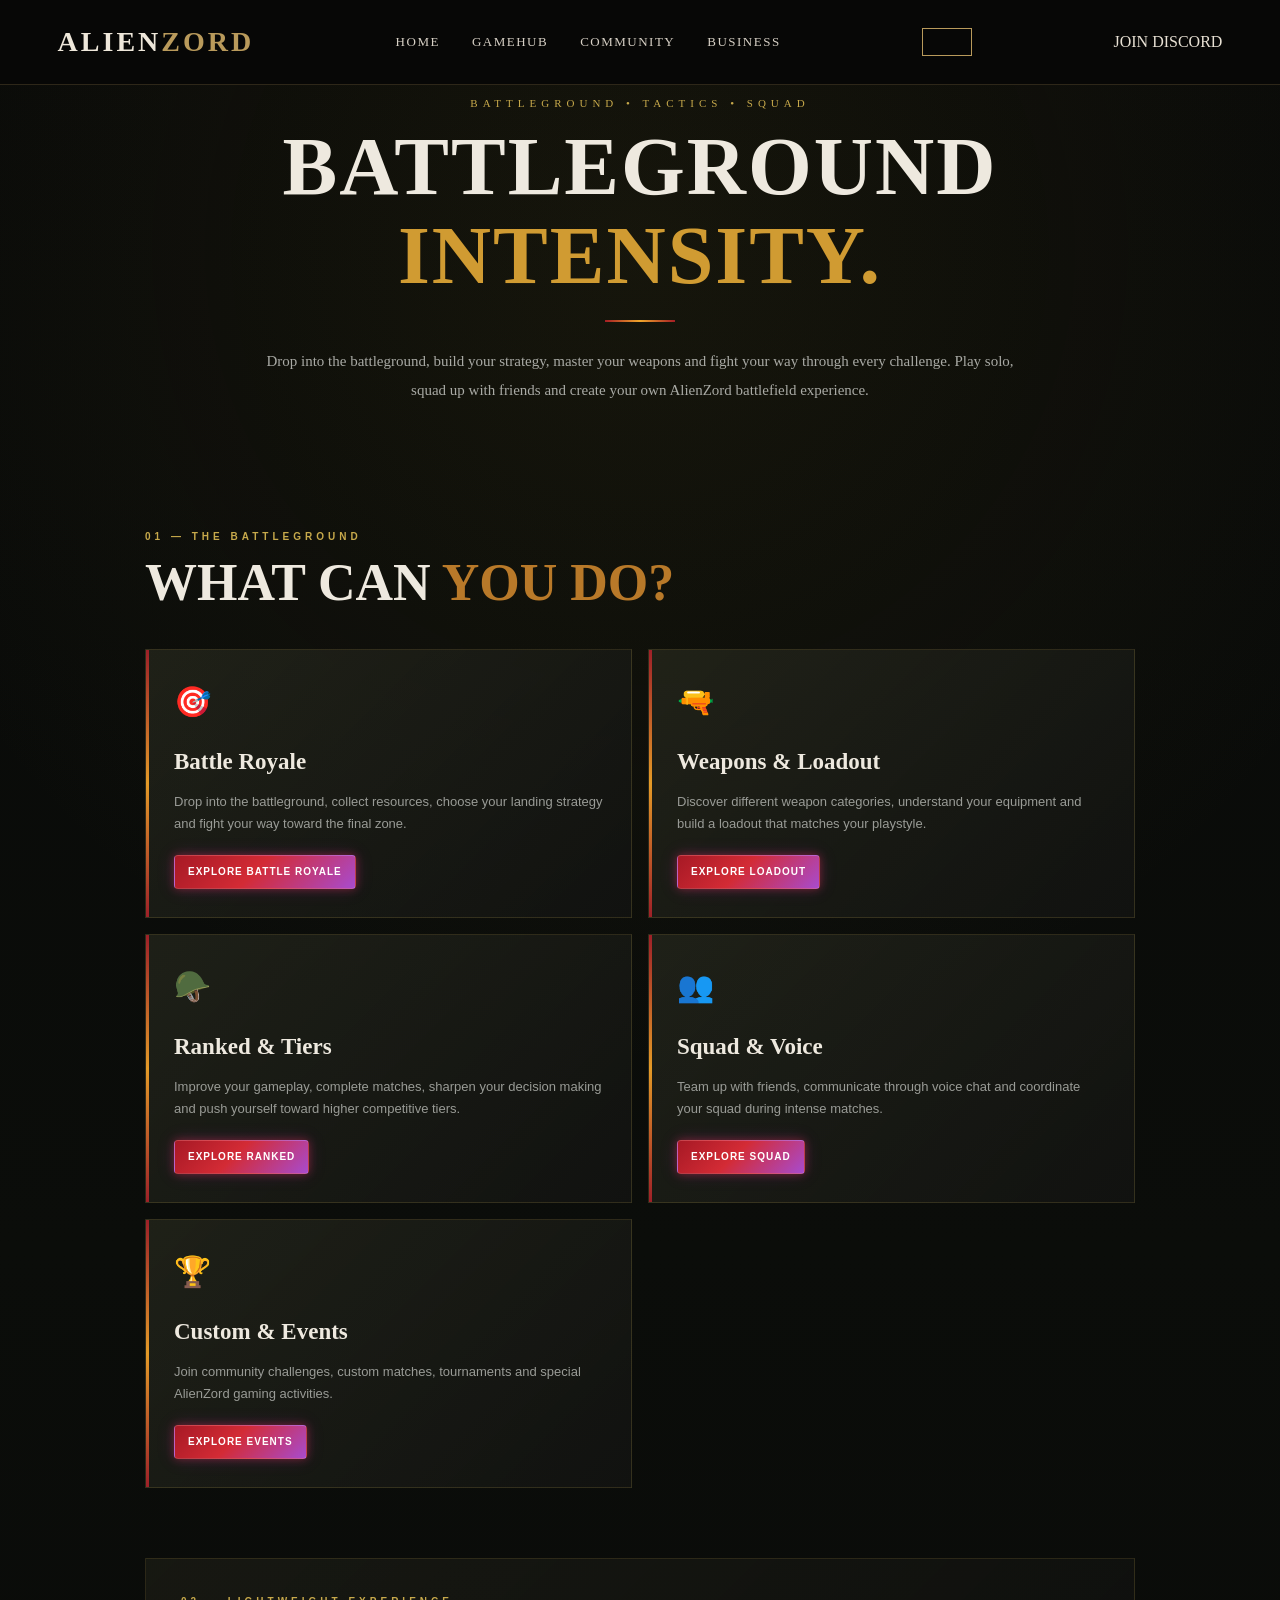
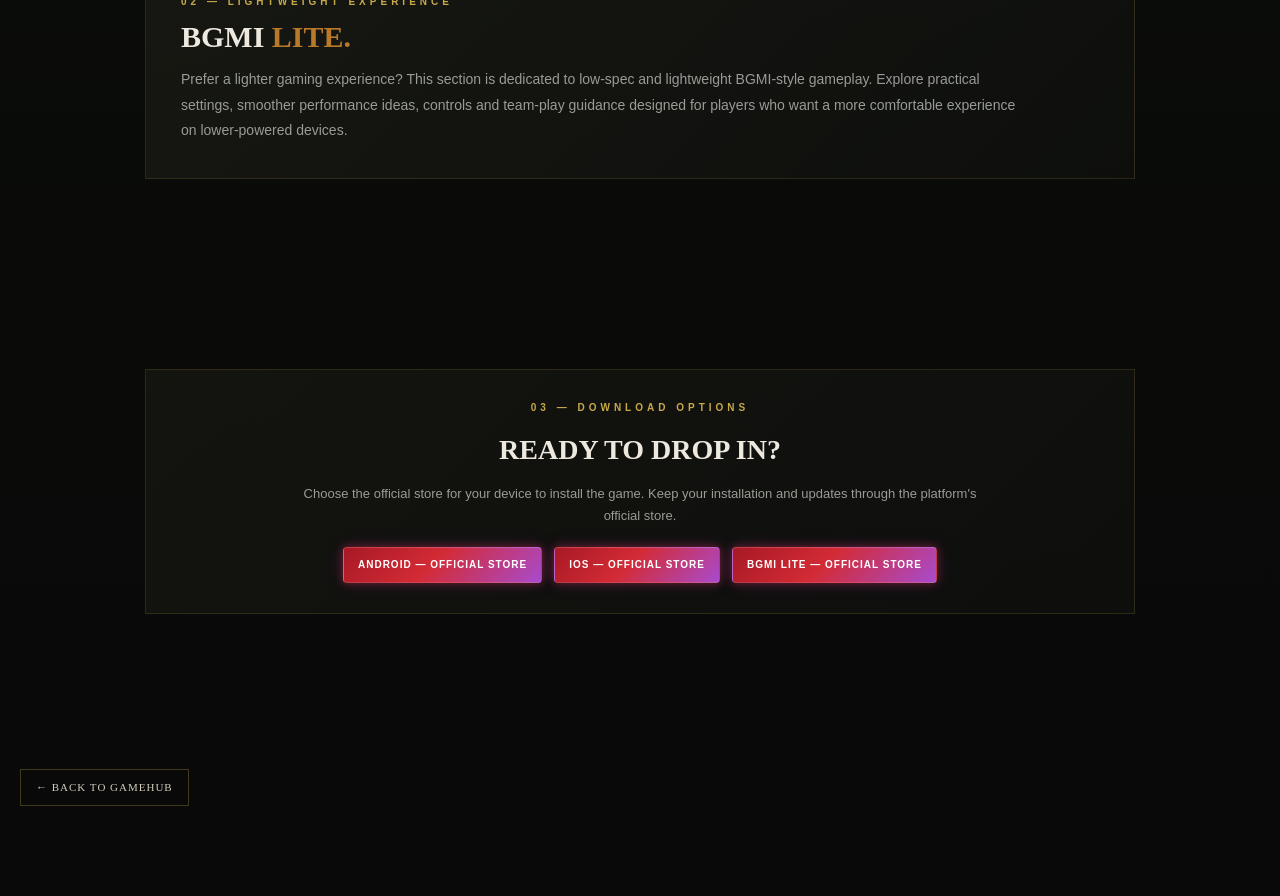
==== commit 0bb9c17e: "Refactor header with navigation and Discord link Updated the header section with navigation links an" ====
--- a/bgmi.html
+++ b/bgmi.html
@@ -327,22 +327,46 @@
 
 <div class="bgmi-page">
 
-    <!-- HEADER -->
-
-    <header>
+    <!-- =====================================================
+         HEADER
+    ====================================================== -->
+
+    <header class="navbar">
+
+        <div class="logo">
+
+            ALIEN<span>ZORD</span>
+
+        </div>
+
 
         <nav>
 
-            <div class="logo">
-                ALIEN<span>ZORD</span>
-            </div>
-
-            <div class="nav-links">
-                <a href="index.html">HOME</a>
-                <a href="gamehub.html">GAMEHUB</a>
-                <a href="community.html">COMMUNITY</a>
-                <a href="business.html">BUSINESS</a>
-            </div>
+            <a href="index.html">
+                HOME
+            </a>
+
+            <a href="gamehub.html">
+                GAMEHUB
+            </a>
+
+            <a href="community.html">
+                COMMUNITY
+            </a>
+
+            <a href="business.html">
+                BUSINESS
+            </a>
+
+        </nav>
+
+
+        <a
+            href="https://discord.gg/Jzn6PaJcd"
+            class="discord-btn"
+            target="_blank"
+            rel="noopener noreferrer"
+        >
 
             <a href="#" class="join-discord">
                 JOIN DISCORD
